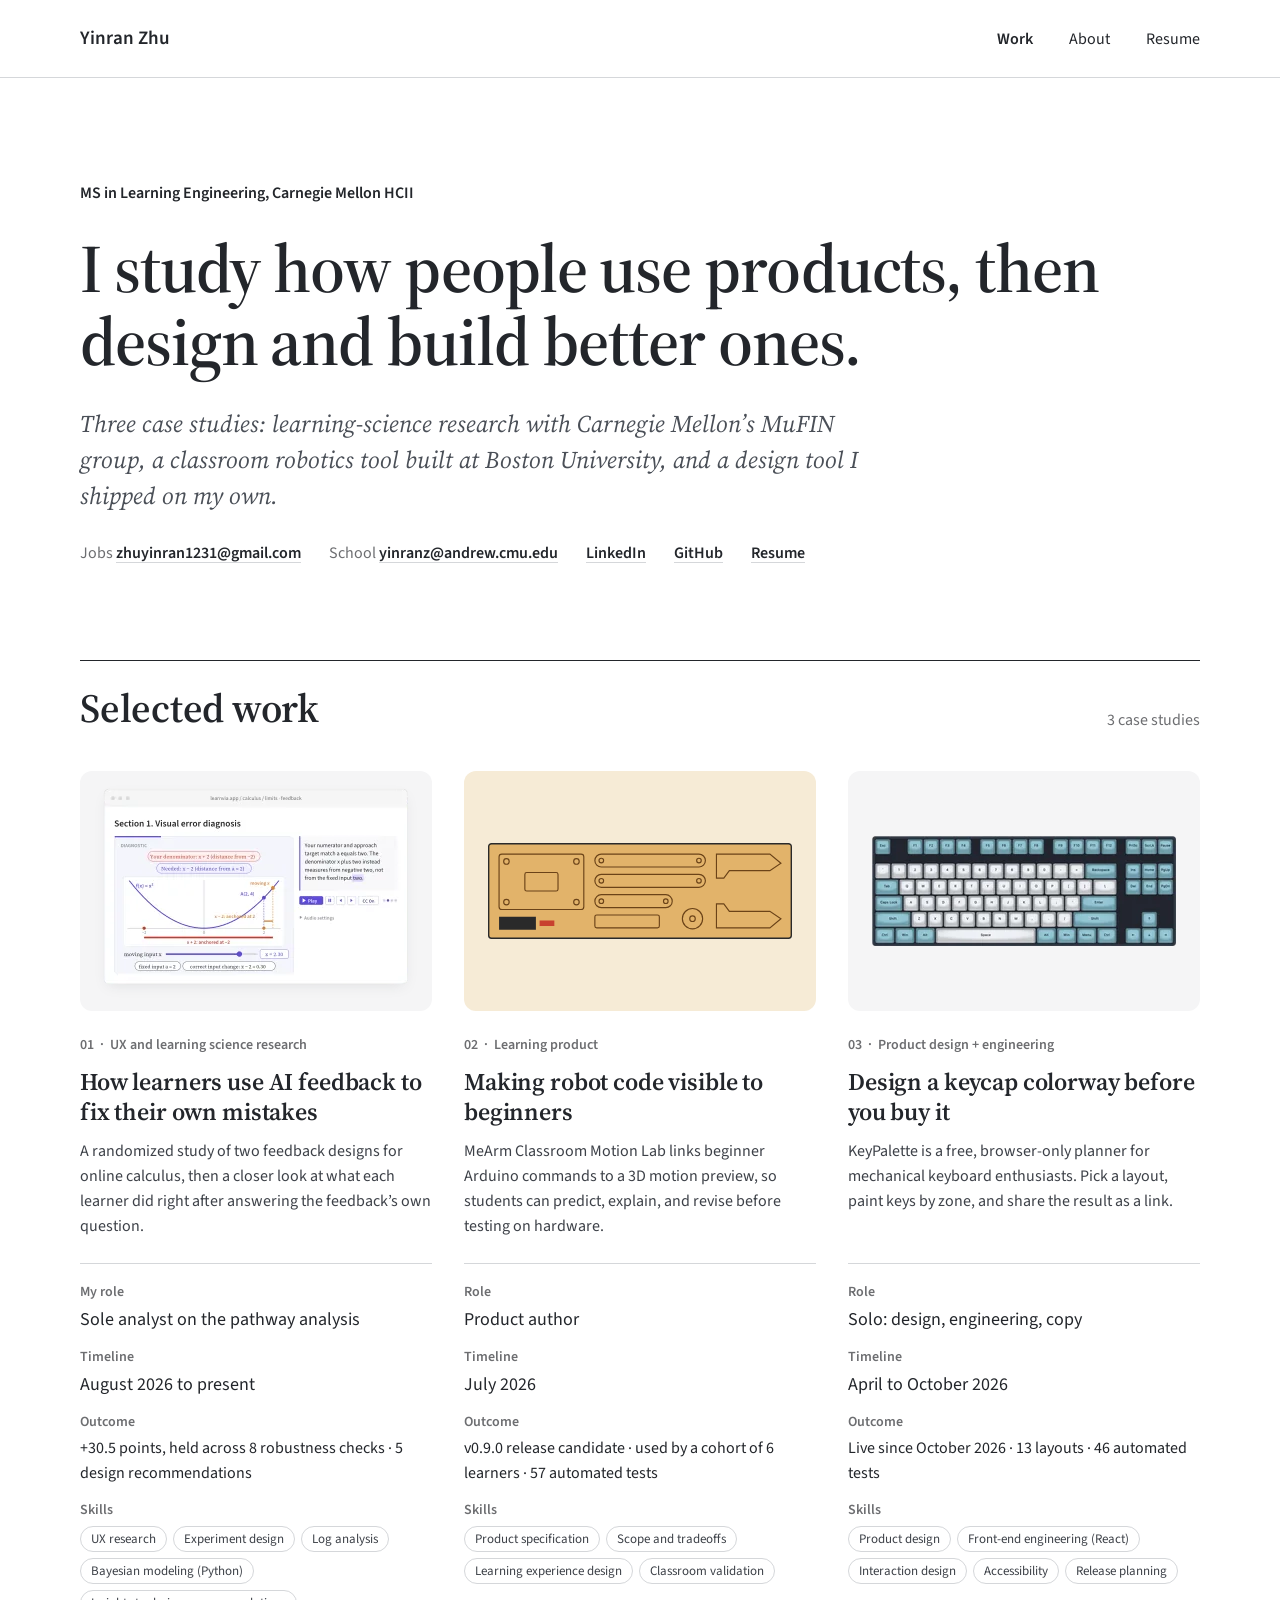
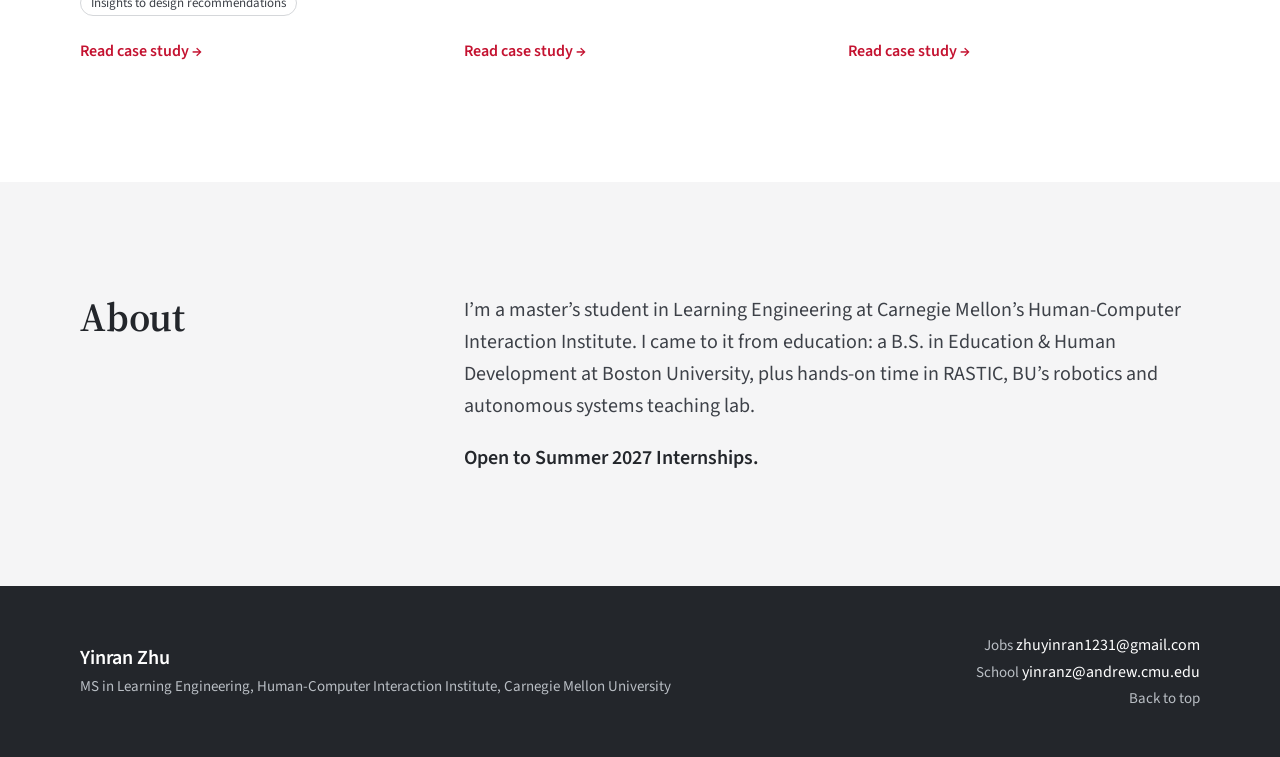
==== index.html @ 8d1f88de "Animation" ====
<!doctype html>
<html lang="en">
<head>
  <meta charset="utf-8">
  <meta name="viewport" content="width=device-width, initial-scale=1">
  <title>Yinran Zhu — Portfolio</title>
  <meta name="description" content="Three case studies: learning-science research with Carnegie Mellon’s MuFIN group, a classroom robotics tool built at Boston University, and a design tool I shipped on my own.">
  <link rel="canonical" href="https://friedfishzyr.github.io/">

  <!-- Link previews (Slack, LinkedIn, iMessage…) -->
  <meta property="og:type" content="website">
  <meta property="og:site_name" content="Yinran Zhu">
  <meta property="og:title" content="Yinran Zhu — Portfolio">
  <meta property="og:description" content="I study how people use products, then design and build better ones.">
  <meta property="og:url" content="https://friedfishzyr.github.io/">
  <meta property="og:image" content="https://friedfishzyr.github.io/assets/og/home.png">
  <meta property="og:image:width" content="1200">
  <meta property="og:image:height" content="630">
  <meta property="og:image:alt" content="Previews of three case studies: an AI feedback interface, a laser-cut robot arm sheet, and a keycap colorway on a keyboard.">
  <meta name="twitter:card" content="summary_large_image">

  <link rel="icon" href="/favicon.svg" type="image/svg+xml">
  <link rel="icon" href="/favicon-32.png" sizes="32x32" type="image/png">
  <link rel="apple-touch-icon" href="/apple-touch-icon.png">

  <link rel="preconnect" href="https://fonts.googleapis.com">
  <link rel="preconnect" href="https://fonts.gstatic.com" crossorigin>
  <link rel="stylesheet" href="https://fonts.googleapis.com/css2?family=Source+Sans+3:wght@400;600&family=Source+Serif+4:ital,opsz,wght@0,8..60,600;1,8..60,400&display=swap">
  <link rel="stylesheet" href="/css/base.css">
  <link rel="stylesheet" href="/css/home.css">
</head>
<body id="top">
  <a class="skip-link" href="#main">Skip to content</a>

  <header class="nav">
    <div class="wrap nav__bar">
      <a class="nav__name" href="/">Yinran Zhu</a>
      <nav aria-label="Main">
        <ul class="nav__links" role="list">
          <li><a href="#work" aria-current="page">Work</a></li>
          <li><a href="#about">About</a></li>
          <li><a href="https://drive.google.com/file/d/1gkcjEiH1-XC1gn6kAeQXWxprg3A8apSt/view?usp=sharing">Resume</a></li>
        </ul>
      </nav>
    </div>
  </header>

  <main id="main">
    <section class="intro wrap" aria-labelledby="intro-title">
      <p class="intro__kicker">MS in Learning Engineering, Carnegie Mellon HCII</p>
      <h1 id="intro-title" class="intro__title">I study how people use products, then design and build better ones.</h1>
      <p class="intro__lede">Three case studies: learning-science research with Carnegie Mellon’s MuFIN group, a classroom robotics tool built at Boston University, and a design tool I shipped on my own.</p>
      <ul class="contact" role="list" aria-label="Contact">
        <li><span class="contact__label">Jobs</span> <a href="mailto:zhuyinran1231@gmail.com">zhuyinran1231@gmail.com</a></li>
        <li><span class="contact__label">School</span> <a href="mailto:yinranz@andrew.cmu.edu">yinranz@andrew.cmu.edu</a></li>
        <li><a href="https://www.linkedin.com/in/yinranzhu">LinkedIn</a></li>
        <li><a href="https://github.com/FriedFishZYr">GitHub</a></li>
        <li><a href="https://drive.google.com/file/d/1gkcjEiH1-XC1gn6kAeQXWxprg3A8apSt/view?usp=sharing">Resume</a></li>
      </ul>
    </section>

    <section id="work" class="work wrap" aria-labelledby="work-title">
      <div class="work__head">
        <h2 id="work-title">Selected work</h2>
        <p class="work__count">3 case studies</p>
      </div>

      <ul class="cards" role="list">
        <!-- Card 01: MuFIN -->
        <li class="card">
          <div class="card__thumb">
            <img src="/assets/home/mufin-preview-324.webp"
                 srcset="/assets/home/mufin-preview-324.webp 1x, /assets/home/mufin-preview-648.webp 2x"
                 width="324" height="215"
                 alt="Feedback interface for a calculus limits problem: a graph shows the learner’s denominator anchored at −2 instead of 2, with audio narration controls.">
          </div>
          <div class="card__text">
            <p class="card__kicker pre">01  ·  UX and learning science research</p>
            <h3 class="card__title"><a href="/work/mufin/" class="card__link">How learners use AI feedback to fix their own mistakes</a></h3>
            <p class="card__desc">A randomized study of two feedback designs for online calculus, then a closer look at what each learner did right after answering the feedback’s own question.</p>
          </div>
          <dl class="card__meta">
            <div><dt>My role</dt><dd>Sole analyst on the pathway analysis</dd></div>
            <div><dt>Timeline</dt><dd>August 2026 to present</dd></div>
            <div><dt>Outcome</dt><dd class="card__outcome">+30.5 points, held across 8 robustness checks · 5 design recommendations</dd></div>
            <div><dt>Skills</dt><dd><ul class="tags" role="list"><li>UX research</li><li>Experiment design</li><li>Log analysis</li><li>Bayesian modeling (Python)</li><li>Insights to design recommendations</li></ul></dd></div>
          </dl>
          <p class="card__cta" aria-hidden="true">Read case study →</p>
        </li>

        <!-- Card 02: MeArm -->
        <li class="card">
          <div class="card__thumb card__thumb--kraft">
            <img src="/assets/home/mearm-cut-sheet.svg" width="304" height="96"
                 alt="Laser-cut sheet of robot arm parts: base plates, arm links and a servo horn.">
          </div>
          <div class="card__text">
            <p class="card__kicker pre">02  ·  Learning product</p>
            <h3 class="card__title"><a href="/work/mearm/" class="card__link">Making robot code visible to beginners</a></h3>
            <p class="card__desc">MeArm Classroom Motion Lab links beginner Arduino commands to a 3D motion preview, so students can predict, explain, and revise before testing on hardware.</p>
          </div>
          <dl class="card__meta">
            <div><dt>Role</dt><dd>Product author</dd></div>
            <div><dt>Timeline</dt><dd>July 2026</dd></div>
            <div><dt>Outcome</dt><dd class="card__outcome">v0.9.0 release candidate · used by a cohort of 6 learners · 57 automated tests</dd></div>
            <div><dt>Skills</dt><dd><ul class="tags" role="list"><li>Product specification</li><li>Scope and tradeoffs</li><li>Learning experience design</li><li>Classroom validation</li></ul></dd></div>
          </dl>
          <p class="card__cta" aria-hidden="true">Read case study →</p>
        </li>

        <!-- Card 03: KeyPalette -->
        <li class="card">
          <div class="card__thumb">
            <img class="card__board"
                 src="/assets/home/keypalette-board-304.webp"
                 srcset="/assets/home/keypalette-board-304.webp 1x, /assets/home/keypalette-board-608.webp 2x"
                 width="304" height="110"
                 alt="Tenkeyless keyboard painted in the Nord colorway: pale grey alphas with blue-grey modifiers.">
          </div>
          <div class="card__text">
            <p class="card__kicker pre">03  ·  Product design + engineering</p>
            <h3 class="card__title"><a href="/work/keypalette/" class="card__link">Design a keycap colorway before you buy it</a></h3>
            <p class="card__desc">KeyPalette is a free, browser-only planner for mechanical keyboard enthusiasts. Pick a layout, paint keys by zone, and share the result as a link.</p>
          </div>
          <dl class="card__meta">
            <div><dt>Role</dt><dd>Solo: design, engineering, copy</dd></div>
            <div><dt>Timeline</dt><dd>April to October 2026</dd></div>
            <div><dt>Outcome</dt><dd class="card__outcome">Live since October 2026 · 13 layouts · 46 automated tests</dd></div>
            <div><dt>Skills</dt><dd><ul class="tags" role="list"><li>Product design</li><li>Front-end engineering (React)</li><li>Interaction design</li><li>Accessibility</li><li>Release planning</li></ul></dd></div>
          </dl>
          <p class="card__cta" aria-hidden="true">Read case study →</p>
        </li>
      </ul>
    </section>

    <section id="about" class="about" aria-labelledby="about-title">
      <div class="wrap about__inner">
        <h2 id="about-title">About</h2>
        <div class="about__body">
          <p>I’m a master’s student in Learning Engineering at Carnegie Mellon’s Human-Computer Interaction Institute. I came to it from education: a B.S. in Education &amp; Human Development at Boston University, plus hands-on time in RASTIC, BU’s robotics and autonomous systems teaching lab.</p>
          <p class="about__open">Open to Summer 2027 Internships.</p>
        </div>
      </div>
    </section>
  </main>

  <footer class="footer">
    <div class="wrap footer__bar">
      <div class="footer__id">
        <p class="footer__name">Yinran Zhu</p>
        <p class="footer__sub">MS in Learning Engineering, Human-Computer Interaction Institute, Carnegie Mellon University</p>
      </div>
      <div class="footer__contact">
        <p class="footer__email"><span class="footer__label">Jobs</span> <a href="mailto:zhuyinran1231@gmail.com">zhuyinran1231@gmail.com</a></p>
        <p class="footer__email"><span class="footer__label">School</span> <a href="mailto:yinranz@andrew.cmu.edu">yinranz@andrew.cmu.edu</a></p>
        <a class="footer__top" href="#top">Back to top</a>
      </div>
    </div>
  </footer>
</body>
</html>
---- css/base.css ----
/* ==========================================================================
   base.css — shared by every page: reset, layout helpers, accessibility.
   Each page adds its own stylesheet (home.css, keypalette.css, …) for its
   fonts, colors and components, so case studies keep their own look.
   ========================================================================== */

/* ---------- Reset ---------- */
*,
*::before,
*::after {
  box-sizing: border-box;
}

html {
  -webkit-text-size-adjust: 100%;
  text-size-adjust: 100%;
}

body {
  margin: 0;
  min-height: 100vh;
  text-rendering: optimizeLegibility;
  -webkit-font-smoothing: antialiased;
  -moz-osx-font-smoothing: grayscale;
}

h1, h2, h3, h4, h5, h6,
p, figure, blockquote, dl, dd, ol, ul {
  margin: 0;
}

ol[role="list"],
ul[role="list"] {
  list-style: none;
  padding: 0;
}

img,
svg,
video {
  display: block;
  max-width: 100%;
  height: auto;
}

a {
  color: inherit;
  text-decoration: none;
}

button {
  font: inherit;
}

/* ---------- Layout helpers ---------- */

/* Centered content column. Each page sets --wrap-max (content width in the
   1440px Figma frame) and --gutter (minimum side margin on small screens). */
.wrap {
  --wrap-max: 1120px;
  --gutter: 24px;
  width: min(var(--wrap-max), 100% - 2 * var(--gutter));
  margin-inline: auto;
}

.visually-hidden {
  position: absolute !important;
  width: 1px;
  height: 1px;
  padding: 0;
  margin: -1px;
  overflow: hidden;
  clip: rect(0 0 0 0);
  white-space: nowrap;
  border: 0;
}

/* Keeps runs of spaces from the Figma copy, e.g. "Case study  ·  KeyPalette" */
.pre {
  white-space: pre-wrap;
}

/* ---------- Accessibility ---------- */

.skip-link {
  position: absolute;
  left: 16px;
  top: -100px;
  z-index: 100;
  padding: 10px 16px;
  background: #111;
  color: #fff;
  font: 600 15px/1.2 system-ui, sans-serif;
}

.skip-link:focus {
  top: 16px;
}

:focus-visible {
  outline: 3px solid var(--focus-ring, #1a5fd0);
  outline-offset: 3px;
}

/* ---------- Interaction ---------- */

/* Hover color changes ease in instead of snapping (zeroed below for
   reduced motion). */
a {
  transition:
    color 0.15s ease,
    background-color 0.15s ease,
    border-color 0.15s ease,
    text-decoration-color 0.15s ease;
}

@media (prefers-reduced-motion: no-preference) {
  html {
    scroll-behavior: smooth;
  }
}

@media (prefers-reduced-motion: reduce) {
  *,
  *::before,
  *::after {
    animation-duration: 0.01ms !important;
    animation-iteration-count: 1 !important;
    transition-duration: 0.01ms !important;
    scroll-behavior: auto !important;
  }
}
---- css/home.css ----
/* ==========================================================================
   home.css — Home page (Figma frame "Portfolio / Home — Desktop 1440").
   Values are taken from the 1440px Figma frame; the content column is
   1120px wide with 160px side margins.
   ========================================================================== */

:root {
  --ink: #23262b;
  --ink-2: #3d4148;
  --ink-3: #4a4f57;
  --muted: #6d6e71;
  --line: #d5d7da;
  --panel: #f5f5f6;
  --kraft: #f6ebd6;
  --accent: #c41230;
  --footer-muted: #b9bec4;
  --focus-ring: #c41230;
  --sans: "Source Sans 3", system-ui, -apple-system, "Segoe UI", sans-serif;
  --serif: "Source Serif 4", Georgia, "Times New Roman", serif;
}

body {
  background: #fff;
  color: var(--ink);
  font-family: var(--sans);
  font-size: 16px;
  line-height: 22px;
}

.wrap {
  --wrap-max: 1120px;
  --gutter: clamp(20px, 4vw, 48px);
}

/* ---------- Nav ---------- */
.nav {
  border-bottom: 1px solid var(--line);
  background: #fff;
}

.nav__bar {
  display: flex;
  align-items: center;
  justify-content: space-between;
  gap: 24px;
  padding-block: 26px;
}

.nav__name {
  font-weight: 600;
  font-size: 19px;
  line-height: 25px;
}

.nav__links {
  display: flex;
  gap: 36px;
  font-size: 16px;
  line-height: 22px;
}

.nav__links a[aria-current="page"] {
  font-weight: 600;
}

.nav__links a:hover,
.nav__name:hover {
  color: var(--accent);
}

/* ---------- Intro ---------- */
.intro {
  display: flex;
  flex-direction: column;
  gap: 28px;
  padding-block: 104px 96px;
}

.intro__kicker {
  font-weight: 600;
  font-size: 16px;
  line-height: 22px;
}

.intro__title {
  max-width: 1040px;
  font-family: var(--serif);
  font-weight: 600;
  font-size: 68px;
  line-height: 73px;
  letter-spacing: -0.016em;
}

.intro__lede {
  max-width: 820px;
  font-family: var(--serif);
  font-style: italic;
  font-weight: 400;
  font-size: 24px;
  line-height: 36px;
  color: var(--ink-3);
}

/* Contact row under the intro (added after the Figma design) */
.contact {
  display: flex;
  flex-wrap: wrap;
  align-items: center;
  gap: 8px 28px;
  margin: 0;
  font-weight: 600;
  font-size: 16px;
  line-height: 22px;
}

.contact a {
  text-decoration: underline;
  text-decoration-color: var(--line);
  text-decoration-thickness: 1px;
  text-underline-offset: 4px;
}

.contact__label {
  font-weight: 400;
  color: var(--muted);
}

.contact a:hover {
  color: var(--accent);
  text-decoration-color: currentColor;
}

/* ---------- Work ---------- */
.work {
  display: flex;
  flex-direction: column;
  gap: 40px;
  padding-bottom: 120px;
}

.work__head {
  display: flex;
  align-items: flex-end;
  justify-content: space-between;
  gap: 16px;
  padding-top: 24px;
  border-top: 1px solid var(--ink);
}

.work__head h2,
.about h2 {
  font-family: var(--serif);
  font-weight: 600;
  font-size: 40px;
  line-height: 46px;
  letter-spacing: -0.006em;
}

.work__count {
  color: var(--muted);
}

.cards {
  display: grid;
  grid-template-columns: repeat(3, minmax(0, 1fr));
  gap: 32px;
  margin: 0;
}

/* Each card spans 4 shared rows (thumbnail, text, details, link), so the
   rows line up across cards even when their text lengths differ. */
.card {
  position: relative;
  display: grid;
  grid-row: span 4;
  grid-template-rows: subgrid;
  row-gap: 24px;
  align-content: start;
}

.card__thumb {
  display: flex;
  align-items: center;
  justify-content: center;
  height: 240px;
  overflow: hidden;
  border-radius: 12px;
  background: var(--panel);
}

.card__thumb--kraft {
  background: var(--kraft);
}

.card__thumb img {
  width: auto;
  max-width: calc(100% - 24px);
  max-height: calc(100% - 24px);
}

/* MuFIN preview image includes 10px of shadow on each side */
.card__thumb img[src*="mufin-preview"] {
  max-width: calc(100% + 4px);
}

.card__board {
  border-radius: 3.28px;
}

.card__text {
  display: flex;
  flex-direction: column;
  gap: 12px;
}

.card__kicker {
  font-weight: 600;
  font-size: 14px;
  line-height: 20px;
  color: var(--muted);
}

.card__title {
  font-family: var(--serif);
  font-weight: 600;
  font-size: 24px;
  line-height: 30px;
  letter-spacing: -0.006em;
}

/* The title link covers the whole card, so the card is one click target */
.card__link::after {
  content: "";
  position: absolute;
  inset: 0;
  border-radius: 12px;
}

.card__link:focus-visible {
  outline: none;
}

.card__link:focus-visible::after {
  outline: 3px solid var(--focus-ring);
  outline-offset: 8px;
}

.card__desc {
  font-size: 16px;
  line-height: 25px;
  color: var(--ink-2);
}

.card__meta {
  display: flex;
  flex-direction: column;
  gap: 14px;
  padding-top: 18px;
  border-top: 1px solid var(--line);
}

.card__meta div {
  display: flex;
  flex-direction: column;
  gap: 4px;
}

.card__meta dt {
  font-weight: 600;
  font-size: 14px;
  line-height: 20px;
  color: var(--muted);
}

.card__meta dd {
  margin: 0;
  font-size: 18px;
  line-height: 27px;
}

/* Outcome row (added after the Figma design) */
.card__meta .card__outcome {
  font-size: 16px;
  line-height: 25px;
}

/* Skills tags (added after the Figma design): quiet outlined pills */
.tags {
  display: flex;
  flex-wrap: wrap;
  gap: 6px;
  margin: 2px 0 0;
}

.tags li {
  padding: 3px 10px;
  border: 1px solid var(--line);
  border-radius: 999px;
  background: #fff;
  font-size: 13px;
  line-height: 18px;
  color: var(--ink-2);
}

.card__cta {
  font-weight: 600;
  font-size: 16px;
  line-height: 22px;
  color: var(--accent);
}

/* Mouse hover and keyboard focus give the same feedback */
.card__cta {
  transition: transform 0.15s ease;
}

.card__thumb img {
  transition: transform 0.3s ease;
}

.card:focus-within .card__cta {
  transform: translateX(4px);
}

.card:focus-within .card__title {
  text-decoration: underline;
  text-decoration-thickness: 1px;
  text-underline-offset: 4px;
}

.card:focus-within .card__thumb img {
  transform: scale(1.025);
}

@media (hover: hover) {
  .card:hover .card__cta {
    transform: translateX(4px);
  }
  .card:hover .card__title {
    text-decoration: underline;
    text-decoration-thickness: 1px;
    text-underline-offset: 4px;
  }
  .card:hover .card__thumb img {
    transform: scale(1.025);
  }
}

/* ---------- About ---------- */
.about {
  padding-block: 112px;
  background: var(--panel);
}

.about__inner {
  display: flex;
  gap: 32px;
}

.about h2 {
  flex: 0 0 352px;
}

.about__body {
  display: flex;
  flex: 1;
  flex-direction: column;
  gap: 20px;
  font-size: 20px;
  line-height: 32px;
  color: var(--ink-2);
}

.about__open {
  font-weight: 600;
  color: var(--ink);
}

/* ---------- Footer ---------- */
.footer {
  padding-block: 48px;
  background: var(--ink);
  color: #fff;
}

.footer__bar {
  display: flex;
  align-items: center;
  justify-content: space-between;
  gap: 24px;
}

.footer__id {
  display: flex;
  flex-direction: column;
  gap: 4px;
}

.footer__name {
  font-weight: 600;
  font-size: 20px;
  line-height: 26px;
}

.footer__sub {
  font-size: 15px;
  line-height: 23px;
  color: var(--footer-muted);
}

.footer__contact {
  display: flex;
  flex-direction: column;
  align-items: flex-end;
  gap: 4px;
  flex-shrink: 0;
}

.footer__email {
  font-size: 16px;
  line-height: 22px;
}

.footer__label {
  font-size: 15px;
  color: var(--footer-muted);
}

.footer__top {
  font-size: 15px;
  line-height: 21px;
  color: var(--footer-muted);
}

.footer a:hover {
  text-decoration: underline;
  text-underline-offset: 3px;
}

.footer :focus-visible {
  outline-color: #fff;
}

/* ---------- 404 ---------- */
.notfound {
  display: flex;
  flex-direction: column;
  gap: 28px;
  padding-block: 104px 120px;
}

.notfound a {
  font-weight: 600;
  color: var(--accent);
}

/* ==========================================================================
   Responsive
   ========================================================================== */

@media (max-width: 1024px) {
  .intro {
    padding-block: 80px 72px;
  }
  .intro__title {
    font-size: 56px;
    line-height: 61px;
  }
  .cards {
    gap: 24px;
  }
  .card__thumb {
    height: 200px;
  }
  .about h2 {
    flex-basis: 240px;
  }
}

@media (max-width: 768px) {
  .intro {
    gap: 22px;
    padding-block: 56px 56px;
  }
  .intro__title {
    font-size: 44px;
    line-height: 49px;
  }
  .intro__lede {
    font-size: 21px;
    line-height: 32px;
  }
  .work {
    padding-bottom: 80px;
  }
  .work__head h2,
  .about h2 {
    font-size: 34px;
    line-height: 40px;
  }
  .cards {
    grid-template-columns: minmax(0, 1fr);
    gap: 56px;
  }
  .card__thumb {
    height: 240px;
  }
  .about {
    padding-block: 72px;
  }
  .about__inner {
    flex-direction: column;
    gap: 20px;
  }
  .about h2 {
    flex-basis: auto;
  }
  .about__body {
    font-size: 18px;
    line-height: 29px;
  }
  .footer__bar {
    flex-direction: column;
    align-items: flex-start;
    gap: 20px;
  }
  .footer__contact {
    align-items: flex-start;
  }
}

@media (max-width: 480px) {
  .nav__bar {
    padding-block: 20px;
  }
  .nav__links {
    gap: 20px;
  }
  .intro {
    padding-block: 44px 48px;
  }
  .intro__title {
    font-size: 36px;
    line-height: 41px;
    letter-spacing: -0.012em;
  }
  .intro__lede {
    font-size: 19px;
    line-height: 29px;
  }
  .work {
    gap: 32px;
  }
  .work__head h2,
  .about h2 {
    font-size: 30px;
    line-height: 36px;
  }
  .card__thumb {
    height: 210px;
  }
}
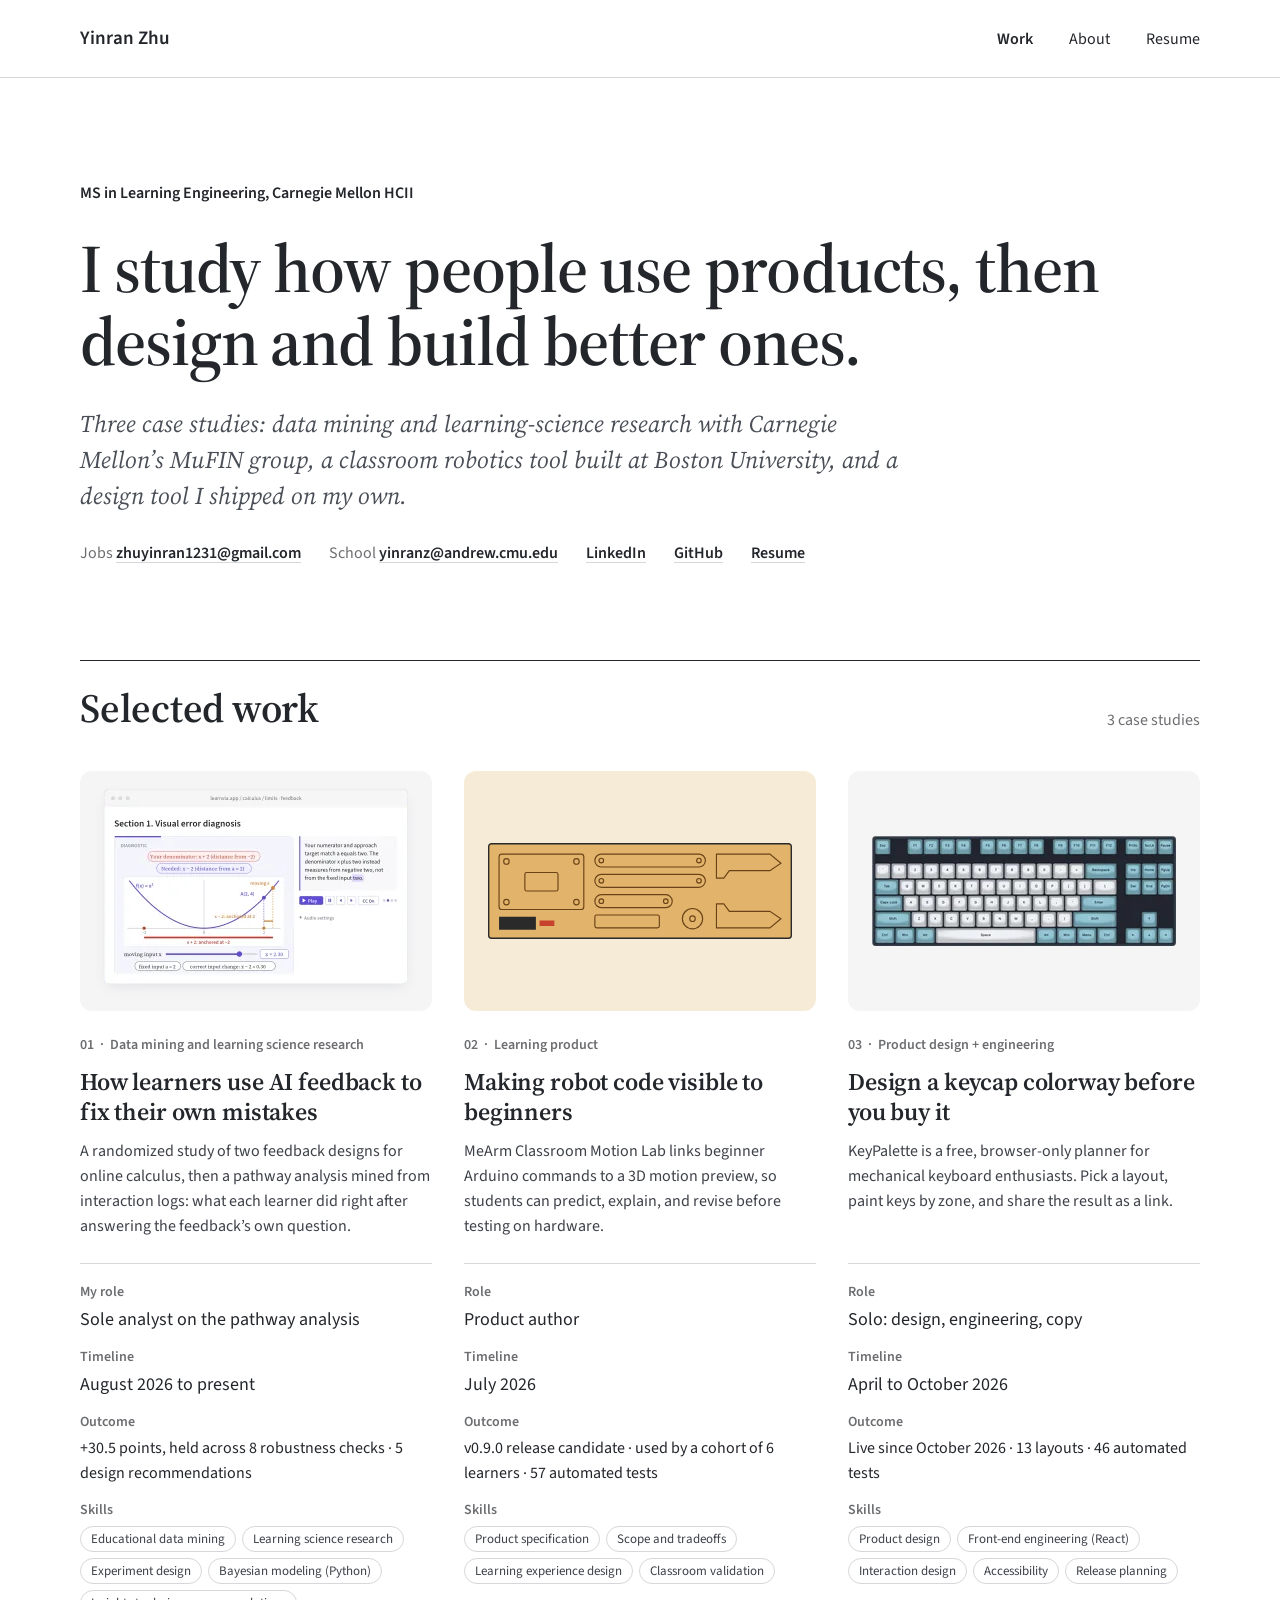
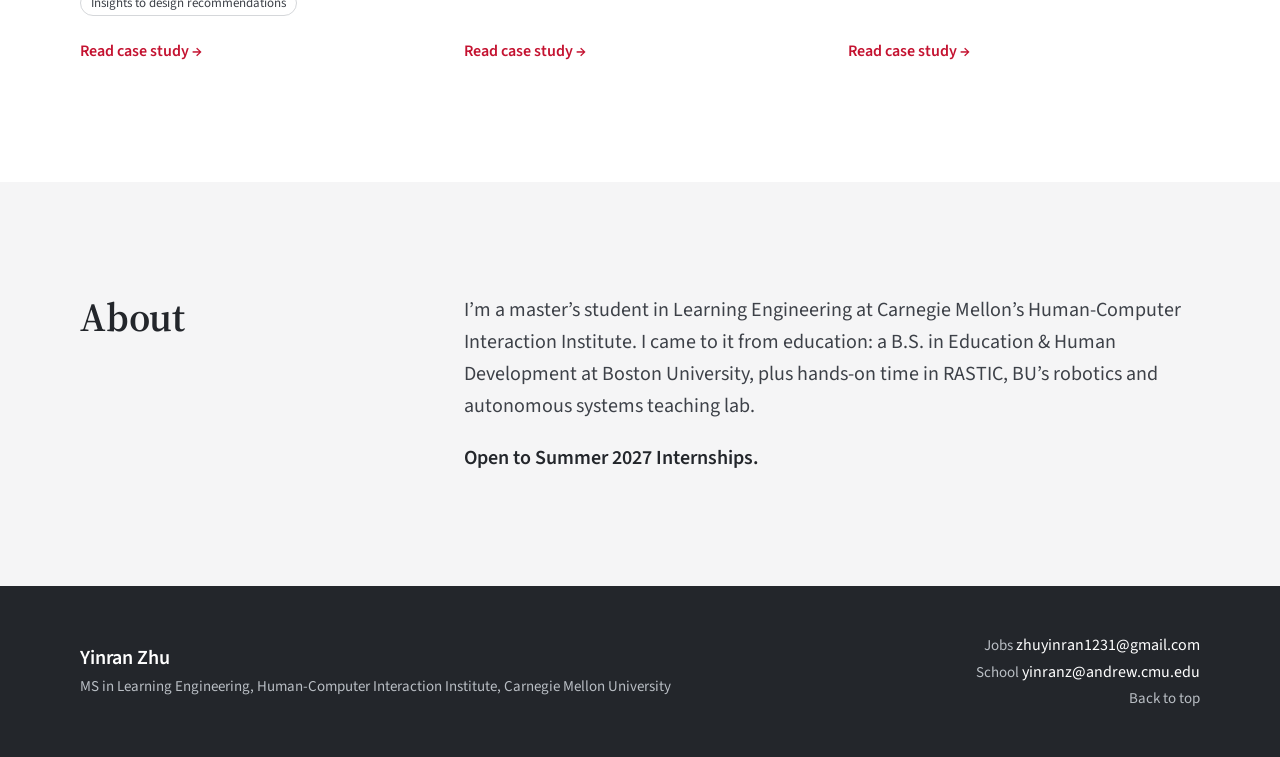
==== commit 4b77a40c: "skills" ====
--- a/index.html
+++ b/index.html
@@ -4,7 +4,7 @@
   <meta charset="utf-8">
   <meta name="viewport" content="width=device-width, initial-scale=1">
   <title>Yinran Zhu — Portfolio</title>
-  <meta name="description" content="Three case studies: learning-science research with Carnegie Mellon’s MuFIN group, a classroom robotics tool built at Boston University, and a design tool I shipped on my own.">
+  <meta name="description" content="Three case studies: data mining and learning-science research with Carnegie Mellon’s MuFIN group, a classroom robotics tool built at Boston University, and a design tool I shipped on my own.">
   <link rel="canonical" href="https://friedfishzyr.github.io/">
 
   <!-- Link previews (Slack, LinkedIn, iMessage…) -->
@@ -49,7 +49,7 @@
     <section class="intro wrap" aria-labelledby="intro-title">
       <p class="intro__kicker">MS in Learning Engineering, Carnegie Mellon HCII</p>
       <h1 id="intro-title" class="intro__title">I study how people use products, then design and build better ones.</h1>
-      <p class="intro__lede">Three case studies: learning-science research with Carnegie Mellon’s MuFIN group, a classroom robotics tool built at Boston University, and a design tool I shipped on my own.</p>
+      <p class="intro__lede">Three case studies: data mining and learning-science research with Carnegie Mellon’s MuFIN group, a classroom robotics tool built at Boston University, and a design tool I shipped on my own.</p>
       <ul class="contact" role="list" aria-label="Contact">
         <li><span class="contact__label">Jobs</span> <a href="mailto:zhuyinran1231@gmail.com">zhuyinran1231@gmail.com</a></li>
         <li><span class="contact__label">School</span> <a href="mailto:yinranz@andrew.cmu.edu">yinranz@andrew.cmu.edu</a></li>
@@ -75,15 +75,15 @@
                  alt="Feedback interface for a calculus limits problem: a graph shows the learner’s denominator anchored at −2 instead of 2, with audio narration controls.">
           </div>
           <div class="card__text">
-            <p class="card__kicker pre">01  ·  UX and learning science research</p>
+            <p class="card__kicker pre">01  ·  Data mining and learning science research</p>
             <h3 class="card__title"><a href="/work/mufin/" class="card__link">How learners use AI feedback to fix their own mistakes</a></h3>
-            <p class="card__desc">A randomized study of two feedback designs for online calculus, then a closer look at what each learner did right after answering the feedback’s own question.</p>
+            <p class="card__desc">A randomized study of two feedback designs for online calculus, then a pathway analysis mined from interaction logs: what each learner did right after answering the feedback’s own question.</p>
           </div>
           <dl class="card__meta">
             <div><dt>My role</dt><dd>Sole analyst on the pathway analysis</dd></div>
             <div><dt>Timeline</dt><dd>August 2026 to present</dd></div>
             <div><dt>Outcome</dt><dd class="card__outcome">+30.5 points, held across 8 robustness checks · 5 design recommendations</dd></div>
-            <div><dt>Skills</dt><dd><ul class="tags" role="list"><li>UX research</li><li>Experiment design</li><li>Log analysis</li><li>Bayesian modeling (Python)</li><li>Insights to design recommendations</li></ul></dd></div>
+            <div><dt>Skills</dt><dd><ul class="tags" role="list"><li>Educational data mining</li><li>Learning science research</li><li>Experiment design</li><li>Bayesian modeling (Python)</li><li>Insights to design recommendations</li></ul></dd></div>
           </dl>
           <p class="card__cta" aria-hidden="true">Read case study →</p>
         </li>
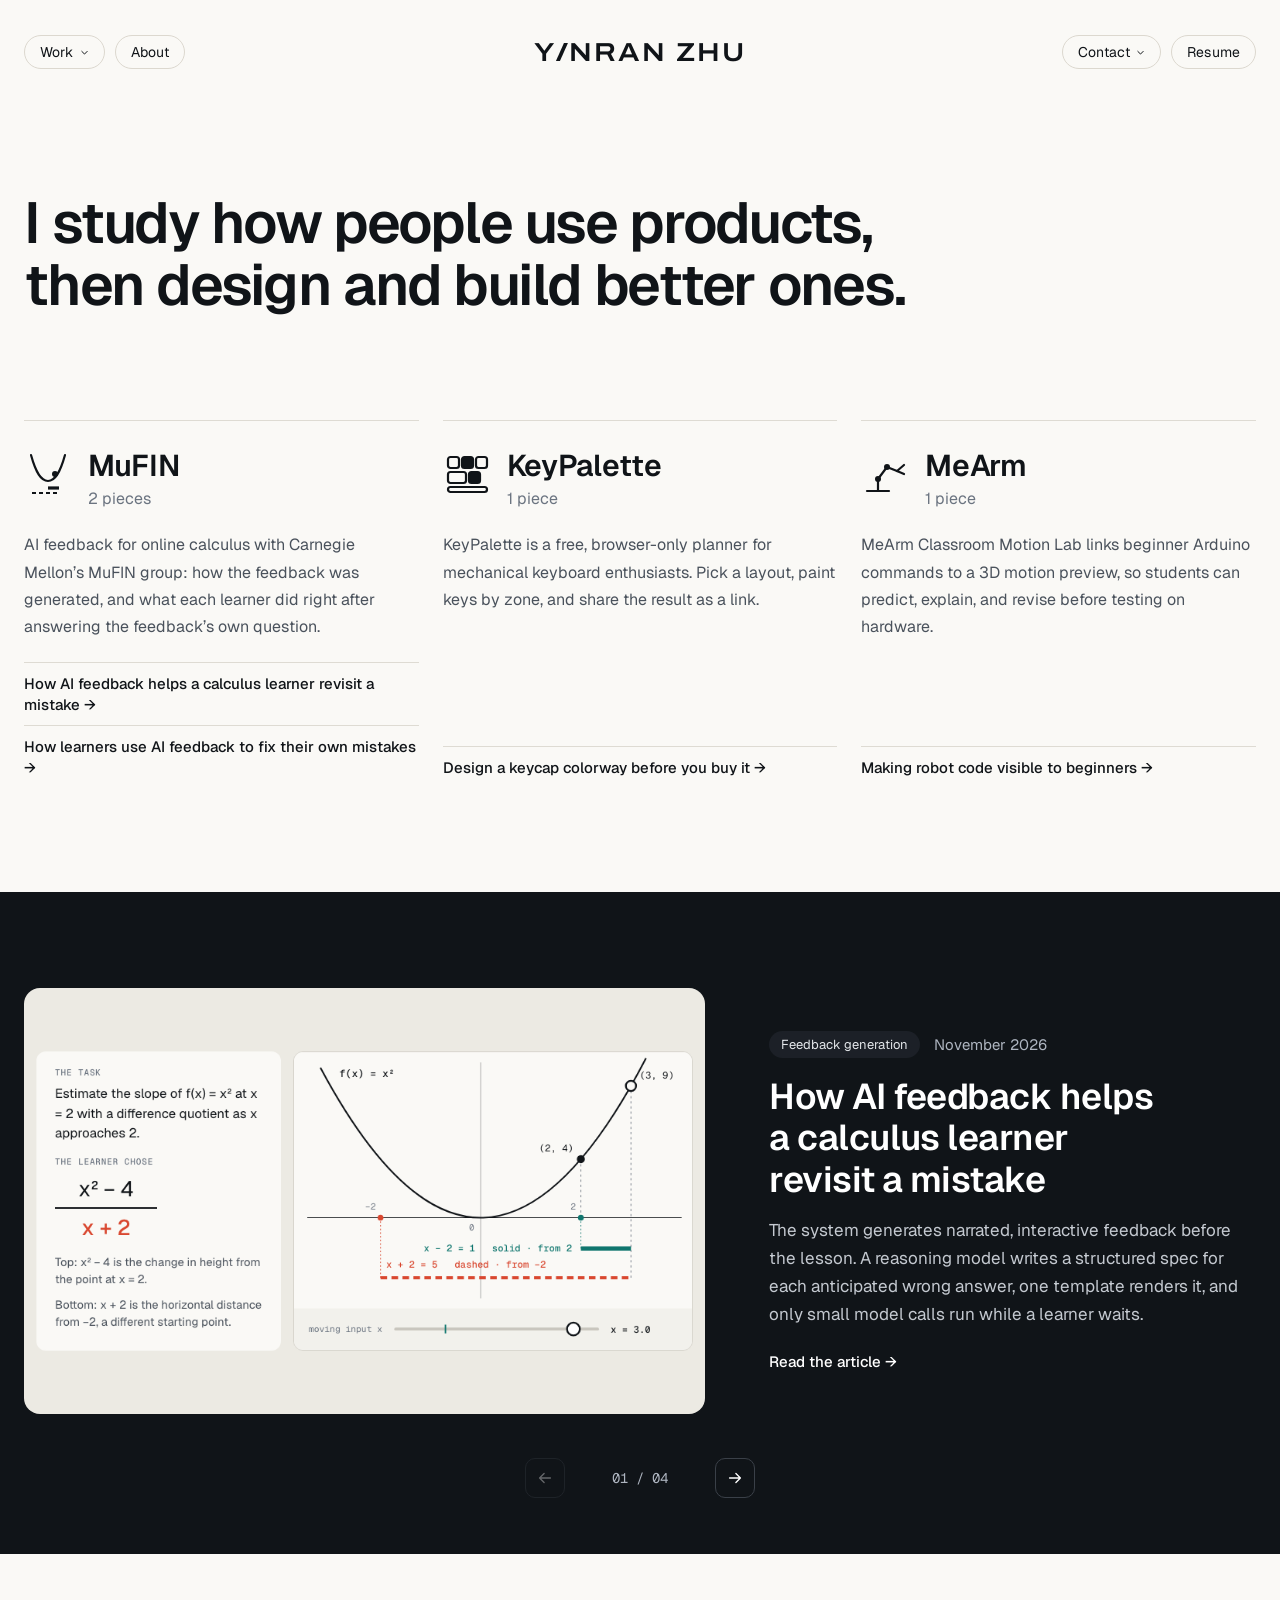
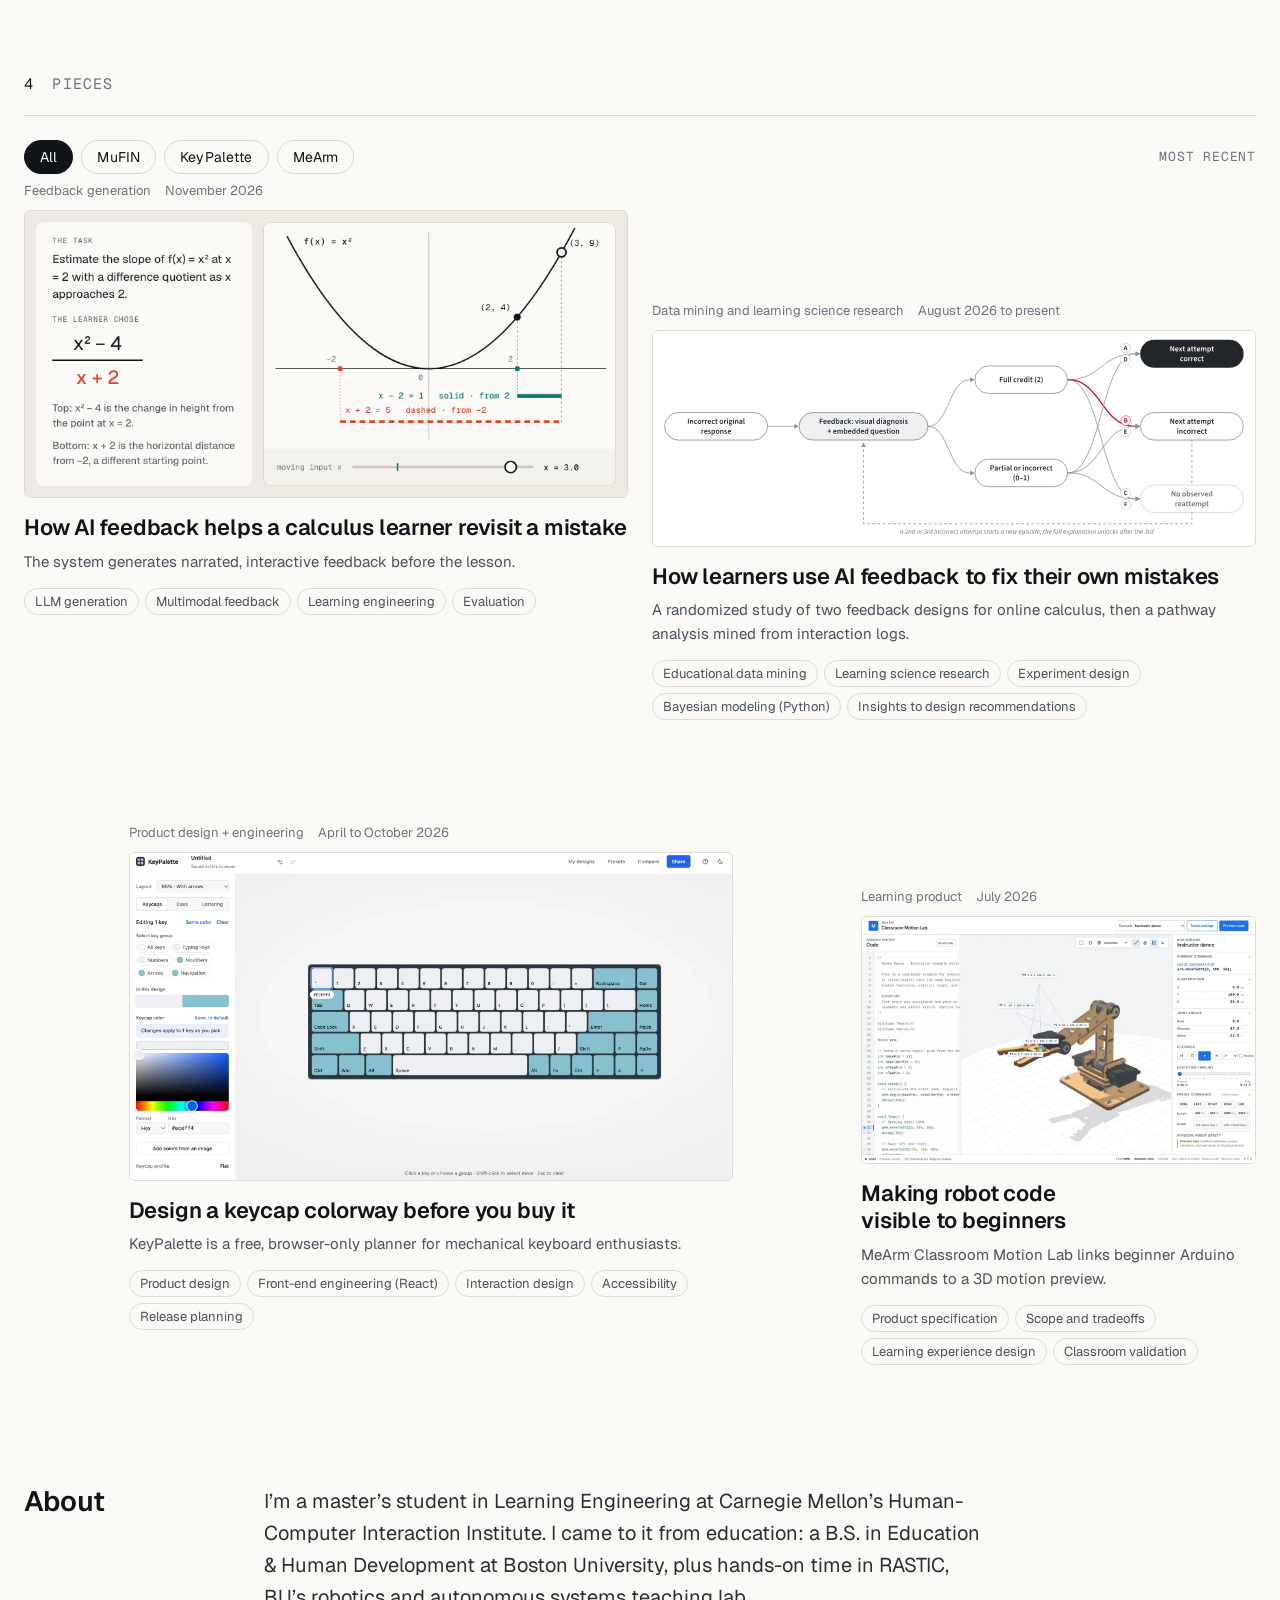
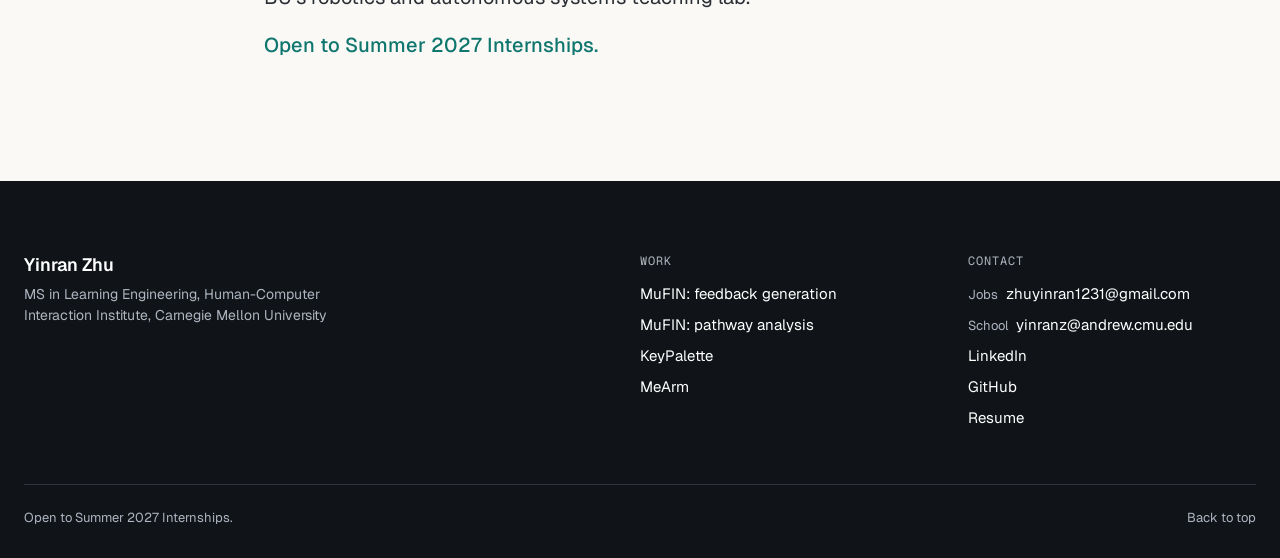
==== commit 34f77313: "Redesign home page in a research-index layout Y/NRAN ZHU wordmark that collapses to a Y/Z mark on sc" ====
--- a/index.html
+++ b/index.html
@@ -4,7 +4,7 @@
   <meta charset="utf-8">
   <meta name="viewport" content="width=device-width, initial-scale=1">
   <title>Yinran Zhu — Portfolio</title>
-  <meta name="description" content="Three case studies: data mining and learning-science research with Carnegie Mellon’s MuFIN group, a classroom robotics tool built at Boston University, and a design tool I shipped on my own.">
+  <meta name="description" content="I study how people use products, then design and build better ones. Learning-science research and AI feedback with Carnegie Mellon’s MuFIN group, a classroom robotics tool, and a design tool I shipped on my own.">
   <link rel="canonical" href="https://friedfishzyr.github.io/">
 
   <!-- Link previews (Slack, LinkedIn, iMessage…) -->
@@ -16,7 +16,7 @@
   <meta property="og:image" content="https://friedfishzyr.github.io/assets/og/home.png">
   <meta property="og:image:width" content="1200">
   <meta property="og:image:height" content="630">
-  <meta property="og:image:alt" content="Previews of three case studies: an AI feedback interface, a laser-cut robot arm sheet, and a keycap colorway on a keyboard.">
+  <meta property="og:image:alt" content="Yinran Zhu: I study how people use products, then design and build better ones. Projects: MuFIN (2 pieces), KeyPalette (1 piece) and MeArm (1 piece).">
   <meta name="twitter:card" content="summary_large_image">
 
   <link rel="icon" href="/favicon.svg" type="image/svg+xml">
@@ -25,136 +25,322 @@
 
   <link rel="preconnect" href="https://fonts.googleapis.com">
   <link rel="preconnect" href="https://fonts.gstatic.com" crossorigin>
-  <link rel="stylesheet" href="https://fonts.googleapis.com/css2?family=Source+Sans+3:wght@400;600&family=Source+Serif+4:ital,opsz,wght@0,8..60,600;1,8..60,400&display=swap">
+  <link rel="stylesheet" href="https://fonts.googleapis.com/css2?family=Geist:wght@400;500;600&family=Geist+Mono:wght@400;500&family=Archivo:wdth,wght@115,600&display=swap">
   <link rel="stylesheet" href="/css/base.css">
   <link rel="stylesheet" href="/css/home.css">
+  <script>document.documentElement.classList.add("js");</script>
+  <script src="/js/home.js" defer></script>
 </head>
 <body id="top">
   <a class="skip-link" href="#main">Skip to content</a>
 
-  <header class="nav">
-    <div class="wrap nav__bar">
-      <a class="nav__name" href="/">Yinran Zhu</a>
-      <nav aria-label="Main">
-        <ul class="nav__links" role="list">
-          <li><a href="#work" aria-current="page">Work</a></li>
-          <li><a href="#about">About</a></li>
+  <!-- ===== Header =====
+       Full name at the top of the page; once you scroll, the bar turns dark
+       and the name collapses to the YZ monogram (js/home.js). -->
+  <span class="hdr-sentinel" aria-hidden="true" data-hdr-sentinel></span>
+  <header class="hdr" data-hdr>
+    <div class="hdr__bar">
+      <a class="brand" href="/" aria-label="Yinran Zhu, home">
+        <span class="brand__word" aria-hidden="true"><span class="brand__k">Y</span><span class="brand__k brand__slash"></span><span class="brand__c">NRAN</span><span class="brand__c brand__gap"> </span><span class="brand__k">Z</span><span class="brand__c">HU</span></span>
+      </a>
+
+      <div class="hdr__links" id="hdr-links" data-hdr-links>
+        <nav class="hdr__nav hdr__nav--main" aria-label="Main">
+          <ul role="list">
+            <li class="dd">
+              <a class="pill" href="#work" data-dd="dd-work">Work<svg class="pill__chev" viewBox="0 0 10 10" aria-hidden="true" focusable="false"><path d="M2 3.75L5 6.75l3-3"/></svg></a>
+              <div class="dd__panel" id="dd-work" hidden>
+                <ul role="list">
+                  <li><a href="/work/mufin-generation/"><span class="dd__k">MuFIN</span>How AI feedback helps a calculus learner revisit a mistake</a></li>
+                  <li><a href="/work/mufin/"><span class="dd__k">MuFIN</span>How learners use AI feedback to fix their own mistakes</a></li>
+                  <li><a href="/work/keypalette/"><span class="dd__k">KeyPalette</span>Design a keycap colorway before you buy it</a></li>
+                  <li><a href="/work/mearm/"><span class="dd__k">MeArm</span>Making robot code visible to beginners</a></li>
+                  <li class="dd__all"><a href="#work">All work</a></li>
+                </ul>
+              </div>
+            </li>
+            <li><a class="pill" href="#about">About</a></li>
+          </ul>
+        </nav>
+        <nav class="hdr__nav hdr__nav--aside" aria-label="Contact and résumé">
+          <ul role="list">
+            <li class="dd">
+              <a class="pill" href="#contact" data-dd="dd-contact">Contact<svg class="pill__chev" viewBox="0 0 10 10" aria-hidden="true" focusable="false"><path d="M2 3.75L5 6.75l3-3"/></svg></a>
+              <div class="dd__panel dd__panel--end" id="dd-contact" hidden>
+                <ul role="list">
+                  <li><a href="mailto:zhuyinran1231@gmail.com"><span class="dd__k">Jobs</span>zhuyinran1231@gmail.com</a></li>
+                  <li><a href="mailto:yinranz@andrew.cmu.edu"><span class="dd__k">School</span>yinranz@andrew.cmu.edu</a></li>
+                  <li><a href="https://www.linkedin.com/in/yinranzhu">LinkedIn</a></li>
+                  <li><a href="https://github.com/FriedFishZYr">GitHub</a></li>
+                </ul>
+              </div>
+            </li>
+            <li><a class="pill" href="https://drive.google.com/file/d/1gkcjEiH1-XC1gn6kAeQXWxprg3A8apSt/view?usp=sharing">Resume</a></li>
+          </ul>
+        </nav>
+      </div>
+
+      <button class="hdr__toggle" type="button" aria-expanded="false" aria-controls="hdr-links" data-hdr-toggle hidden>
+        <span class="visually-hidden">Menu</span>
+        <svg viewBox="0 0 20 20" aria-hidden="true" focusable="false"><path d="M4 6h12M4 10h12M4 14h8"/></svg>
+      </button>
+    </div>
+  </header>
+
+  <main id="main">
+
+    <!-- ===== Statement ===== -->
+    <section class="statement wrap" aria-labelledby="statement-title">
+      <h1 class="statement__title" id="statement-title">I study how people use products, then design and build better ones.</h1>
+    </section>
+
+    <!-- ===== Projects row ===== -->
+    <section class="projects" aria-labelledby="projects-title" data-carousel>
+      <h2 class="visually-hidden" id="projects-title">Projects</h2>
+      <div class="projects__viewport wrap">
+        <ul class="projects__track" role="list" data-track>
+          <li class="proj" data-slide>
+            <div class="proj__head">
+              <svg class="proj__icon" viewBox="0 0 48 48" aria-hidden="true" focusable="false">
+                <path d="M7 6c5 18 10 26 17 26S36 24 41 6" fill="none" stroke="currentColor" stroke-width="2.2" stroke-linecap="round"/>
+                <circle cx="31" cy="25" r="3" fill="currentColor"/>
+                <path d="M24 39h11" stroke="currentColor" stroke-width="3.2"/>
+                <path d="M8 44h27" stroke="currentColor" stroke-width="2.2" stroke-dasharray="4 3"/>
+              </svg>
+              <div>
+                <h3 class="proj__name">MuFIN</h3>
+                <p class="proj__count">2 pieces</p>
+              </div>
+            </div>
+            <p class="proj__desc">AI feedback for online calculus with Carnegie Mellon’s MuFIN group: how the feedback was generated, and what each learner did right after answering the feedback’s own question.</p>
+            <ul class="proj__links" role="list">
+              <li><a href="/work/mufin-generation/">How AI feedback helps a calculus learner revisit a mistake <span aria-hidden="true">→</span></a></li>
+              <li><a href="/work/mufin/">How learners use AI feedback to fix their own mistakes <span aria-hidden="true">→</span></a></li>
+            </ul>
+          </li>
+          <li class="proj" data-slide>
+            <div class="proj__head">
+              <svg class="proj__icon" viewBox="0 0 48 48" aria-hidden="true" focusable="false">
+                <rect x="5" y="8" width="11" height="11" rx="2.5" fill="none" stroke="currentColor" stroke-width="2.2"/>
+                <rect x="19" y="8" width="11" height="11" rx="2.5" fill="currentColor" stroke="currentColor" stroke-width="2.2"/>
+                <rect x="33" y="8" width="11" height="11" rx="2.5" fill="none" stroke="currentColor" stroke-width="2.2"/>
+                <rect x="5" y="23" width="18" height="11" rx="2.5" fill="none" stroke="currentColor" stroke-width="2.2"/>
+                <rect x="26" y="23" width="11" height="11" rx="2.5" fill="currentColor" stroke="currentColor" stroke-width="2.2"/>
+                <rect x="5" y="38" width="39" height="5" rx="2.5" fill="none" stroke="currentColor" stroke-width="2.2"/>
+              </svg>
+              <div>
+                <h3 class="proj__name">KeyPalette</h3>
+                <p class="proj__count">1 piece</p>
+              </div>
+            </div>
+            <p class="proj__desc">KeyPalette is a free, browser-only planner for mechanical keyboard enthusiasts. Pick a layout, paint keys by zone, and share the result as a link.</p>
+            <ul class="proj__links" role="list">
+              <li><a href="/work/keypalette/">Design a keycap colorway before you buy it <span aria-hidden="true">→</span></a></li>
+            </ul>
+          </li>
+          <li class="proj" data-slide>
+            <div class="proj__head">
+              <svg class="proj__icon" viewBox="0 0 48 48" aria-hidden="true" focusable="false">
+                <path d="M6 42h22" stroke="currentColor" stroke-width="2.2" stroke-linecap="round"/>
+                <path d="M17 42V30l9-12 10 4" fill="none" stroke="currentColor" stroke-width="2.2" stroke-linejoin="round" stroke-linecap="round"/>
+                <circle cx="17" cy="30" r="3" fill="currentColor"/>
+                <circle cx="26" cy="18" r="3" fill="currentColor"/>
+                <path d="M36 22l7-6M36 22l7 3" stroke="currentColor" stroke-width="2.2" stroke-linecap="round"/>
+              </svg>
+              <div>
+                <h3 class="proj__name">MeArm</h3>
+                <p class="proj__count">1 piece</p>
+              </div>
+            </div>
+            <p class="proj__desc">MeArm Classroom Motion Lab links beginner Arduino commands to a 3D motion preview, so students can predict, explain, and revise before testing on hardware.</p>
+            <ul class="proj__links" role="list">
+              <li><a href="/work/mearm/">Making robot code visible to beginners <span aria-hidden="true">→</span></a></li>
+            </ul>
+          </li>
+        </ul>
+      </div>
+      <div class="pager pager--light wrap" data-pager hidden>
+        <button class="pager__btn" type="button" data-prev aria-label="Previous project"><svg viewBox="0 0 20 20" aria-hidden="true" focusable="false"><path d="M16 10H4M9 5l-5 5 5 5"/></svg></button>
+        <p class="pager__count" aria-live="polite"><span data-count>01</span> / <span data-total>03</span></p>
+        <button class="pager__btn" type="button" data-next aria-label="Next project"><svg viewBox="0 0 20 20" aria-hidden="true" focusable="false"><path d="M4 10h12M11 5l5 5-5 5"/></svg></button>
+      </div>
+    </section>
+
+    <!-- ===== Featured band ===== -->
+    <section class="featured" aria-labelledby="featured-title" data-carousel>
+      <h2 class="visually-hidden" id="featured-title">Featured</h2>
+      <div class="featured__viewport wrap">
+        <ul class="featured__track" role="list" data-track>
+          <li class="feat" data-slide>
+            <div class="feat__media feat__media--mat">
+              <img src="/assets/home/mufin-generation-figure-880.png"
+                   srcset="/assets/home/mufin-generation-figure-880.png 1x, /assets/home/mufin-generation-figure-1760.png 2x"
+                   width="880" height="418" loading="lazy" decoding="async"
+                   alt="The featured error: a learner chose (x² − 4) / (x + 2). A graph of f(x) = x² shows a solid teal bar measuring distance from 2 and a dashed red bar measuring distance from −2.">
+            </div>
+            <div class="feat__text">
+              <p class="feat__meta"><span class="feat__tag">Feedback generation</span><span>November 2026</span></p>
+              <h3 class="feat__title"><a href="/work/mufin-generation/">How AI feedback helps a calculus learner revisit a mistake</a></h3>
+              <p class="feat__desc">The system generates narrated, interactive feedback before the lesson. A reasoning model writes a structured spec for each anticipated wrong answer, one template renders it, and only small model calls run while a learner waits.</p>
+              <p class="feat__cta" aria-hidden="true">Read the article →</p>
+            </div>
+          </li>
+          <li class="feat" data-slide>
+            <div class="feat__media">
+              <img src="/assets/home/episode-pathways-card.svg" width="1164" height="415" loading="lazy" decoding="async"
+                   alt="Episode pathways: an incorrect original response leads to feedback (visual diagnosis and embedded question), then to a last embedded score of full credit or partial/incorrect, then to the next attempt on the same problem: correct, incorrect, or no observed reattempt. Six paths are labeled A to F; path B, full credit then incorrect, is highlighted.">
+            </div>
+            <div class="feat__text">
+              <p class="feat__meta"><span class="feat__tag">Data mining and learning science research</span><span>August 2026 to present</span></p>
+              <h3 class="feat__title"><a href="/work/mufin/">How learners use AI feedback to fix their own mistakes</a></h3>
+              <p class="feat__desc">A randomized study of two feedback designs for online calculus, then a pathway analysis mined from interaction logs: what each learner did right after answering the feedback’s own question.</p>
+              <p class="feat__cta" aria-hidden="true">Read case study →</p>
+            </div>
+          </li>
+          <li class="feat" data-slide>
+            <div class="feat__media">
+              <img src="/assets/home/keypalette-editor-65.webp"
+                   width="1990" height="1079" loading="lazy" decoding="async"
+                   alt="KeyPalette editor with the 65% layout with arrows: pale grey typing keys, light blue modifiers, arrow and navigation keys, and the keycap color panel on the left.">
+            </div>
+            <div class="feat__text">
+              <p class="feat__meta"><span class="feat__tag">Product design + engineering</span><span>April to October 2026</span></p>
+              <h3 class="feat__title"><a href="/work/keypalette/">Design a keycap colorway before you buy it</a></h3>
+              <p class="feat__desc">KeyPalette is a free, browser-only planner for mechanical keyboard enthusiasts. Pick a layout, paint keys by zone, and share the result as a link.</p>
+              <p class="feat__cta" aria-hidden="true">Read case study →</p>
+            </div>
+          </li>
+          <li class="feat" data-slide>
+            <div class="feat__media">
+              <img src="/assets/mearm/mearm-01-workspace-1200.webp"
+                   srcset="/assets/mearm/mearm-01-workspace-1200.webp 1200w, /assets/mearm/mearm-01-workspace-2400.webp 2400w"
+                   sizes="(max-width: 820px) 100vw, 680px"
+                   width="1200" height="750" loading="lazy" decoding="async"
+                   alt="MeArm Classroom Motion Lab workspace: an Arduino sketch on the left, a 3D preview of the robot arm in the middle, and an inspector with coordinates on the right.">
+            </div>
+            <div class="feat__text">
+              <p class="feat__meta"><span class="feat__tag">Learning product</span><span>July 2026</span></p>
+              <h3 class="feat__title"><a href="/work/mearm/">Making robot code visible to beginners</a></h3>
+              <p class="feat__desc">MeArm Classroom Motion Lab links beginner Arduino commands to a 3D motion preview, so students can predict, explain, and revise before testing on hardware.</p>
+              <p class="feat__cta" aria-hidden="true">Read case study →</p>
+            </div>
+          </li>
+        </ul>
+      </div>
+      <div class="pager pager--dark wrap" data-pager hidden>
+        <button class="pager__btn" type="button" data-prev aria-label="Previous featured piece"><svg viewBox="0 0 20 20" aria-hidden="true" focusable="false"><path d="M16 10H4M9 5l-5 5 5 5"/></svg></button>
+        <p class="pager__count" aria-live="polite"><span data-count>01</span> / <span data-total>04</span></p>
+        <button class="pager__btn" type="button" data-next aria-label="Next featured piece"><svg viewBox="0 0 20 20" aria-hidden="true" focusable="false"><path d="M4 10h12M11 5l5 5-5 5"/></svg></button>
+      </div>
+    </section>
+
+    <!-- ===== All work ===== -->
+    <section class="work wrap" id="work" aria-labelledby="work-title">
+      <h2 class="visually-hidden" id="work-title">All work</h2>
+      <p class="work__count"><span data-work-count>4</span> <span class="work__count-label" data-work-label>pieces</span></p>
+      <div class="work__bar" data-filters hidden>
+        <div class="filters" role="group" aria-label="Filter by project">
+          <button class="pill pill--filter" type="button" aria-pressed="true" data-filter="all">All</button>
+          <button class="pill pill--filter" type="button" aria-pressed="false" data-filter="mufin">MuFIN</button>
+          <button class="pill pill--filter" type="button" aria-pressed="false" data-filter="keypalette">KeyPalette</button>
+          <button class="pill pill--filter" type="button" aria-pressed="false" data-filter="mearm">MeArm</button>
+        </div>
+        <p class="work__sort">Most recent</p>
+      </div>
+
+      <!-- Canvas: each piece is led by an image, then title, one short
+           sentence and skill chips. Sizes and offsets vary (home.css). -->
+      <ul class="canvas" role="list" data-canvas>
+        <li class="piece piece--1" data-project="mufin">
+          <p class="piece__meta"><span>Feedback generation</span><span>November 2026</span></p>
+          <div class="piece__img">
+            <img src="/assets/home/mufin-generation-figure-880.png"
+                 srcset="/assets/home/mufin-generation-figure-880.png 880w, /assets/home/mufin-generation-figure-1760.png 1760w"
+                 sizes="(max-width: 640px) 100vw, (max-width: 900px) 50vw, 740px"
+                 width="880" height="418" loading="lazy" decoding="async"
+                 alt="The featured error: a learner chose (x² − 4) / (x + 2). A graph of f(x) = x² shows a solid teal bar measuring distance from 2 and a dashed red bar measuring distance from −2.">
+          </div>
+          <h3 class="piece__title"><a href="/work/mufin-generation/">How AI feedback helps a calculus learner revisit a mistake</a></h3>
+          <p class="piece__desc">The system generates narrated, interactive feedback before the lesson.</p>
+          <ul class="tags" role="list" aria-label="Topics"><li>LLM generation</li><li>Multimodal feedback</li><li>Learning engineering</li><li>Evaluation</li></ul>
+        </li>
+        <li class="piece piece--2" data-project="mufin">
+          <p class="piece__meta"><span>Data mining and learning science research</span><span>August 2026 to present</span></p>
+          <div class="piece__img">
+            <img src="/assets/home/episode-pathways-card.svg" width="1164" height="415" loading="lazy" decoding="async"
+                 alt="Episode pathways: an incorrect original response leads to feedback (visual diagnosis and embedded question), then to a last embedded score of full credit or partial/incorrect, then to the next attempt on the same problem: correct, incorrect, or no observed reattempt. Six paths are labeled A to F; path B, full credit then incorrect, is highlighted.">
+          </div>
+          <h3 class="piece__title"><a href="/work/mufin/">How learners use AI feedback to fix their own mistakes</a></h3>
+          <p class="piece__desc">A randomized study of two feedback designs for online calculus, then a pathway analysis mined from interaction logs.</p>
+          <ul class="tags" role="list" aria-label="Skills"><li>Educational data mining</li><li>Learning science research</li><li>Experiment design</li><li>Bayesian modeling (Python)</li><li>Insights to design recommendations</li></ul>
+        </li>
+        <li class="piece piece--3" data-project="keypalette">
+          <p class="piece__meta"><span>Product design + engineering</span><span>April to October 2026</span></p>
+          <div class="piece__img">
+            <img src="/assets/home/keypalette-editor-65.webp"
+                 width="1990" height="1079" loading="lazy" decoding="async"
+                 alt="KeyPalette editor with the 65% layout with arrows: pale grey typing keys, light blue modifiers, arrow and navigation keys, and the keycap color panel on the left.">
+          </div>
+          <h3 class="piece__title"><a href="/work/keypalette/">Design a keycap colorway before you buy it</a></h3>
+          <p class="piece__desc">KeyPalette is a free, browser-only planner for mechanical keyboard enthusiasts.</p>
+          <ul class="tags" role="list" aria-label="Skills"><li>Product design</li><li>Front-end engineering (React)</li><li>Interaction design</li><li>Accessibility</li><li>Release planning</li></ul>
+        </li>
+        <li class="piece piece--4" data-project="mearm">
+          <p class="piece__meta"><span>Learning product</span><span>July 2026</span></p>
+          <div class="piece__img">
+            <img src="/assets/mearm/mearm-01-workspace-1200.webp"
+                 srcset="/assets/mearm/mearm-01-workspace-1200.webp 1200w, /assets/mearm/mearm-01-workspace-2400.webp 2400w"
+                 sizes="(max-width: 640px) 100vw, (max-width: 900px) 50vw, 520px"
+                 width="1200" height="750" loading="lazy" decoding="async"
+                 alt="MeArm Classroom Motion Lab workspace: an Arduino sketch on the left, a 3D preview of the robot arm in the middle, and an inspector with coordinates on the right.">
+          </div>
+          <h3 class="piece__title"><a href="/work/mearm/">Making robot code visible to beginners</a></h3>
+          <p class="piece__desc">MeArm Classroom Motion Lab links beginner Arduino commands to a 3D motion preview.</p>
+          <ul class="tags" role="list" aria-label="Skills"><li>Product specification</li><li>Scope and tradeoffs</li><li>Learning experience design</li><li>Classroom validation</li></ul>
+        </li>
+      </ul>
+    </section>
+
+    <!-- ===== About ===== -->
+    <section class="about wrap" id="about" aria-labelledby="about-title">
+      <h2 class="about__title" id="about-title">About</h2>
+      <div class="about__body">
+        <p>I’m a master’s student in Learning Engineering at Carnegie Mellon’s Human-Computer Interaction Institute. I came to it from education: a B.S. in Education &amp; Human Development at Boston University, plus hands-on time in RASTIC, BU’s robotics and autonomous systems teaching lab.</p>
+        <p class="about__open">Open to Summer 2027 Internships.</p>
+      </div>
+    </section>
+  </main>
+
+  <!-- ===== Footer ===== -->
+  <footer class="ftr" id="contact">
+    <div class="wrap ftr__grid">
+      <div class="ftr__id">
+        <p class="ftr__name">Yinran Zhu</p>
+        <p class="ftr__sub">MS in Learning Engineering, Human-Computer Interaction Institute, Carnegie Mellon University</p>
+      </div>
+      <div class="ftr__col">
+        <p class="ftr__head">Work</p>
+        <ul role="list">
+          <li><a href="/work/mufin-generation/">MuFIN: feedback generation</a></li>
+          <li><a href="/work/mufin/">MuFIN: pathway analysis</a></li>
+          <li><a href="/work/keypalette/">KeyPalette</a></li>
+          <li><a href="/work/mearm/">MeArm</a></li>
+        </ul>
+      </div>
+      <div class="ftr__col">
+        <p class="ftr__head">Contact</p>
+        <ul role="list">
+          <li><span class="ftr__label">Jobs</span> <a href="mailto:zhuyinran1231@gmail.com">zhuyinran1231@gmail.com</a></li>
+          <li><span class="ftr__label">School</span> <a href="mailto:yinranz@andrew.cmu.edu">yinranz@andrew.cmu.edu</a></li>
+          <li><a href="https://www.linkedin.com/in/yinranzhu">LinkedIn</a></li>
+          <li><a href="https://github.com/FriedFishZYr">GitHub</a></li>
           <li><a href="https://drive.google.com/file/d/1gkcjEiH1-XC1gn6kAeQXWxprg3A8apSt/view?usp=sharing">Resume</a></li>
         </ul>
-      </nav>
+      </div>
     </div>
-  </header>
-
-  <main id="main">
-    <section class="intro wrap" aria-labelledby="intro-title">
-      <p class="intro__kicker">MS in Learning Engineering, Carnegie Mellon HCII</p>
-      <h1 id="intro-title" class="intro__title">I study how people use products, then design and build better ones.</h1>
-      <p class="intro__lede">Three case studies: data mining and learning-science research with Carnegie Mellon’s MuFIN group, a classroom robotics tool built at Boston University, and a design tool I shipped on my own.</p>
-      <ul class="contact" role="list" aria-label="Contact">
-        <li><span class="contact__label">Jobs</span> <a href="mailto:zhuyinran1231@gmail.com">zhuyinran1231@gmail.com</a></li>
-        <li><span class="contact__label">School</span> <a href="mailto:yinranz@andrew.cmu.edu">yinranz@andrew.cmu.edu</a></li>
-        <li><a href="https://www.linkedin.com/in/yinranzhu">LinkedIn</a></li>
-        <li><a href="https://github.com/FriedFishZYr">GitHub</a></li>
-        <li><a href="https://drive.google.com/file/d/1gkcjEiH1-XC1gn6kAeQXWxprg3A8apSt/view?usp=sharing">Resume</a></li>
-      </ul>
-    </section>
-
-    <section id="work" class="work wrap" aria-labelledby="work-title">
-      <div class="work__head">
-        <h2 id="work-title">Selected work</h2>
-        <p class="work__count">3 case studies</p>
-      </div>
-
-      <ul class="cards" role="list">
-        <!-- Card 01: MuFIN -->
-        <li class="card">
-          <div class="card__thumb">
-            <img src="/assets/home/mufin-preview-324.webp"
-                 srcset="/assets/home/mufin-preview-324.webp 1x, /assets/home/mufin-preview-648.webp 2x"
-                 width="324" height="215"
-                 alt="Feedback interface for a calculus limits problem: a graph shows the learner’s denominator anchored at −2 instead of 2, with audio narration controls.">
-          </div>
-          <div class="card__text">
-            <p class="card__kicker pre">01  ·  Data mining and learning science research</p>
-            <h3 class="card__title"><a href="/work/mufin/" class="card__link">How learners use AI feedback to fix their own mistakes</a></h3>
-            <p class="card__desc">A randomized study of two feedback designs for online calculus, then a pathway analysis mined from interaction logs: what each learner did right after answering the feedback’s own question.</p>
-          </div>
-          <dl class="card__meta">
-            <div><dt>My role</dt><dd>Sole analyst on the pathway analysis</dd></div>
-            <div><dt>Timeline</dt><dd>August 2026 to present</dd></div>
-            <div><dt>Outcome</dt><dd class="card__outcome">+30.5 points, held across 8 robustness checks · 5 design recommendations</dd></div>
-            <div><dt>Skills</dt><dd><ul class="tags" role="list"><li>Educational data mining</li><li>Learning science research</li><li>Experiment design</li><li>Bayesian modeling (Python)</li><li>Insights to design recommendations</li></ul></dd></div>
-          </dl>
-          <p class="card__cta" aria-hidden="true">Read case study →</p>
-        </li>
-
-        <!-- Card 02: MeArm -->
-        <li class="card">
-          <div class="card__thumb card__thumb--kraft">
-            <img src="/assets/home/mearm-cut-sheet.svg" width="304" height="96"
-                 alt="Laser-cut sheet of robot arm parts: base plates, arm links and a servo horn.">
-          </div>
-          <div class="card__text">
-            <p class="card__kicker pre">02  ·  Learning product</p>
-            <h3 class="card__title"><a href="/work/mearm/" class="card__link">Making robot code visible to beginners</a></h3>
-            <p class="card__desc">MeArm Classroom Motion Lab links beginner Arduino commands to a 3D motion preview, so students can predict, explain, and revise before testing on hardware.</p>
-          </div>
-          <dl class="card__meta">
-            <div><dt>Role</dt><dd>Product author</dd></div>
-            <div><dt>Timeline</dt><dd>July 2026</dd></div>
-            <div><dt>Outcome</dt><dd class="card__outcome">v0.9.0 release candidate · used by a cohort of 6 learners · 57 automated tests</dd></div>
-            <div><dt>Skills</dt><dd><ul class="tags" role="list"><li>Product specification</li><li>Scope and tradeoffs</li><li>Learning experience design</li><li>Classroom validation</li></ul></dd></div>
-          </dl>
-          <p class="card__cta" aria-hidden="true">Read case study →</p>
-        </li>
-
-        <!-- Card 03: KeyPalette -->
-        <li class="card">
-          <div class="card__thumb">
-            <img class="card__board"
-                 src="/assets/home/keypalette-board-304.webp"
-                 srcset="/assets/home/keypalette-board-304.webp 1x, /assets/home/keypalette-board-608.webp 2x"
-                 width="304" height="110"
-                 alt="Tenkeyless keyboard painted in the Nord colorway: pale grey alphas with blue-grey modifiers.">
-          </div>
-          <div class="card__text">
-            <p class="card__kicker pre">03  ·  Product design + engineering</p>
-            <h3 class="card__title"><a href="/work/keypalette/" class="card__link">Design a keycap colorway before you buy it</a></h3>
-            <p class="card__desc">KeyPalette is a free, browser-only planner for mechanical keyboard enthusiasts. Pick a layout, paint keys by zone, and share the result as a link.</p>
-          </div>
-          <dl class="card__meta">
-            <div><dt>Role</dt><dd>Solo: design, engineering, copy</dd></div>
-            <div><dt>Timeline</dt><dd>April to October 2026</dd></div>
-            <div><dt>Outcome</dt><dd class="card__outcome">Live since October 2026 · 13 layouts · 46 automated tests</dd></div>
-            <div><dt>Skills</dt><dd><ul class="tags" role="list"><li>Product design</li><li>Front-end engineering (React)</li><li>Interaction design</li><li>Accessibility</li><li>Release planning</li></ul></dd></div>
-          </dl>
-          <p class="card__cta" aria-hidden="true">Read case study →</p>
-        </li>
-      </ul>
-    </section>
-
-    <section id="about" class="about" aria-labelledby="about-title">
-      <div class="wrap about__inner">
-        <h2 id="about-title">About</h2>
-        <div class="about__body">
-          <p>I’m a master’s student in Learning Engineering at Carnegie Mellon’s Human-Computer Interaction Institute. I came to it from education: a B.S. in Education &amp; Human Development at Boston University, plus hands-on time in RASTIC, BU’s robotics and autonomous systems teaching lab.</p>
-          <p class="about__open">Open to Summer 2027 Internships.</p>
-        </div>
-      </div>
-    </section>
-  </main>
-
-  <footer class="footer">
-    <div class="wrap footer__bar">
-      <div class="footer__id">
-        <p class="footer__name">Yinran Zhu</p>
-        <p class="footer__sub">MS in Learning Engineering, Human-Computer Interaction Institute, Carnegie Mellon University</p>
-      </div>
-      <div class="footer__contact">
-        <p class="footer__email"><span class="footer__label">Jobs</span> <a href="mailto:zhuyinran1231@gmail.com">zhuyinran1231@gmail.com</a></p>
-        <p class="footer__email"><span class="footer__label">School</span> <a href="mailto:yinranz@andrew.cmu.edu">yinranz@andrew.cmu.edu</a></p>
-        <a class="footer__top" href="#top">Back to top</a>
-      </div>
+    <div class="wrap ftr__base">
+      <p>Open to Summer 2027 Internships.</p>
+      <a class="ftr__top" href="#top">Back to top</a>
     </div>
   </footer>
 </body>
--- a/css/home.css
+++ b/css/home.css
@@ -1,562 +1,1209 @@
 /* ==========================================================================
-   home.css — Home page (Figma frame "Portfolio / Home — Desktop 1440").
-   Values are taken from the 1440px Figma frame; the content column is
-   1120px wide with 160px side margins.
+   home.css — Home (index.html) and 404.
+   Layout follows the structure of a research index page: pill navigation
+   around a centred name, a large statement, a row of project columns, a
+   dark featured band, then the full list of work. Geist + Geist Mono, warm
+   off-white surfaces, same tokens as the MuFIN Generation article.
    ========================================================================== */
 
 :root {
-  --ink: #23262b;
-  --ink-2: #3d4148;
-  --ink-3: #4a4f57;
-  --muted: #6d6e71;
-  --line: #d5d7da;
-  --panel: #f5f5f6;
-  --kraft: #f6ebd6;
-  --accent: #c41230;
-  --footer-muted: #b9bec4;
-  --focus-ring: #c41230;
-  --sans: "Source Sans 3", system-ui, -apple-system, "Segoe UI", sans-serif;
-  --serif: "Source Serif 4", Georgia, "Times New Roman", serif;
+  --bg: #faf9f6;
+  --ink: #101418;
+  --body: #2a2f36;
+  --secondary: #4a525c;
+  --muted: #6b7480;
+  --rule: #dedbd3;
+  --pill-border: #dcd8cf;
+  --pill-hover: #efede7;
+  --teal: #0f766e;
+  --dark: #101418;
+  --dark-2: #1c2027;
+  --dark-rule: #2f343b;
+  --dark-muted: #aeb5c0;
+  --focus-ring: #0f766e;
+
+  --sans: "Geist", system-ui, -apple-system, "Segoe UI", sans-serif;
+  /* Wordmark: wide geometric capitals (Archivo, expanded width). */
+  --brand: "Archivo", "Geist", system-ui, sans-serif;
+  --mono: "Geist Mono", ui-monospace, "SFMono-Regular", Menlo, monospace;
 }
 
 body {
-  background: #fff;
+  background: var(--bg);
   color: var(--ink);
   font-family: var(--sans);
-  font-size: 16px;
-  line-height: 22px;
 }
 
 .wrap {
-  --wrap-max: 1120px;
-  --gutter: clamp(20px, 4vw, 48px);
-}
-
-/* ---------- Nav ---------- */
-.nav {
-  border-bottom: 1px solid var(--line);
-  background: #fff;
-}
-
-.nav__bar {
+  --wrap-max: 1280px;
+  --gutter: 24px;
+}
+
+/* ---------- Header ---------- */
+
+.hdr-sentinel {
+  position: absolute;
+  top: 0;
+  left: 0;
+  width: 1px;
+  height: 32px;
+  pointer-events: none;
+}
+
+.hdr {
+  position: sticky;
+  top: 0;
+  z-index: 50;
+  background: var(--bg);
+  color: var(--ink);
+  transition: background-color 0.3s ease, color 0.3s ease;
+}
+
+.hdr__bar {
+  position: relative;
+  display: grid;
+  grid-template-columns: 1fr auto 1fr;
+  align-items: center;
+  width: min(1280px, 100% - 48px);
+  height: 104px;
+  margin-inline: auto;
+  transition: height 0.3s ease;
+}
+
+.hdr.is-scrolled {
+  background: var(--dark);
+  color: #fff;
+  --focus-ring: #7fd1c7;
+}
+
+.hdr.is-scrolled .hdr__bar {
+  height: 76px;
+}
+
+/* Brand: the full name, which collapses to "YZ" once scrolled. */
+.brand {
+  grid-column: 2;
+  grid-row: 1;
+  justify-self: center;
+  color: inherit;
+  font-family: var(--brand);
+  font-stretch: 115%;
+  font-weight: 600;
+  font-size: 26px;
+  line-height: 1;
+  letter-spacing: 0.07em;
+  white-space: nowrap;
+  font-kerning: normal;
+  transition: font-size 0.3s ease;
+}
+
+.brand__word {
+  display: inline-flex;
+  align-items: baseline;
+}
+
+.brand__c {
+  display: inline-block;
+  overflow: hidden;
+  max-width: var(--w, 6em);
+  white-space: pre;
+  transition: max-width 0.45s cubic-bezier(0.4, 0, 0.2, 1), opacity 0.3s ease;
+}
+
+.hdr.is-scrolled .brand__c {
+  max-width: 0;
+  opacity: 0;
+}
+
+.hdr.is-scrolled .brand {
+  font-size: 28px;
+  letter-spacing: 0.01em;
+}
+
+/* The slash is drawn, not typed, so it matches the letters' stroke weight
+   and sits exactly between baseline and cap height (0.687em in Archivo).
+   In the full name it stands in for the I at a steep 24°. When the name
+   collapses it tips to 42°, parallel to the Y's right arm and the Z's
+   diagonal, and tucks in so "Y/Z" reads as one shape. */
+.brand__slash {
+  --a: 24deg;
+  --t: 0.445; /* tan(--a) */
+  --bw: 0.15em;
+  position: relative;
+  display: inline-block;
+  width: calc(var(--bw) + 0.687em * var(--t));
+  height: 0.687em;
+  /* The Y's letter-spacing already sits before the slash; add the same after. */
+  margin: 0 0.07em 0 0;
+  transition: width 0.45s cubic-bezier(0.4, 0, 0.2, 1), margin 0.45s cubic-bezier(0.4, 0, 0.2, 1);
+}
+
+.brand__slash::before {
+  content: "";
+  position: absolute;
+  left: 0;
+  bottom: 0;
+  width: var(--bw);
+  height: 100%;
+  background: currentColor;
+  transform-origin: left bottom;
+  transform: skewX(calc(var(--a) * -1));
+  transition: transform 0.45s cubic-bezier(0.4, 0, 0.2, 1), width 0.45s cubic-bezier(0.4, 0, 0.2, 1);
+}
+
+.hdr.is-scrolled .brand__slash {
+  --a: 42deg;
+  --t: 0.9;
+  --bw: 0.18em;
+  margin: 0 -0.04em 0 -0.14em;
+}
+
+/* Links: Work / About on the left, Contact / Resume on the right. */
+.hdr__links {
+  display: contents;
+}
+
+.hdr__nav ul {
   display: flex;
   align-items: center;
-  justify-content: space-between;
+  gap: 10px;
+}
+
+.hdr__nav--main {
+  grid-column: 1;
+  grid-row: 1;
+  justify-self: start;
+}
+
+.hdr__nav--aside {
+  grid-column: 3;
+  grid-row: 1;
+  justify-self: end;
+}
+
+.pill {
+  display: inline-flex;
+  align-items: center;
+  gap: 6px;
+  height: 34px;
+  padding: 0 15px;
+  border: 1px solid var(--pill-border);
+  border-radius: 999px;
+  background: transparent;
+  color: inherit;
+  font-family: var(--sans);
+  font-weight: 400;
+  font-size: 14px;
+  letter-spacing: 0.01em;
+  line-height: 1;
+  white-space: nowrap;
+  cursor: pointer;
+  transition: background-color 0.15s ease, border-color 0.15s ease, color 0.15s ease;
+}
+
+.pill:hover,
+.pill[aria-expanded="true"] {
+  background: var(--pill-hover);
+}
+
+.pill__chev {
+  width: 9px;
+  height: 9px;
+  fill: none;
+  stroke: currentColor;
+  stroke-width: 1.1;
+  stroke-linecap: round;
+  stroke-linejoin: round;
+  transition: transform 0.2s ease;
+}
+
+.pill[aria-expanded="true"] .pill__chev {
+  transform: rotate(180deg);
+}
+
+.hdr.is-scrolled .pill {
+  border-color: #3a4048;
+  background: transparent;
+  color: #e3e6ea;
+}
+
+.hdr.is-scrolled .pill:hover,
+.hdr.is-scrolled .pill[aria-expanded="true"] {
+  border-color: #59606a;
+  background: rgba(255, 255, 255, 0.04);
+  color: #fff;
+}
+
+/* Dropdowns */
+.dd {
+  position: relative;
+}
+
+.dd__panel {
+  position: absolute;
+  top: calc(100% + 8px);
+  left: 0;
+  z-index: 10;
+  width: 360px;
+  padding: 8px;
+  border: 1px solid var(--rule);
+  border-radius: 14px;
+  background: #fff;
+  box-shadow: 0 16px 40px rgba(16, 20, 24, 0.12);
+  color: var(--ink);
+  --focus-ring: #0f766e;
+}
+
+.hdr__nav .dd__panel ul {
+  display: block;
+}
+
+.dd__panel--end {
+  left: auto;
+  right: 0;
+  width: 300px;
+}
+
+.dd__panel a {
+  display: block;
+  padding: 10px 12px;
+  border-radius: 8px;
+  font-size: 14.5px;
+  line-height: 1.35;
+}
+
+.dd__panel a:hover {
+  background: var(--bg);
+}
+
+.dd__k {
+  display: block;
+  margin-bottom: 3px;
+  font-family: var(--mono);
+  font-size: 11px;
+  letter-spacing: 0.08em;
+  text-transform: uppercase;
+  color: var(--muted);
+}
+
+.dd__all {
+  margin-top: 4px;
+  padding-top: 4px;
+  border-top: 1px solid var(--rule);
+}
+
+.dd__all a {
+  font-weight: 500;
+  color: var(--teal);
+}
+
+/* Mobile menu button (shown by JS on narrow screens) */
+.hdr__toggle {
+  display: none;
+  align-items: center;
+  justify-content: center;
+  width: 36px;
+  height: 36px;
+  border: 1px solid var(--pill-border);
+  border-radius: 10px;
+  background: transparent;
+  color: inherit;
+  cursor: pointer;
+}
+
+.hdr__toggle svg {
+  width: 18px;
+  height: 18px;
+  fill: none;
+  stroke: currentColor;
+  stroke-width: 1.2;
+  stroke-linecap: round;
+}
+
+.hdr.is-scrolled .hdr__toggle {
+  border-color: #3a4048;
+}
+
+/* ---------- Statement ---------- */
+
+.statement {
+  padding-top: 88px;
+  padding-bottom: 104px;
+}
+
+.statement__title {
+  max-width: 1180px;
+  font-weight: 600;
+  font-size: clamp(36px, 4.5vw, 64px);
+  line-height: 1.08;
+  letter-spacing: -0.03em;
+  text-wrap: balance;
+}
+
+/* ---------- Project columns ---------- */
+
+.projects {
+  padding-bottom: 104px;
+}
+
+.projects__track {
+  display: grid;
+  grid-template-columns: repeat(3, minmax(0, 1fr));
   gap: 24px;
-  padding-block: 26px;
-}
-
-.nav__name {
-  font-weight: 600;
-  font-size: 19px;
-  line-height: 25px;
-}
-
-.nav__links {
-  display: flex;
-  gap: 36px;
-  font-size: 16px;
-  line-height: 22px;
-}
-
-.nav__links a[aria-current="page"] {
-  font-weight: 600;
-}
-
-.nav__links a:hover,
-.nav__name:hover {
-  color: var(--accent);
-}
-
-/* ---------- Intro ---------- */
-.intro {
+}
+
+.proj {
+  --c-ink: var(--ink);
+  --c-muted: var(--muted);
+  --c-desc: var(--secondary);
   display: flex;
   flex-direction: column;
-  gap: 28px;
-  padding-block: 104px 96px;
-}
-
-.intro__kicker {
+  gap: 22px;
+  padding-top: 28px;
+  border-top: 1px solid var(--rule);
+  color: var(--c-ink);
+  transition: color 0.2s ease;
+}
+
+/* Hovering one column greys out the others. */
+@media (hover: hover) {
+  .projects__track:hover .proj:not(:hover),
+  .projects__track:focus-within .proj:not(:focus-within) {
+    --c-ink: #9aa0a8;
+    --c-muted: #a9aeb5;
+    --c-desc: #a3a8af;
+  }
+}
+
+.proj__head {
+  display: flex;
+  align-items: flex-start;
+  gap: 16px;
+}
+
+.proj__icon {
+  flex: none;
+  width: 48px;
+  height: 48px;
+  color: var(--c-ink);
+  transition: color 0.2s ease;
+}
+
+.proj__name {
   font-weight: 600;
+  font-size: 30px;
+  line-height: 1.1;
+  letter-spacing: -0.01em;
+  color: var(--c-ink);
+  transition: color 0.2s ease;
+}
+
+.proj__count {
+  margin-top: 6px;
   font-size: 16px;
-  line-height: 22px;
-}
-
-.intro__title {
-  max-width: 1040px;
-  font-family: var(--serif);
-  font-weight: 600;
-  font-size: 68px;
-  line-height: 73px;
-  letter-spacing: -0.016em;
-}
-
-.intro__lede {
-  max-width: 820px;
-  font-family: var(--serif);
-  font-style: italic;
-  font-weight: 400;
-  font-size: 24px;
-  line-height: 36px;
-  color: var(--ink-3);
-}
-
-/* Contact row under the intro (added after the Figma design) */
-.contact {
+  color: var(--c-muted);
+  transition: color 0.2s ease;
+}
+
+.proj__desc {
+  font-size: 16px;
+  line-height: 1.7;
+  color: var(--c-desc);
+  transition: color 0.2s ease;
+}
+
+.proj__links {
+  display: grid;
+  margin-top: auto;
+}
+
+.proj__links a {
+  display: block;
+  padding: 10px 0;
+  border-top: 1px solid var(--rule);
+  font-weight: 500;
+  font-size: 15px;
+  line-height: 1.4;
+  color: var(--c-ink);
+  transition: color 0.2s ease;
+}
+
+.proj__links a:hover {
+  color: var(--teal);
+}
+
+/* ---------- Pager (carousels) ---------- */
+
+.pager {
+  display: flex;
+  align-items: center;
+  justify-content: center;
+  gap: 40px;
+  margin-top: 44px;
+}
+
+.pager[hidden] {
+  display: none;
+}
+
+.pager__btn {
+  display: inline-flex;
+  align-items: center;
+  justify-content: center;
+  width: 40px;
+  height: 40px;
+  border: 1px solid var(--pill-border);
+  border-radius: 10px;
+  background: transparent;
+  color: var(--ink);
+  cursor: pointer;
+}
+
+.pager__btn svg {
+  width: 18px;
+  height: 18px;
+  fill: none;
+  stroke: currentColor;
+  stroke-width: 1.5;
+  stroke-linecap: round;
+  stroke-linejoin: round;
+}
+
+.pager__btn:hover {
+  background: var(--pill-hover);
+}
+
+.pager__btn:disabled {
+  opacity: 0.35;
+  cursor: default;
+}
+
+.pager__btn:disabled:hover {
+  background: transparent;
+}
+
+.pager__count {
+  min-width: 70px;
+  font-family: var(--mono);
+  font-size: 14px;
+  text-align: center;
+  color: var(--muted);
+}
+
+.pager--dark .pager__btn {
+  border-color: #3a4048;
+  color: #fff;
+}
+
+.pager--dark .pager__btn:hover {
+  background: var(--dark-2);
+}
+
+.pager--dark .pager__count {
+  color: var(--dark-muted);
+}
+
+/* ---------- Featured band ---------- */
+
+.featured {
+  padding: 96px 0 56px;
+  background: var(--dark);
+  color: #fff;
+  --focus-ring: #7fd1c7;
+}
+
+.featured__track {
+  display: grid;
+  row-gap: 72px;
+}
+
+.feat {
+  position: relative;
+  display: grid;
+  grid-template-columns: minmax(0, 7fr) minmax(0, 5fr);
+  align-items: center;
+  gap: 64px;
+}
+
+.feat__media {
+  display: flex;
+  align-items: center;
+  justify-content: center;
+  aspect-ratio: 16 / 10;
+  padding: 28px;
+  overflow: hidden;
+  border-radius: 16px;
+  background: var(--bg);
+}
+
+.feat__media img {
+  width: 100%;
+  height: 100%;
+  object-fit: contain;
+}
+
+.feat__media--mat {
+  padding: 0;
+  background: #eceae3;
+}
+
+.feat__meta {
   display: flex;
   flex-wrap: wrap;
   align-items: center;
-  gap: 8px 28px;
-  margin: 0;
+  gap: 8px 14px;
+  font-size: 15px;
+  color: var(--dark-muted);
+}
+
+.feat__tag {
+  padding: 5px 12px;
+  border-radius: 999px;
+  background: var(--dark-2);
+  font-size: 13px;
+  color: #e3e6ea;
+}
+
+.feat__title {
+  margin: 18px 0 16px;
   font-weight: 600;
-  font-size: 16px;
-  line-height: 22px;
-}
-
-.contact a {
-  text-decoration: underline;
-  text-decoration-color: var(--line);
-  text-decoration-thickness: 1px;
-  text-underline-offset: 4px;
-}
-
-.contact__label {
-  font-weight: 400;
-  color: var(--muted);
-}
-
-.contact a:hover {
-  color: var(--accent);
-  text-decoration-color: currentColor;
-}
-
-/* ---------- Work ---------- */
-.work {
-  display: flex;
-  flex-direction: column;
-  gap: 40px;
-  padding-bottom: 120px;
-}
-
-.work__head {
-  display: flex;
-  align-items: flex-end;
-  justify-content: space-between;
-  gap: 16px;
-  padding-top: 24px;
-  border-top: 1px solid var(--ink);
-}
-
-.work__head h2,
-.about h2 {
-  font-family: var(--serif);
-  font-weight: 600;
-  font-size: 40px;
-  line-height: 46px;
-  letter-spacing: -0.006em;
-}
-
-.work__count {
-  color: var(--muted);
-}
-
-.cards {
-  display: grid;
-  grid-template-columns: repeat(3, minmax(0, 1fr));
-  gap: 32px;
-  margin: 0;
-}
-
-/* Each card spans 4 shared rows (thumbnail, text, details, link), so the
-   rows line up across cards even when their text lengths differ. */
-.card {
-  position: relative;
-  display: grid;
-  grid-row: span 4;
-  grid-template-rows: subgrid;
-  row-gap: 24px;
-  align-content: start;
-}
-
-.card__thumb {
-  display: flex;
-  align-items: center;
-  justify-content: center;
-  height: 240px;
-  overflow: hidden;
-  border-radius: 12px;
-  background: var(--panel);
-}
-
-.card__thumb--kraft {
-  background: var(--kraft);
-}
-
-.card__thumb img {
-  width: auto;
-  max-width: calc(100% - 24px);
-  max-height: calc(100% - 24px);
-}
-
-/* MuFIN preview image includes 10px of shadow on each side */
-.card__thumb img[src*="mufin-preview"] {
-  max-width: calc(100% + 4px);
-}
-
-.card__board {
-  border-radius: 3.28px;
-}
-
-.card__text {
-  display: flex;
-  flex-direction: column;
-  gap: 12px;
-}
-
-.card__kicker {
-  font-weight: 600;
-  font-size: 14px;
-  line-height: 20px;
-  color: var(--muted);
-}
-
-.card__title {
-  font-family: var(--serif);
-  font-weight: 600;
-  font-size: 24px;
-  line-height: 30px;
-  letter-spacing: -0.006em;
-}
-
-/* The title link covers the whole card, so the card is one click target */
-.card__link::after {
+  font-size: clamp(26px, 2.8vw, 40px);
+  line-height: 1.15;
+  letter-spacing: -0.015em;
+  text-wrap: balance;
+}
+
+/* The whole slide is one link target. */
+.feat__title a::after {
   content: "";
   position: absolute;
   inset: 0;
-  border-radius: 12px;
-}
-
-.card__link:focus-visible {
+  border-radius: 16px;
+}
+
+.feat__title a:focus-visible {
   outline: none;
 }
 
-.card__link:focus-visible::after {
+.feat__title a:focus-visible::after {
+  outline: 3px solid var(--focus-ring);
+  outline-offset: 6px;
+}
+
+.feat:hover .feat__title a {
+  text-decoration: underline;
+  text-decoration-thickness: 2px;
+  text-underline-offset: 4px;
+}
+
+.feat__desc {
+  font-size: 17px;
+  line-height: 1.65;
+  color: #c4c9d0;
+}
+
+.feat__cta {
+  margin-top: 24px;
+  font-weight: 500;
+  font-size: 15px;
+}
+
+/* ---------- All work ---------- */
+
+.work {
+  padding-top: 120px;
+  padding-bottom: 64px;
+  scroll-margin-top: 80px;
+}
+
+.work__count {
+  padding-bottom: 22px;
+  border-bottom: 1px solid var(--rule);
+  font-family: var(--mono);
+  font-size: 15px;
+  letter-spacing: 0.08em;
+  text-transform: uppercase;
+}
+
+.work__count-label {
+  margin-left: 8px;
+  color: var(--muted);
+}
+
+.work__bar {
+  display: flex;
+  flex-wrap: wrap;
+  align-items: center;
+  justify-content: space-between;
+  gap: 12px 24px;
+  padding: 24px 0 8px;
+}
+
+.work__bar[hidden] {
+  display: none;
+}
+
+.filters {
+  display: flex;
+  flex-wrap: wrap;
+  gap: 8px;
+}
+
+.pill--filter[aria-pressed="true"] {
+  border-color: var(--ink);
+  background: var(--ink);
+  color: #fff;
+}
+
+.work__sort {
+  font-family: var(--mono);
+  font-size: 13px;
+  letter-spacing: 0.06em;
+  text-transform: uppercase;
+  color: var(--muted);
+}
+
+
+
+
+
+
+
+
+
+/* Canvas: pieces of different sizes, staggered on a 12-column grid. Each
+   is led by its image, then the title, one short sentence and skill chips. */
+.canvas {
+  display: grid;
+  grid-template-columns: repeat(12, minmax(0, 1fr));
+  column-gap: 24px;
+  row-gap: 104px;
+  padding-top: 48px;
+}
+
+.piece {
+  position: relative;
+  display: flex;
+  flex-direction: column;
+  align-self: start;
+}
+
+.piece[hidden] {
+  display: none;
+}
+
+/* All four images are landscape (about 1.6:1 to 2.7:1), so the wide
+   diagrams get six columns each and the screenshots stagger beneath. */
+.piece--1 { grid-column: 1 / span 6; }
+.piece--2 { grid-column: 7 / span 6; margin-top: 120px; }
+.piece--3 { grid-column: 2 / span 6; }
+.piece--4 { grid-column: 9 / span 4; margin-top: 64px; }
+
+/* Filtered: a plain two-column flow, so hidden pieces leave no gaps. */
+.canvas.is-filtered {
+  grid-template-columns: repeat(2, minmax(0, 1fr));
+  column-gap: 40px;
+  row-gap: 64px;
+}
+
+.canvas.is-filtered .piece {
+  grid-column: auto;
+  margin-top: 0;
+}
+
+.piece__meta {
+  display: flex;
+  flex-wrap: wrap;
+  gap: 4px 14px;
+  margin-bottom: 10px;
+  font-size: 13px;
+  line-height: 1.4;
+  color: var(--muted);
+}
+
+.piece__img {
+  overflow: hidden;
+  border: 1px solid var(--rule);
+  border-radius: 6px;
+  background: #fff;
+  transition: border-color 0.2s ease;
+}
+
+.piece__img img {
+  width: 100%;
+  height: auto;
+}
+
+
+.piece__title {
+  margin-top: 16px;
+  font-weight: 600;
+  font-size: 22px;
+  line-height: 1.25;
+  letter-spacing: -0.01em;
+  text-wrap: balance;
+}
+
+/* The whole card is one link target. */
+.piece__title a::after {
+  content: "";
+  position: absolute;
+  inset: 0;
+}
+
+.piece__title a:focus-visible {
+  outline: none;
+}
+
+.piece__title a:focus-visible::after {
   outline: 3px solid var(--focus-ring);
   outline-offset: 8px;
-}
-
-.card__desc {
-  font-size: 16px;
-  line-height: 25px;
-  color: var(--ink-2);
-}
-
-.card__meta {
-  display: flex;
-  flex-direction: column;
-  gap: 14px;
-  padding-top: 18px;
-  border-top: 1px solid var(--line);
-}
-
-.card__meta div {
-  display: flex;
-  flex-direction: column;
-  gap: 4px;
-}
-
-.card__meta dt {
-  font-weight: 600;
-  font-size: 14px;
-  line-height: 20px;
-  color: var(--muted);
-}
-
-.card__meta dd {
-  margin: 0;
-  font-size: 18px;
-  line-height: 27px;
-}
-
-/* Outcome row (added after the Figma design) */
-.card__meta .card__outcome {
-  font-size: 16px;
-  line-height: 25px;
-}
-
-/* Skills tags (added after the Figma design): quiet outlined pills */
+  border-radius: 6px;
+}
+
+.piece:hover .piece__title a {
+  text-decoration: underline;
+  text-decoration-thickness: 2px;
+  text-underline-offset: 4px;
+}
+
+.piece:hover .piece__img {
+  border-color: var(--box-stroke, #b9b6ae);
+}
+
+.piece__desc {
+  margin-top: 8px;
+  font-size: 15px;
+  line-height: 1.6;
+  color: var(--secondary);
+}
+
+.piece .tags {
+  margin-top: 14px;
+}
+
 .tags {
   display: flex;
   flex-wrap: wrap;
   gap: 6px;
-  margin: 2px 0 0;
+  margin-top: 16px;
 }
 
 .tags li {
-  padding: 3px 10px;
-  border: 1px solid var(--line);
+  padding: 4px 10px;
+  border: 1px solid var(--rule);
   border-radius: 999px;
-  background: #fff;
   font-size: 13px;
-  line-height: 18px;
-  color: var(--ink-2);
-}
-
-.card__cta {
+  color: var(--secondary);
+}
+
+
+
+
+/* ---------- About ---------- */
+
+.about {
+  display: grid;
+  grid-template-columns: 200px minmax(0, 720px);
+  gap: 40px;
+  padding-top: 56px;
+  padding-bottom: 120px;
+  scroll-margin-top: 80px;
+}
+
+.about__title {
   font-weight: 600;
-  font-size: 16px;
-  line-height: 22px;
-  color: var(--accent);
-}
-
-/* Mouse hover and keyboard focus give the same feedback */
-.card__cta {
-  transition: transform 0.15s ease;
-}
-
-.card__thumb img {
-  transition: transform 0.3s ease;
-}
-
-.card:focus-within .card__cta {
-  transform: translateX(4px);
-}
-
-.card:focus-within .card__title {
+  font-size: 28px;
+  line-height: 1.2;
+}
+
+.about__body {
+  font-size: 20px;
+  line-height: 1.6;
+  color: var(--body);
+}
+
+.about__open {
+  margin-top: 16px;
+  font-weight: 500;
+  color: var(--teal);
+}
+
+/* ---------- Footer ---------- */
+
+.ftr {
+  padding: 72px 0 32px;
+  background: var(--dark);
+  color: #fff;
+  --focus-ring: #7fd1c7;
+}
+
+.ftr__grid {
+  display: grid;
+  grid-template-columns: minmax(0, 2fr) minmax(0, 1fr) minmax(0, 1fr);
+  gap: 40px;
+}
+
+.ftr__name {
+  font-weight: 600;
+  font-size: 18px;
+}
+
+.ftr__sub {
+  max-width: 36ch;
+  margin-top: 8px;
+  font-size: 14px;
+  line-height: 1.5;
+  color: var(--dark-muted);
+}
+
+.ftr__head {
+  margin-bottom: 14px;
+  font-family: var(--mono);
+  font-size: 12px;
+  letter-spacing: 0.08em;
+  text-transform: uppercase;
+  color: var(--dark-muted);
+}
+
+.ftr__col ul {
+  display: grid;
+  gap: 10px;
+  font-size: 15px;
+  line-height: 1.4;
+}
+
+.ftr__label {
+  margin-right: 4px;
+  font-size: 13px;
+  color: var(--dark-muted);
+}
+
+.ftr a:hover {
   text-decoration: underline;
-  text-decoration-thickness: 1px;
-  text-underline-offset: 4px;
-}
-
-.card:focus-within .card__thumb img {
-  transform: scale(1.025);
-}
-
-@media (hover: hover) {
-  .card:hover .card__cta {
-    transform: translateX(4px);
-  }
-  .card:hover .card__title {
-    text-decoration: underline;
-    text-decoration-thickness: 1px;
-    text-underline-offset: 4px;
-  }
-  .card:hover .card__thumb img {
-    transform: scale(1.025);
-  }
-}
-
-/* ---------- About ---------- */
-.about {
-  padding-block: 112px;
-  background: var(--panel);
-}
-
-.about__inner {
+}
+
+.ftr__base {
   display: flex;
-  gap: 32px;
-}
-
-.about h2 {
-  flex: 0 0 352px;
-}
-
-.about__body {
+  flex-wrap: wrap;
+  justify-content: space-between;
+  gap: 12px 24px;
+  margin-top: 56px;
+  padding-top: 24px;
+  border-top: 1px solid var(--dark-rule);
+  font-size: 13px;
+  color: var(--dark-muted);
+}
+
+/* ---------- 404 ---------- */
+
+.notfound {
+  padding-top: 88px;
+  padding-bottom: 160px;
+}
+
+.notfound__code {
+  font-family: var(--mono);
+  font-size: 15px;
+  letter-spacing: 0.08em;
+  color: var(--muted);
+}
+
+.notfound__title {
+  margin-top: 20px;
+  font-weight: 600;
+  font-size: clamp(36px, 4.5vw, 64px);
+  line-height: 1.08;
+  letter-spacing: -0.03em;
+}
+
+.notfound__text {
+  margin-top: 20px;
+  font-size: 20px;
+  line-height: 1.6;
+  color: var(--secondary);
+}
+
+.notfound__back {
+  display: inline-block;
+  margin-top: 28px;
+  font-weight: 500;
+  color: var(--teal);
+  text-decoration: underline;
+  text-underline-position: from-font;
+}
+
+/* ---------- Carousel mode (JavaScript on) ----------
+   Without JavaScript the featured pieces stack and the project columns
+   sit in a grid (or stack on small screens). */
+
+.js .featured__track {
   display: flex;
-  flex: 1;
-  flex-direction: column;
-  gap: 20px;
-  font-size: 20px;
-  line-height: 32px;
-  color: var(--ink-2);
-}
-
-.about__open {
-  font-weight: 600;
-  color: var(--ink);
-}
-
-/* ---------- Footer ---------- */
-.footer {
-  padding-block: 48px;
-  background: var(--ink);
-  color: #fff;
-}
-
-.footer__bar {
-  display: flex;
-  align-items: center;
-  justify-content: space-between;
-  gap: 24px;
-}
-
-.footer__id {
-  display: flex;
-  flex-direction: column;
-  gap: 4px;
-}
-
-.footer__name {
-  font-weight: 600;
-  font-size: 20px;
-  line-height: 26px;
-}
-
-.footer__sub {
-  font-size: 15px;
-  line-height: 23px;
-  color: var(--footer-muted);
-}
-
-.footer__contact {
-  display: flex;
-  flex-direction: column;
-  align-items: flex-end;
-  gap: 4px;
-  flex-shrink: 0;
-}
-
-.footer__email {
-  font-size: 16px;
-  line-height: 22px;
-}
-
-.footer__label {
-  font-size: 15px;
-  color: var(--footer-muted);
-}
-
-.footer__top {
-  font-size: 15px;
-  line-height: 21px;
-  color: var(--footer-muted);
-}
-
-.footer a:hover {
-  text-decoration: underline;
-  text-underline-offset: 3px;
-}
-
-.footer :focus-visible {
-  outline-color: #fff;
-}
-
-/* ---------- 404 ---------- */
-.notfound {
-  display: flex;
-  flex-direction: column;
-  gap: 28px;
-  padding-block: 104px 120px;
-}
-
-.notfound a {
-  font-weight: 600;
-  color: var(--accent);
-}
-
-/* ==========================================================================
-   Responsive
-   ========================================================================== */
-
-@media (max-width: 1024px) {
-  .intro {
-    padding-block: 80px 72px;
-  }
-  .intro__title {
-    font-size: 56px;
-    line-height: 61px;
-  }
-  .cards {
+  gap: 64px;
+  overflow-x: auto;
+  scroll-snap-type: x mandatory;
+  scrollbar-width: none;
+}
+
+.js .featured__track::-webkit-scrollbar,
+.js .projects__track::-webkit-scrollbar {
+  display: none;
+}
+
+.js .feat {
+  flex: 0 0 100%;
+  scroll-snap-align: start;
+}
+
+/* ---------- Responsive ---------- */
+
+@media (max-width: 1100px) {
+
+
+
+  .about {
+    grid-template-columns: 180px minmax(0, 1fr);
+    gap: 32px;
+  }
+
+  .feat {
+    gap: 40px;
+  }
+}
+
+@media (max-width: 900px) {
+  .canvas,
+  .canvas.is-filtered {
+    grid-template-columns: repeat(2, minmax(0, 1fr));
+    column-gap: 32px;
+    row-gap: 64px;
+  }
+
+  .canvas .piece {
+    grid-column: auto;
+    margin-top: 0;
+  }
+
+  .canvas .piece:nth-child(even) {
+    margin-top: 72px;
+  }
+
+  .canvas.is-filtered .piece:nth-child(even) {
+    margin-top: 0;
+  }
+
+  .projects__track {
+    grid-template-columns: minmax(0, 1fr);
+    gap: 40px;
+  }
+
+  .js .projects__track {
+    display: flex;
     gap: 24px;
-  }
-  .card__thumb {
-    height: 200px;
-  }
-  .about h2 {
-    flex-basis: 240px;
-  }
-}
-
-@media (max-width: 768px) {
-  .intro {
-    gap: 22px;
-    padding-block: 56px 56px;
-  }
-  .intro__title {
-    font-size: 44px;
-    line-height: 49px;
-  }
-  .intro__lede {
-    font-size: 21px;
-    line-height: 32px;
-  }
+    overflow-x: auto;
+    scroll-snap-type: x mandatory;
+    scrollbar-width: none;
+  }
+
+  .js .proj {
+    flex: 0 0 min(360px, 86%);
+    scroll-snap-align: start;
+  }
+
+  .feat {
+    grid-template-columns: minmax(0, 1fr);
+    gap: 28px;
+  }
+
+  .featured {
+    padding: 64px 0 40px;
+  }
+}
+
+/* Header: pills fold into a menu button. */
+@media (max-width: 820px) {
+  .hdr__bar {
+    grid-template-columns: 1fr auto;
+    height: 72px;
+  }
+
+  .hdr.is-scrolled .hdr__bar {
+    height: 64px;
+  }
+
+  .brand {
+    grid-column: 1;
+    justify-self: start;
+    font-size: 20px;
+  }
+
+  .hdr.is-scrolled .brand {
+    font-size: 22px;
+  }
+
+  /* No JavaScript: the pills wrap under the name. */
+  .hdr__links {
+    display: flex;
+    flex-wrap: wrap;
+    gap: 8px 10px;
+    grid-column: 1 / -1;
+    grid-row: 2;
+    padding-bottom: 14px;
+  }
+
+  .hdr__bar {
+    height: auto;
+    min-height: 72px;
+  }
+
+  .hdr__nav ul {
+    flex-wrap: wrap;
+  }
+
+  .hdr__nav--main,
+  .hdr__nav--aside {
+    grid-column: auto;
+    grid-row: auto;
+    justify-self: stretch;
+  }
+
+  .js .hdr__bar {
+    height: 72px;
+  }
+
+  .js .hdr.is-scrolled .hdr__bar {
+    height: 64px;
+  }
+
+  .js .hdr__toggle {
+    display: inline-flex;
+    grid-column: 2;
+    grid-row: 1;
+  }
+
+  .js .hdr__links {
+    display: none;
+  }
+
+  .js .hdr.is-open .hdr__links {
+    position: absolute;
+    top: 100%;
+    left: -24px;
+    right: -24px;
+    display: grid;
+    gap: 14px;
+    max-height: calc(100vh - 72px);
+    overflow-y: auto;
+    padding: 16px 24px 24px;
+    border-bottom: 1px solid var(--rule);
+    background: var(--bg);
+    color: var(--ink);
+    --focus-ring: #0f766e;
+  }
+
+  .js .hdr.is-open .hdr__nav ul {
+    flex-direction: column;
+    align-items: stretch;
+    gap: 6px;
+  }
+
+  .js .hdr.is-open .pill {
+    border-color: var(--pill-border);
+    background: transparent;
+  }
+
+  /* In the menu, dropdown lists are shown inline instead of on demand. */
+  .js .hdr.is-open .dd > [data-dd] {
+    display: none;
+  }
+
+  .js .hdr.is-open .dd__panel {
+    position: static;
+    display: block;
+    width: auto;
+    padding: 0;
+    border: 0;
+    box-shadow: none;
+    background: transparent;
+  }
+
+  .js .hdr.is-open .dd__panel a {
+    padding: 10px 4px;
+  }
+
+  .statement {
+    padding-top: 56px;
+    padding-bottom: 72px;
+  }
+}
+
+@media (max-width: 640px) {
+  .canvas,
+  .canvas.is-filtered {
+    grid-template-columns: minmax(0, 1fr);
+    row-gap: 56px;
+    padding-top: 32px;
+  }
+
+  .canvas .piece:nth-child(even) {
+    margin-top: 0;
+  }
+
+  .piece__title {
+    font-size: 20px;
+  }
+
+  .wrap {
+    --gutter: 20px;
+  }
+
+  .hdr__bar {
+    width: calc(100% - 40px);
+  }
+
+  .js .hdr.is-open .hdr__links {
+    left: -20px;
+    right: -20px;
+    padding-inline: 20px;
+  }
+
+  .projects {
+    padding-bottom: 72px;
+  }
+
+  .proj__name {
+    font-size: 26px;
+  }
+
   .work {
-    padding-bottom: 80px;
-  }
-  .work__head h2,
-  .about h2 {
-    font-size: 34px;
-    line-height: 40px;
-  }
-  .cards {
+    padding-top: 80px;
+  }
+
+
+
+
+
+
+  .about {
     grid-template-columns: minmax(0, 1fr);
-    gap: 56px;
-  }
-  .card__thumb {
-    height: 240px;
-  }
-  .about {
-    padding-block: 72px;
-  }
-  .about__inner {
-    flex-direction: column;
-    gap: 20px;
-  }
-  .about h2 {
-    flex-basis: auto;
-  }
+    gap: 16px;
+    padding-bottom: 88px;
+  }
+
   .about__body {
     font-size: 18px;
-    line-height: 29px;
-  }
-  .footer__bar {
-    flex-direction: column;
-    align-items: flex-start;
-    gap: 20px;
-  }
-  .footer__contact {
-    align-items: flex-start;
-  }
-}
-
-@media (max-width: 480px) {
-  .nav__bar {
-    padding-block: 20px;
-  }
-  .nav__links {
-    gap: 20px;
-  }
-  .intro {
-    padding-block: 44px 48px;
-  }
-  .intro__title {
-    font-size: 36px;
-    line-height: 41px;
-    letter-spacing: -0.012em;
-  }
-  .intro__lede {
-    font-size: 19px;
-    line-height: 29px;
-  }
-  .work {
+  }
+
+  .feat__media {
+    padding: 16px;
+  }
+
+  .feat__media--mat {
+    padding: 0;
+  }
+
+  .ftr__grid {
+    grid-template-columns: minmax(0, 1fr);
     gap: 32px;
   }
-  .work__head h2,
-  .about h2 {
-    font-size: 30px;
-    line-height: 36px;
-  }
-  .card__thumb {
-    height: 210px;
-  }
-}
+}
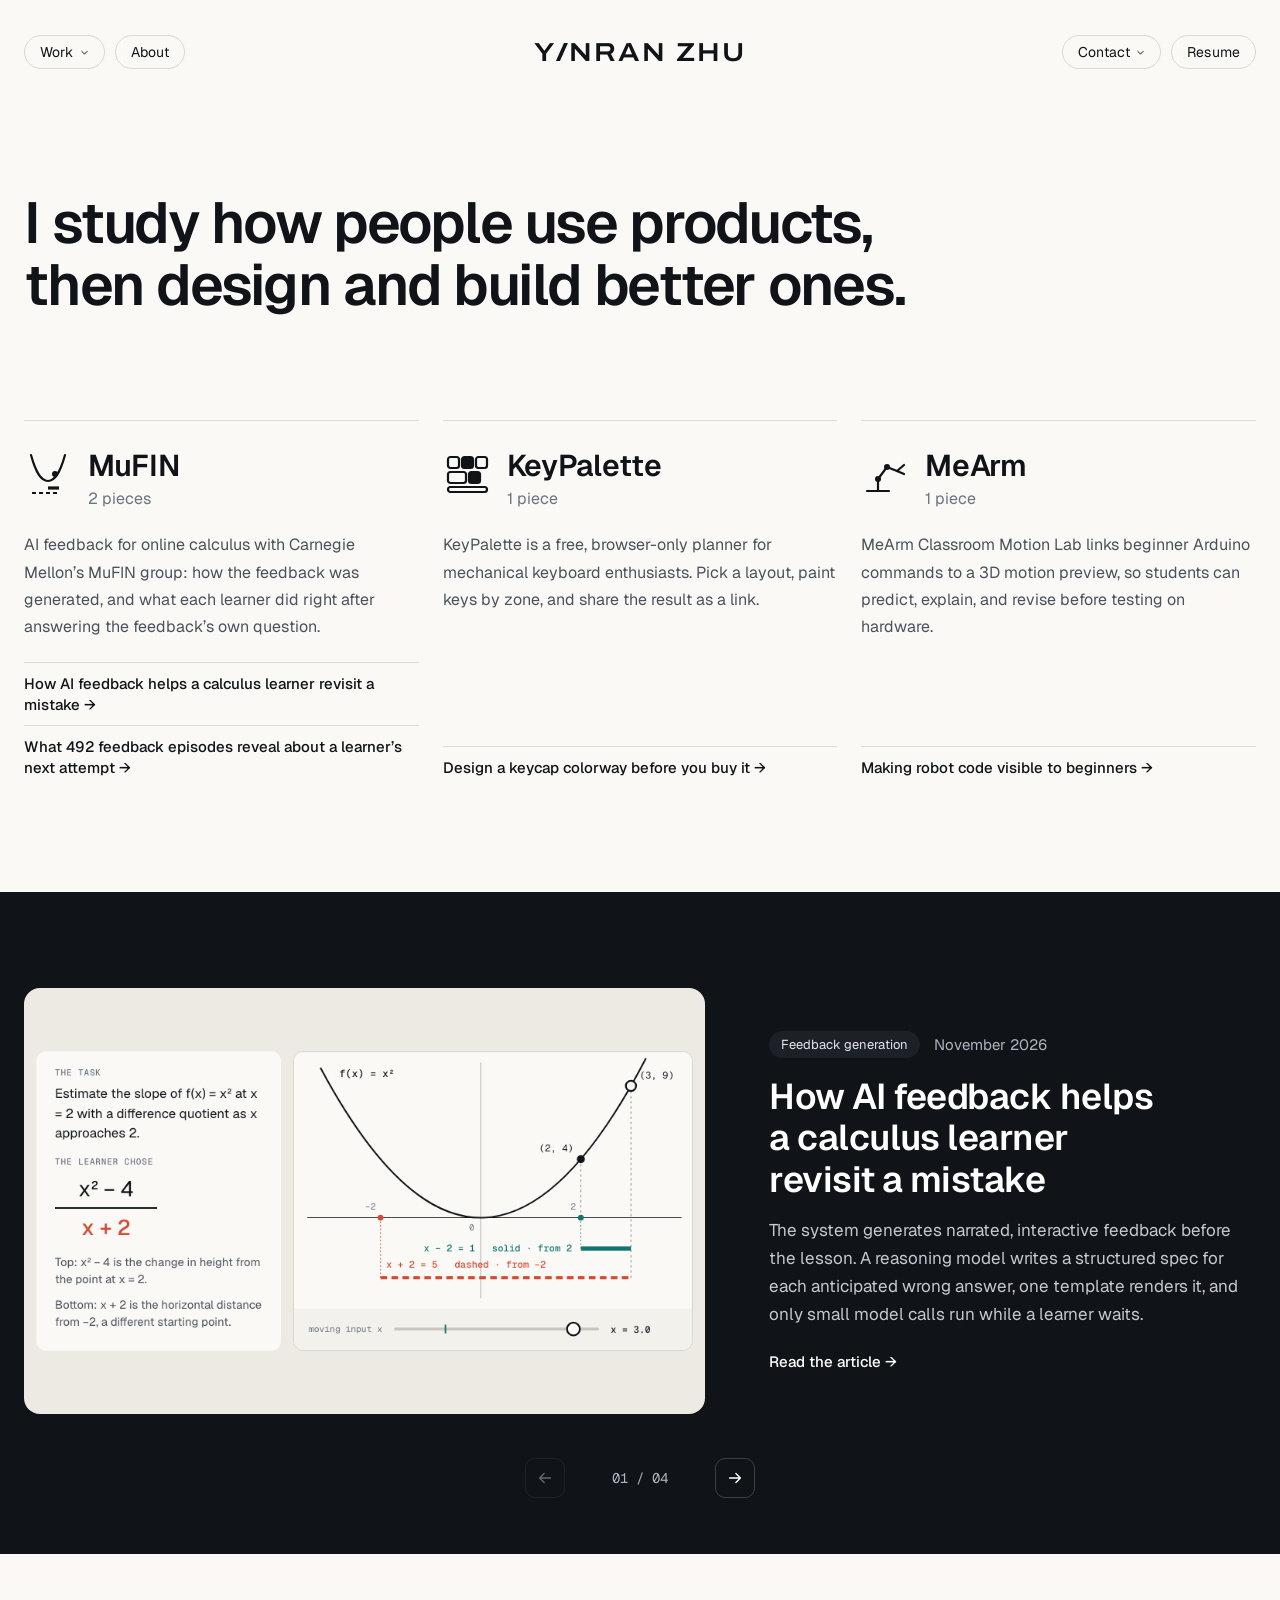
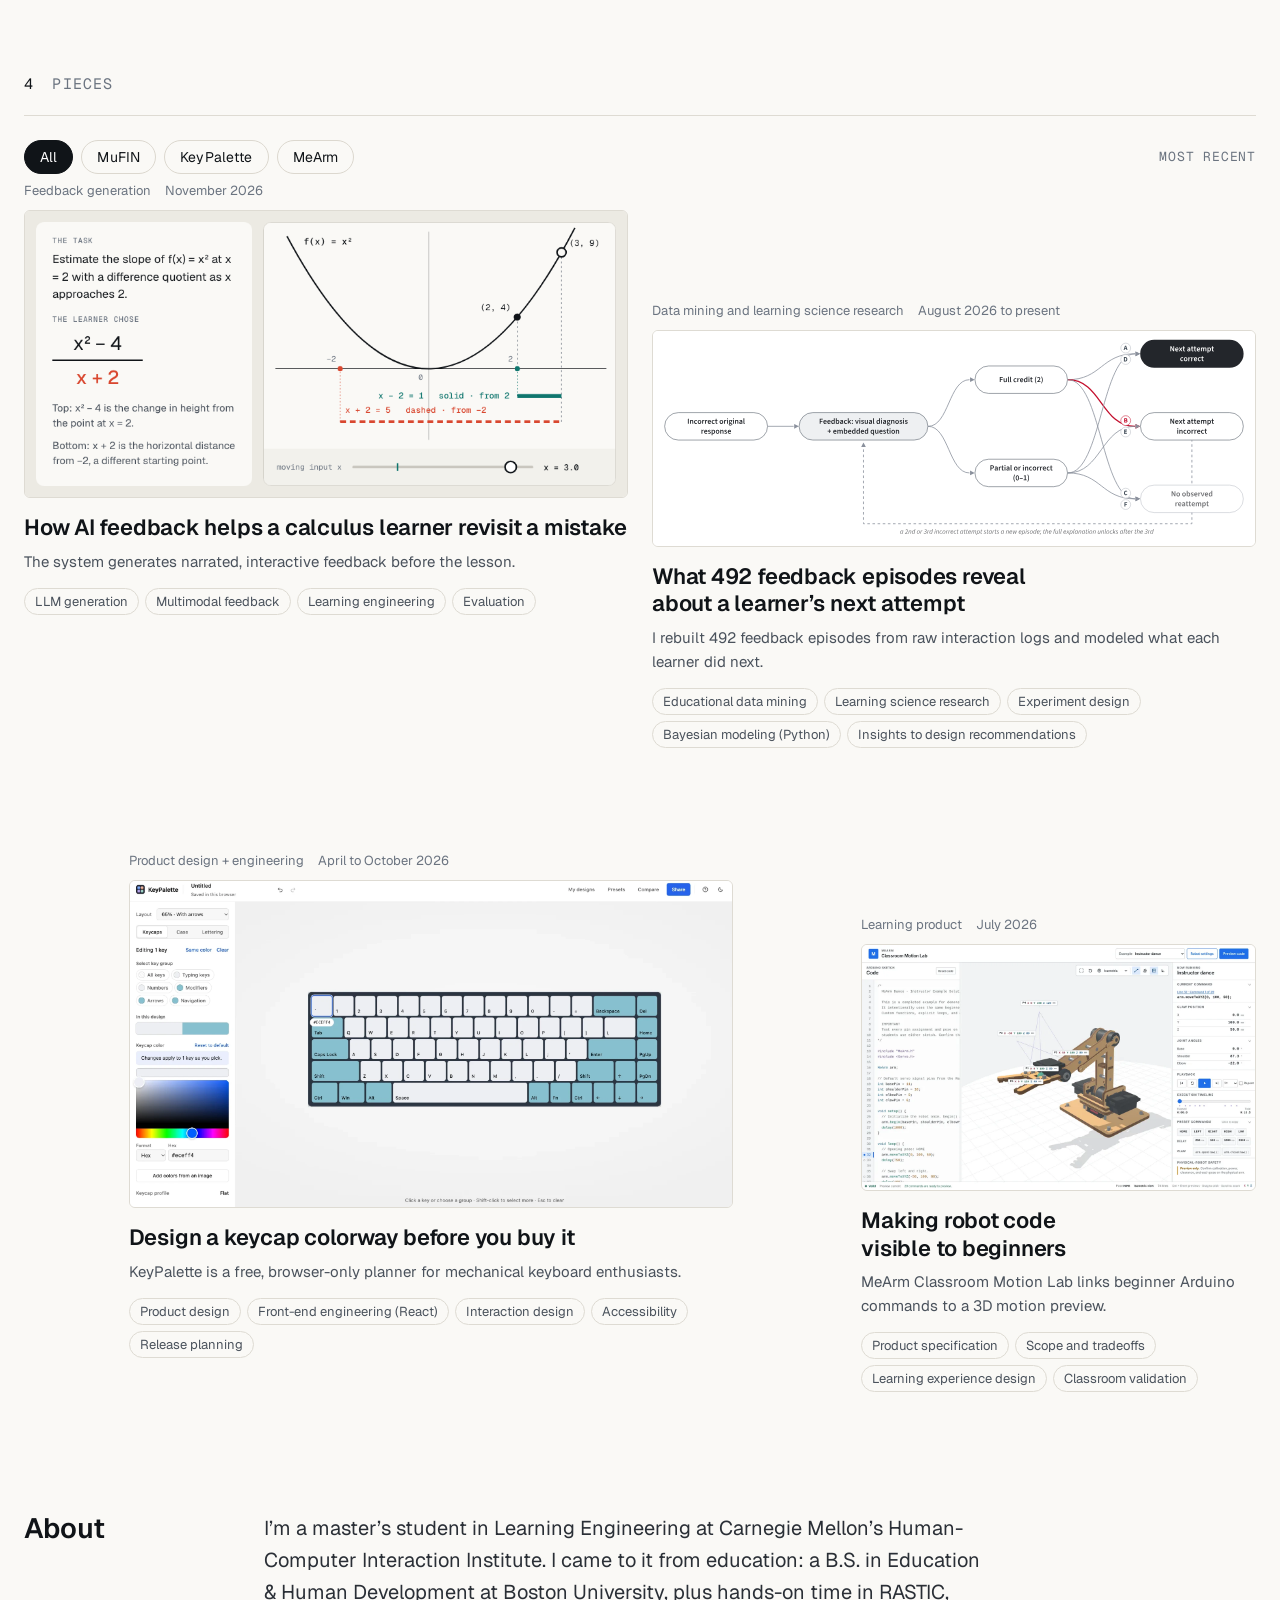
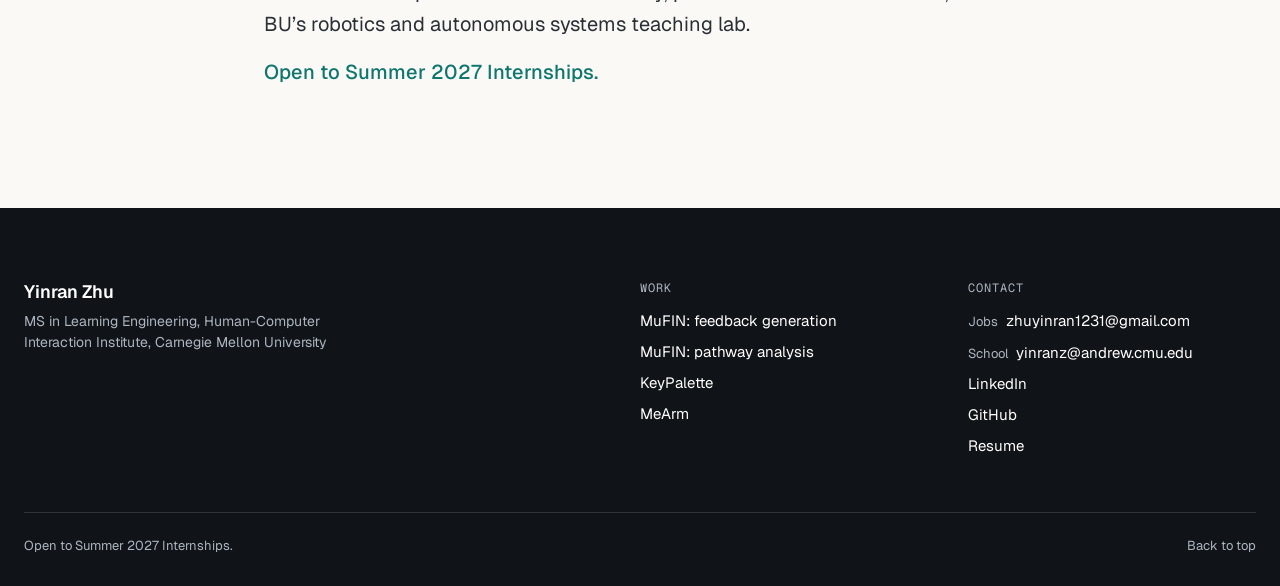
==== commit 49abc946: "Retitle the MuFIN pathway analysis so it reads apart from the generation article The two MuFIN piece" ====
--- a/index.html
+++ b/index.html
@@ -52,7 +52,7 @@
               <div class="dd__panel" id="dd-work" hidden>
                 <ul role="list">
                   <li><a href="/work/mufin-generation/"><span class="dd__k">MuFIN</span>How AI feedback helps a calculus learner revisit a mistake</a></li>
-                  <li><a href="/work/mufin/"><span class="dd__k">MuFIN</span>How learners use AI feedback to fix their own mistakes</a></li>
+                  <li><a href="/work/mufin/"><span class="dd__k">MuFIN</span>What 492 feedback episodes reveal about a learner’s next attempt</a></li>
                   <li><a href="/work/keypalette/"><span class="dd__k">KeyPalette</span>Design a keycap colorway before you buy it</a></li>
                   <li><a href="/work/mearm/"><span class="dd__k">MeArm</span>Making robot code visible to beginners</a></li>
                   <li class="dd__all"><a href="#work">All work</a></li>
@@ -115,7 +115,7 @@
             <p class="proj__desc">AI feedback for online calculus with Carnegie Mellon’s MuFIN group: how the feedback was generated, and what each learner did right after answering the feedback’s own question.</p>
             <ul class="proj__links" role="list">
               <li><a href="/work/mufin-generation/">How AI feedback helps a calculus learner revisit a mistake <span aria-hidden="true">→</span></a></li>
-              <li><a href="/work/mufin/">How learners use AI feedback to fix their own mistakes <span aria-hidden="true">→</span></a></li>
+              <li><a href="/work/mufin/">What 492 feedback episodes reveal about a learner’s next attempt <span aria-hidden="true">→</span></a></li>
             </ul>
           </li>
           <li class="proj" data-slide>
@@ -192,8 +192,8 @@
             </div>
             <div class="feat__text">
               <p class="feat__meta"><span class="feat__tag">Data mining and learning science research</span><span>August 2026 to present</span></p>
-              <h3 class="feat__title"><a href="/work/mufin/">How learners use AI feedback to fix their own mistakes</a></h3>
-              <p class="feat__desc">A randomized study of two feedback designs for online calculus, then a pathway analysis mined from interaction logs: what each learner did right after answering the feedback’s own question.</p>
+              <h3 class="feat__title"><a href="/work/mufin/">What 492 feedback episodes reveal about a learner’s next attempt</a></h3>
+              <p class="feat__desc">I rebuilt 492 feedback episodes from raw interaction logs and modeled what each learner did next. A full-credit answer to the feedback’s own question went with a 30-point higher chance of fixing the original problem, and 32 cases show where that signal breaks.</p>
               <p class="feat__cta" aria-hidden="true">Read case study →</p>
             </div>
           </li>
@@ -270,8 +270,8 @@
             <img src="/assets/home/episode-pathways-card.svg" width="1164" height="415" loading="lazy" decoding="async"
                  alt="Episode pathways: an incorrect original response leads to feedback (visual diagnosis and embedded question), then to a last embedded score of full credit or partial/incorrect, then to the next attempt on the same problem: correct, incorrect, or no observed reattempt. Six paths are labeled A to F; path B, full credit then incorrect, is highlighted.">
           </div>
-          <h3 class="piece__title"><a href="/work/mufin/">How learners use AI feedback to fix their own mistakes</a></h3>
-          <p class="piece__desc">A randomized study of two feedback designs for online calculus, then a pathway analysis mined from interaction logs.</p>
+          <h3 class="piece__title"><a href="/work/mufin/">What 492 feedback episodes reveal about a learner’s next attempt</a></h3>
+          <p class="piece__desc">I rebuilt 492 feedback episodes from raw interaction logs and modeled what each learner did next.</p>
           <ul class="tags" role="list" aria-label="Skills"><li>Educational data mining</li><li>Learning science research</li><li>Experiment design</li><li>Bayesian modeling (Python)</li><li>Insights to design recommendations</li></ul>
         </li>
         <li class="piece piece--3" data-project="keypalette">
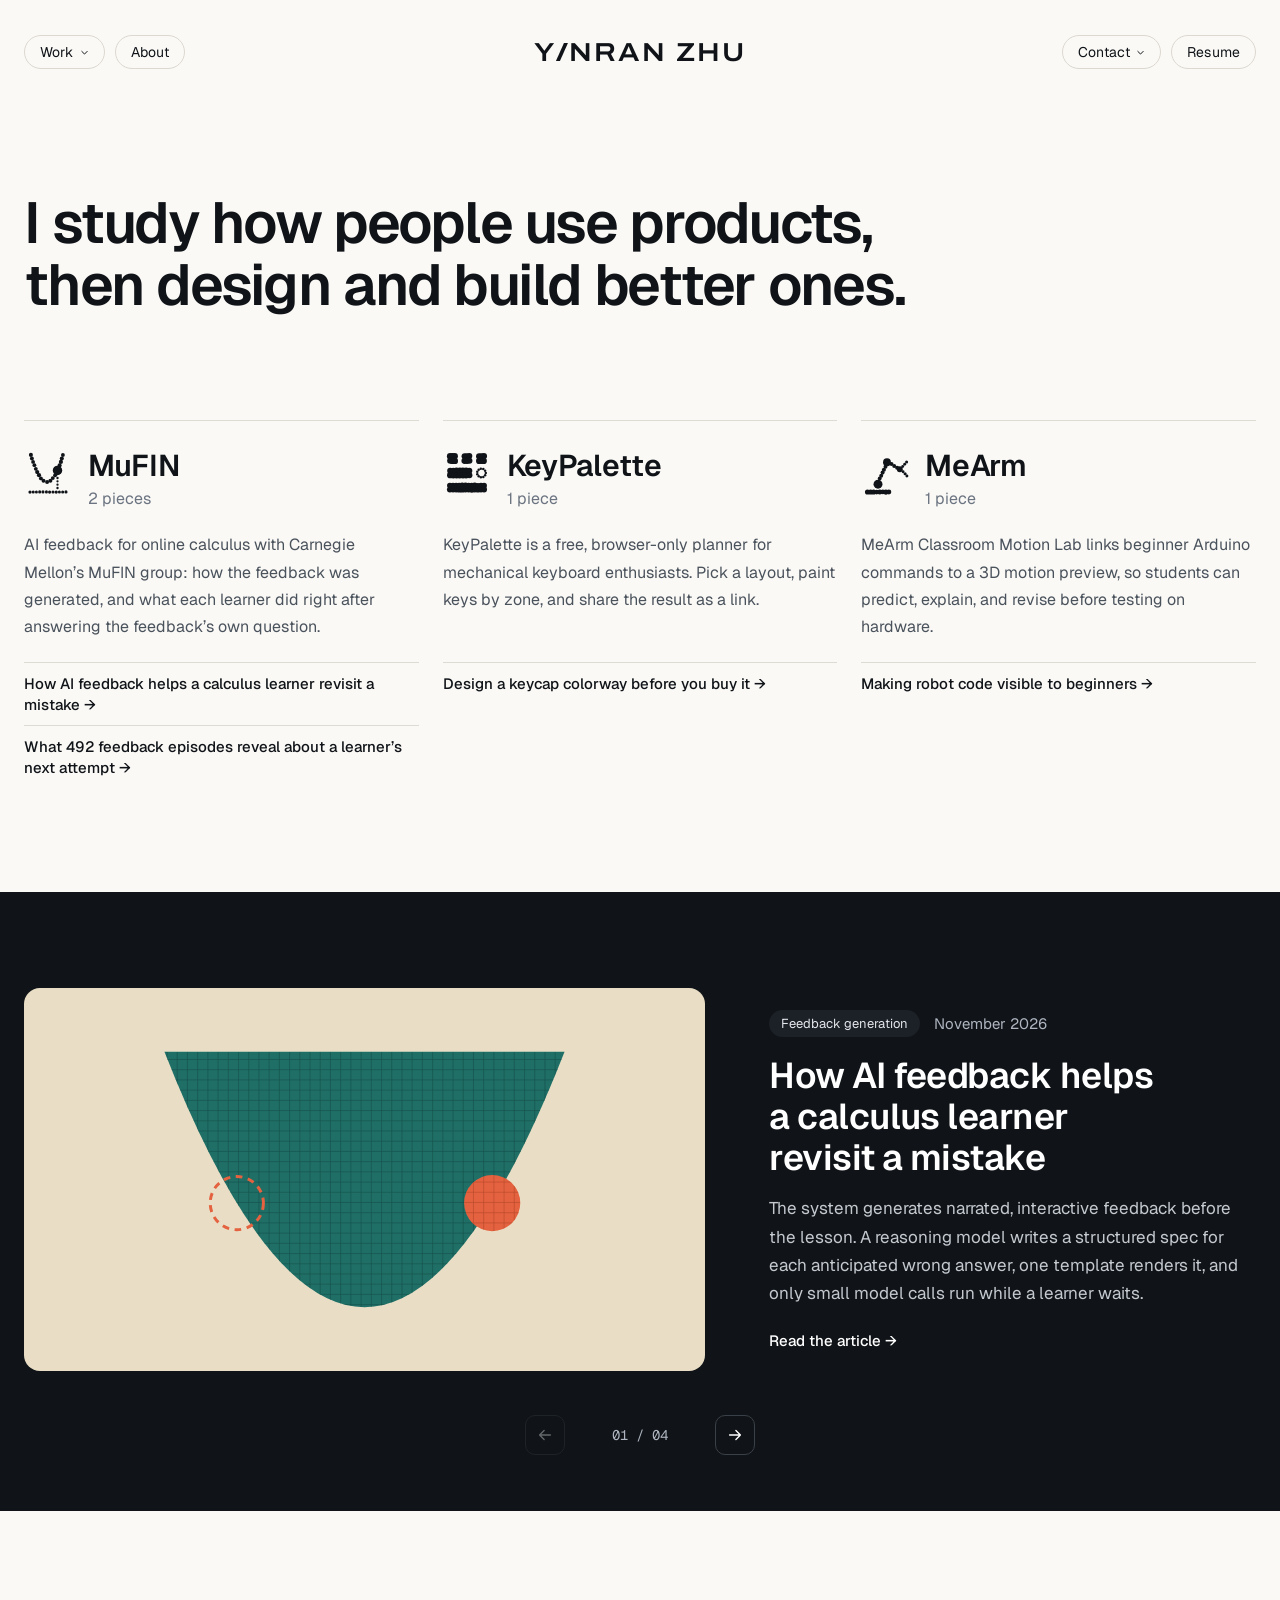
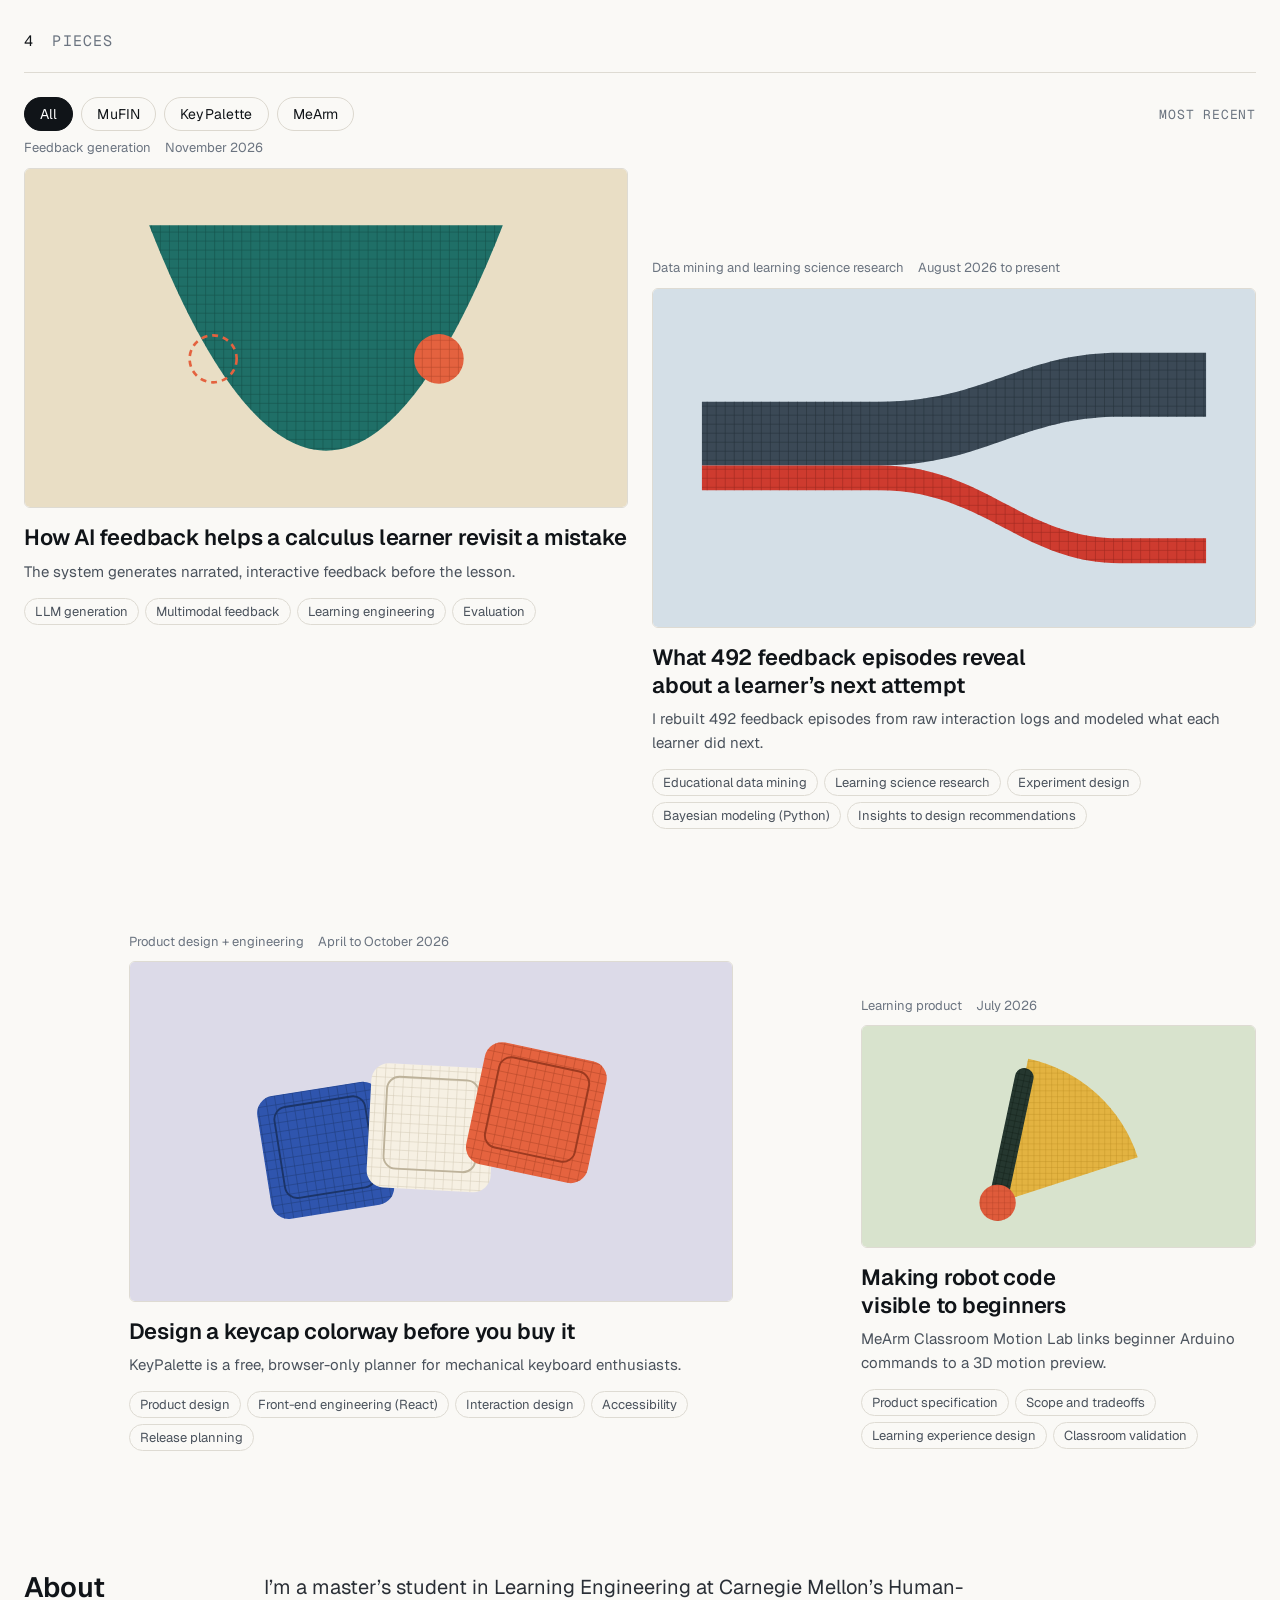
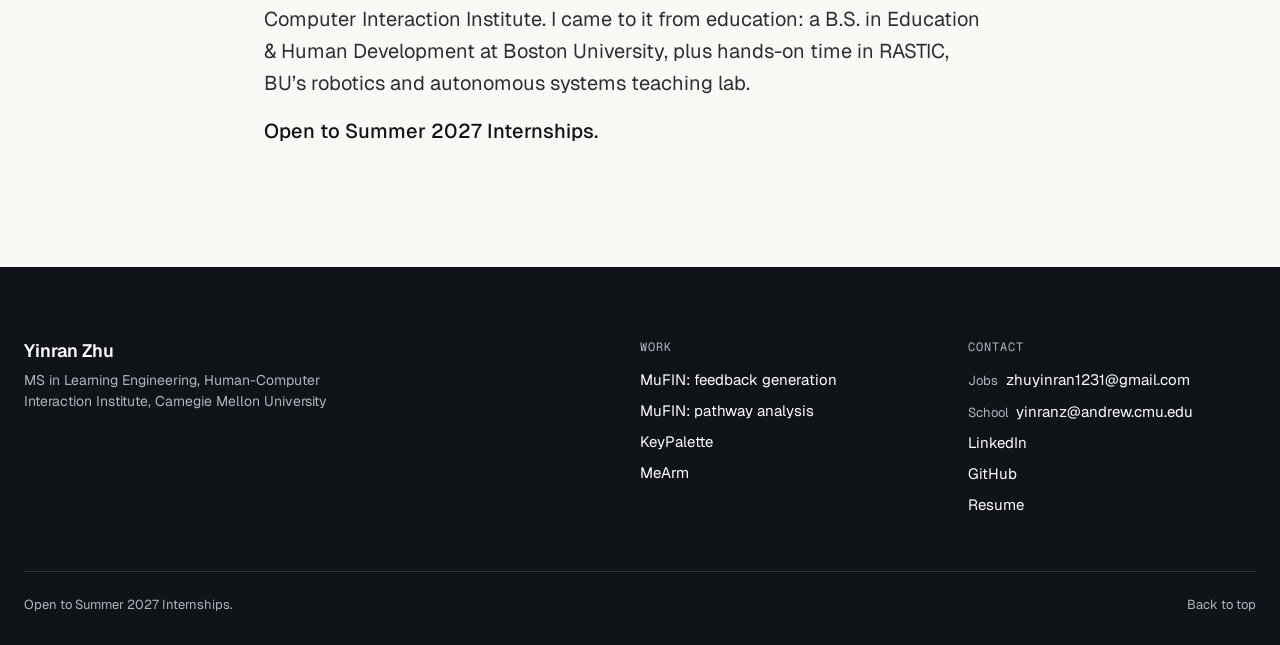
==== commit b4d4077b: "Refine the MuFIN articles and home page in a quieter, article-first style Centred titles with conten" ====
--- a/index.html
+++ b/index.html
@@ -101,11 +101,16 @@
         <ul class="projects__track" role="list" data-track>
           <li class="proj" data-slide>
             <div class="proj__head">
-              <svg class="proj__icon" viewBox="0 0 48 48" aria-hidden="true" focusable="false">
-                <path d="M7 6c5 18 10 26 17 26S36 24 41 6" fill="none" stroke="currentColor" stroke-width="2.2" stroke-linecap="round"/>
-                <circle cx="31" cy="25" r="3" fill="currentColor"/>
-                <path d="M24 39h11" stroke="currentColor" stroke-width="3.2"/>
-                <path d="M8 44h27" stroke="currentColor" stroke-width="2.2" stroke-dasharray="4 3"/>
+              <svg class="proj__icon" viewBox="0 0 48 48" fill="currentColor" aria-hidden="true" focusable="false">
+                <circle cx="6.9" cy="5.9" r="2.03"/><circle cx="7.9" cy="9.5" r="1.97"/><circle cx="9.1" cy="12.9" r="1.91"/><circle cx="10.4" cy="16.2" r="1.92"/>
+                <circle cx="11.8" cy="19.8" r="1.92"/><circle cx="13.2" cy="23.1" r="2.09"/><circle cx="15.0" cy="26.2" r="2.10"/><circle cx="16.9" cy="29.4" r="1.96"/>
+                <circle cx="19.5" cy="31.7" r="1.96"/><circle cx="23.1" cy="32.9" r="2.02"/><circle cx="26.4" cy="31.8" r="2.01"/><circle cx="28.8" cy="29.1" r="1.94"/>
+                <circle cx="31.1" cy="26.2" r="1.96"/><circle cx="32.7" cy="23.0" r="1.96"/><circle cx="34.3" cy="19.8" r="1.95"/><circle cx="35.6" cy="16.4" r="2.08"/>
+                <circle cx="36.9" cy="12.9" r="2.10"/><circle cx="37.8" cy="9.5" r="2.05"/><circle cx="38.9" cy="6.0" r="1.91"/><circle cx="33.5" cy="21.4" r="4.73"/>
+                <circle cx="33.5" cy="29.0" r="1.17"/><circle cx="33.5" cy="32.3" r="1.14"/><circle cx="33.5" cy="35.7" r="1.15"/><circle cx="33.5" cy="39.0" r="1.17"/>
+                <circle cx="6.0" cy="43.1" r="1.60"/><circle cx="9.2" cy="43.0" r="1.58"/><circle cx="12.4" cy="43.0" r="1.50"/><circle cx="15.7" cy="42.9" r="1.59"/>
+                <circle cx="19.0" cy="42.9" r="1.53"/><circle cx="22.4" cy="42.9" r="1.54"/><circle cx="25.6" cy="43.1" r="1.60"/><circle cx="29.0" cy="43.0" r="1.54"/>
+                <circle cx="32.2" cy="43.1" r="1.62"/><circle cx="35.4" cy="42.9" r="1.51"/><circle cx="38.7" cy="43.0" r="1.56"/><circle cx="42.0" cy="42.9" r="1.54"/>
               </svg>
               <div>
                 <h3 class="proj__name">MuFIN</h3>
@@ -120,13 +125,24 @@
           </li>
           <li class="proj" data-slide>
             <div class="proj__head">
-              <svg class="proj__icon" viewBox="0 0 48 48" aria-hidden="true" focusable="false">
-                <rect x="5" y="8" width="11" height="11" rx="2.5" fill="none" stroke="currentColor" stroke-width="2.2"/>
-                <rect x="19" y="8" width="11" height="11" rx="2.5" fill="currentColor" stroke="currentColor" stroke-width="2.2"/>
-                <rect x="33" y="8" width="11" height="11" rx="2.5" fill="none" stroke="currentColor" stroke-width="2.2"/>
-                <rect x="5" y="23" width="18" height="11" rx="2.5" fill="none" stroke="currentColor" stroke-width="2.2"/>
-                <rect x="26" y="23" width="11" height="11" rx="2.5" fill="currentColor" stroke="currentColor" stroke-width="2.2"/>
-                <rect x="5" y="38" width="39" height="5" rx="2.5" fill="none" stroke="currentColor" stroke-width="2.2"/>
+              <svg class="proj__icon" viewBox="0 0 48 48" fill="currentColor" aria-hidden="true" focusable="false">
+                <circle cx="7.1" cy="7.2" r="3.18"/><circle cx="9.5" cy="7.2" r="3.12"/><circle cx="11.8" cy="7.2" r="3.12"/><circle cx="7.2" cy="11.7" r="3.06"/>
+                <circle cx="9.4" cy="11.9" r="3.14"/><circle cx="11.8" cy="11.9" r="3.19"/><circle cx="21.6" cy="7.2" r="3.04"/><circle cx="23.9" cy="7.2" r="3.02"/>
+                <circle cx="26.3" cy="7.1" r="3.01"/><circle cx="21.6" cy="11.8" r="3.16"/><circle cx="24.0" cy="11.8" r="3.10"/><circle cx="26.4" cy="11.8" r="3.06"/>
+                <circle cx="36.2" cy="7.3" r="3.16"/><circle cx="38.5" cy="7.2" r="3.05"/><circle cx="40.9" cy="7.1" r="3.15"/><circle cx="36.1" cy="11.9" r="3.08"/>
+                <circle cx="38.6" cy="11.9" r="3.01"/><circle cx="40.8" cy="11.9" r="3.09"/><circle cx="7.2" cy="21.7" r="3.02"/><circle cx="10.3" cy="21.8" r="3.06"/>
+                <circle cx="13.5" cy="21.7" r="3.19"/><circle cx="16.8" cy="21.6" r="3.05"/><circle cx="19.9" cy="21.6" r="3.16"/><circle cx="23.1" cy="21.7" r="3.09"/>
+                <circle cx="26.3" cy="21.7" r="3.03"/><circle cx="7.1" cy="26.2" r="3.09"/><circle cx="10.3" cy="26.3" r="3.19"/><circle cx="13.6" cy="26.3" r="3.17"/>
+                <circle cx="16.7" cy="26.3" r="3.17"/><circle cx="20.0" cy="26.2" r="3.19"/><circle cx="23.1" cy="26.3" r="3.15"/><circle cx="26.4" cy="26.3" r="3.02"/>
+                <circle cx="42.8" cy="24.0" r="1.23"/><circle cx="42.1" cy="26.3" r="1.25"/><circle cx="40.3" cy="27.9" r="1.26"/><circle cx="37.9" cy="28.2" r="1.22"/>
+                <circle cx="35.7" cy="27.3" r="1.23"/><circle cx="34.3" cy="25.2" r="1.28"/><circle cx="34.3" cy="22.8" r="1.28"/><circle cx="35.7" cy="20.7" r="1.22"/>
+                <circle cx="37.8" cy="19.8" r="1.23"/><circle cx="40.3" cy="20.1" r="1.27"/><circle cx="42.1" cy="21.7" r="1.23"/><circle cx="6.9" cy="36.5" r="2.85"/>
+                <circle cx="10.0" cy="36.7" r="2.92"/><circle cx="13.1" cy="36.7" r="2.85"/><circle cx="16.1" cy="36.6" r="2.89"/><circle cx="19.2" cy="36.5" r="2.88"/>
+                <circle cx="22.5" cy="36.5" r="2.88"/><circle cx="25.6" cy="36.7" r="2.93"/><circle cx="28.7" cy="36.6" r="2.84"/><circle cx="31.7" cy="36.5" r="2.97"/>
+                <circle cx="34.9" cy="36.7" r="2.82"/><circle cx="38.0" cy="36.6" r="2.94"/><circle cx="41.1" cy="36.7" r="2.83"/><circle cx="6.9" cy="40.6" r="2.97"/>
+                <circle cx="10.1" cy="40.6" r="2.95"/><circle cx="13.2" cy="40.6" r="2.93"/><circle cx="16.3" cy="40.7" r="2.89"/><circle cx="19.4" cy="40.7" r="2.91"/>
+                <circle cx="22.5" cy="40.6" r="2.91"/><circle cx="25.6" cy="40.5" r="2.92"/><circle cx="28.8" cy="40.7" r="2.94"/><circle cx="31.8" cy="40.6" r="2.91"/>
+                <circle cx="34.9" cy="40.7" r="2.83"/><circle cx="38.0" cy="40.5" r="2.92"/><circle cx="41.1" cy="40.5" r="2.93"/>
               </svg>
               <div>
                 <h3 class="proj__name">KeyPalette</h3>
@@ -140,12 +156,14 @@
           </li>
           <li class="proj" data-slide>
             <div class="proj__head">
-              <svg class="proj__icon" viewBox="0 0 48 48" aria-hidden="true" focusable="false">
-                <path d="M6 42h22" stroke="currentColor" stroke-width="2.2" stroke-linecap="round"/>
-                <path d="M17 42V30l9-12 10 4" fill="none" stroke="currentColor" stroke-width="2.2" stroke-linejoin="round" stroke-linecap="round"/>
-                <circle cx="17" cy="30" r="3" fill="currentColor"/>
-                <circle cx="26" cy="18" r="3" fill="currentColor"/>
-                <path d="M36 22l7-6M36 22l7 3" stroke="currentColor" stroke-width="2.2" stroke-linecap="round"/>
+              <svg class="proj__icon" viewBox="0 0 48 48" fill="currentColor" aria-hidden="true" focusable="false">
+                <circle cx="6.5" cy="43.0" r="2.57"/><circle cx="9.6" cy="43.0" r="2.61"/><circle cx="12.6" cy="43.0" r="2.61"/><circle cx="15.7" cy="43.1" r="2.40"/>
+                <circle cx="18.8" cy="43.0" r="2.51"/><circle cx="21.9" cy="42.9" r="2.43"/><circle cx="24.9" cy="43.1" r="2.57"/><circle cx="27.9" cy="43.0" r="2.41"/>
+                <circle cx="17.0" cy="35.2" r="4.47"/><circle cx="18.7" cy="29.5" r="1.94"/><circle cx="20.2" cy="26.7" r="1.96"/><circle cx="21.6" cy="23.6" r="2.04"/>
+                <circle cx="22.9" cy="20.7" r="2.04"/><circle cx="24.5" cy="17.7" r="1.96"/><circle cx="26.0" cy="13.2" r="3.95"/><circle cx="30.5" cy="15.1" r="2.02"/>
+                <circle cx="33.2" cy="17.0" r="1.97"/><circle cx="36.1" cy="18.7" r="2.00"/><circle cx="38.8" cy="20.2" r="2.96"/><circle cx="41.7" cy="17.5" r="1.43"/>
+                <circle cx="43.7" cy="15.2" r="1.43"/><circle cx="45.6" cy="13.0" r="1.51"/><circle cx="42.1" cy="22.7" r="1.45"/><circle cx="44.1" cy="24.8" r="1.54"/>
+                <circle cx="45.9" cy="26.9" r="1.48"/>
               </svg>
               <div>
                 <h3 class="proj__name">MeArm</h3>
@@ -172,11 +190,9 @@
       <div class="featured__viewport wrap">
         <ul class="featured__track" role="list" data-track>
           <li class="feat" data-slide>
-            <div class="feat__media feat__media--mat">
-              <img src="/assets/home/mufin-generation-figure-880.png"
-                   srcset="/assets/home/mufin-generation-figure-880.png 1x, /assets/home/mufin-generation-figure-1760.png 2x"
-                   width="880" height="418" loading="lazy" decoding="async"
-                   alt="The featured error: a learner chose (x² − 4) / (x + 2). A graph of f(x) = x² shows a solid teal bar measuring distance from 2 and a dashed red bar measuring distance from −2.">
+            <div class="feat__media">
+              <img src="/assets/covers/mufin-generation.svg" width="1600" height="900" loading="lazy" decoding="async"
+                   alt="Cover art: a teal curve on a sand background, with a solid coral point on one arm and a dashed coral ring mirrored on the other.">
             </div>
             <div class="feat__text">
               <p class="feat__meta"><span class="feat__tag">Feedback generation</span><span>November 2026</span></p>
@@ -187,8 +203,8 @@
           </li>
           <li class="feat" data-slide>
             <div class="feat__media">
-              <img src="/assets/home/episode-pathways-card.svg" width="1164" height="415" loading="lazy" decoding="async"
-                   alt="Episode pathways: an incorrect original response leads to feedback (visual diagnosis and embedded question), then to a last embedded score of full credit or partial/incorrect, then to the next attempt on the same problem: correct, incorrect, or no observed reattempt. Six paths are labeled A to F; path B, full credit then incorrect, is highlighted.">
+              <img src="/assets/covers/mufin-pathway.svg" width="1600" height="900" loading="lazy" decoding="async"
+                   alt="Cover art: a dark band on pale blue that forks in two, with a thin red strand peeling away below.">
             </div>
             <div class="feat__text">
               <p class="feat__meta"><span class="feat__tag">Data mining and learning science research</span><span>August 2026 to present</span></p>
@@ -199,9 +215,8 @@
           </li>
           <li class="feat" data-slide>
             <div class="feat__media">
-              <img src="/assets/home/keypalette-editor-65.webp"
-                   width="1990" height="1079" loading="lazy" decoding="async"
-                   alt="KeyPalette editor with the 65% layout with arrows: pale grey typing keys, light blue modifiers, arrow and navigation keys, and the keycap color panel on the left.">
+              <img src="/assets/covers/keypalette.svg" width="1600" height="900" loading="lazy" decoding="async"
+                   alt="Cover art: three keycaps in blue, cream and coral, fanned out like paint swatches on a lavender background.">
             </div>
             <div class="feat__text">
               <p class="feat__meta"><span class="feat__tag">Product design + engineering</span><span>April to October 2026</span></p>
@@ -212,11 +227,8 @@
           </li>
           <li class="feat" data-slide>
             <div class="feat__media">
-              <img src="/assets/mearm/mearm-01-workspace-1200.webp"
-                   srcset="/assets/mearm/mearm-01-workspace-1200.webp 1200w, /assets/mearm/mearm-01-workspace-2400.webp 2400w"
-                   sizes="(max-width: 820px) 100vw, 680px"
-                   width="1200" height="750" loading="lazy" decoding="async"
-                   alt="MeArm Classroom Motion Lab workspace: an Arduino sketch on the left, a 3D preview of the robot arm in the middle, and an inspector with coordinates on the right.">
+              <img src="/assets/covers/mearm.svg" width="1600" height="900" loading="lazy" decoding="async"
+                   alt="Cover art: a dark robot arm with a coral joint beside an ochre wedge showing its sweep, on a pale green background.">
             </div>
             <div class="feat__text">
               <p class="feat__meta"><span class="feat__tag">Learning product</span><span>July 2026</span></p>
@@ -254,11 +266,8 @@
         <li class="piece piece--1" data-project="mufin">
           <p class="piece__meta"><span>Feedback generation</span><span>November 2026</span></p>
           <div class="piece__img">
-            <img src="/assets/home/mufin-generation-figure-880.png"
-                 srcset="/assets/home/mufin-generation-figure-880.png 880w, /assets/home/mufin-generation-figure-1760.png 1760w"
-                 sizes="(max-width: 640px) 100vw, (max-width: 900px) 50vw, 740px"
-                 width="880" height="418" loading="lazy" decoding="async"
-                 alt="The featured error: a learner chose (x² − 4) / (x + 2). A graph of f(x) = x² shows a solid teal bar measuring distance from 2 and a dashed red bar measuring distance from −2.">
+            <img src="/assets/covers/mufin-generation.svg" width="1600" height="900" loading="lazy" decoding="async"
+                 alt="Cover art: a teal curve on a sand background, with a solid coral point on one arm and a dashed coral ring mirrored on the other.">
           </div>
           <h3 class="piece__title"><a href="/work/mufin-generation/">How AI feedback helps a calculus learner revisit a mistake</a></h3>
           <p class="piece__desc">The system generates narrated, interactive feedback before the lesson.</p>
@@ -267,8 +276,8 @@
         <li class="piece piece--2" data-project="mufin">
           <p class="piece__meta"><span>Data mining and learning science research</span><span>August 2026 to present</span></p>
           <div class="piece__img">
-            <img src="/assets/home/episode-pathways-card.svg" width="1164" height="415" loading="lazy" decoding="async"
-                 alt="Episode pathways: an incorrect original response leads to feedback (visual diagnosis and embedded question), then to a last embedded score of full credit or partial/incorrect, then to the next attempt on the same problem: correct, incorrect, or no observed reattempt. Six paths are labeled A to F; path B, full credit then incorrect, is highlighted.">
+            <img src="/assets/covers/mufin-pathway.svg" width="1600" height="900" loading="lazy" decoding="async"
+                 alt="Cover art: a dark band on pale blue that forks in two, with a thin red strand peeling away below.">
           </div>
           <h3 class="piece__title"><a href="/work/mufin/">What 492 feedback episodes reveal about a learner’s next attempt</a></h3>
           <p class="piece__desc">I rebuilt 492 feedback episodes from raw interaction logs and modeled what each learner did next.</p>
@@ -277,9 +286,8 @@
         <li class="piece piece--3" data-project="keypalette">
           <p class="piece__meta"><span>Product design + engineering</span><span>April to October 2026</span></p>
           <div class="piece__img">
-            <img src="/assets/home/keypalette-editor-65.webp"
-                 width="1990" height="1079" loading="lazy" decoding="async"
-                 alt="KeyPalette editor with the 65% layout with arrows: pale grey typing keys, light blue modifiers, arrow and navigation keys, and the keycap color panel on the left.">
+            <img src="/assets/covers/keypalette.svg" width="1600" height="900" loading="lazy" decoding="async"
+                 alt="Cover art: three keycaps in blue, cream and coral, fanned out like paint swatches on a lavender background.">
           </div>
           <h3 class="piece__title"><a href="/work/keypalette/">Design a keycap colorway before you buy it</a></h3>
           <p class="piece__desc">KeyPalette is a free, browser-only planner for mechanical keyboard enthusiasts.</p>
@@ -288,11 +296,8 @@
         <li class="piece piece--4" data-project="mearm">
           <p class="piece__meta"><span>Learning product</span><span>July 2026</span></p>
           <div class="piece__img">
-            <img src="/assets/mearm/mearm-01-workspace-1200.webp"
-                 srcset="/assets/mearm/mearm-01-workspace-1200.webp 1200w, /assets/mearm/mearm-01-workspace-2400.webp 2400w"
-                 sizes="(max-width: 640px) 100vw, (max-width: 900px) 50vw, 520px"
-                 width="1200" height="750" loading="lazy" decoding="async"
-                 alt="MeArm Classroom Motion Lab workspace: an Arduino sketch on the left, a 3D preview of the robot arm in the middle, and an inspector with coordinates on the right.">
+            <img src="/assets/covers/mearm.svg" width="1600" height="900" loading="lazy" decoding="async"
+                 alt="Cover art: a dark robot arm with a coral joint beside an ochre wedge showing its sweep, on a pale green background.">
           </div>
           <h3 class="piece__title"><a href="/work/mearm/">Making robot code visible to beginners</a></h3>
           <p class="piece__desc">MeArm Classroom Motion Lab links beginner Arduino commands to a 3D motion preview.</p>
--- a/css/home.css
+++ b/css/home.css
@@ -15,12 +15,12 @@
   --rule: #dedbd3;
   --pill-border: #dcd8cf;
   --pill-hover: #efede7;
-  --teal: #0f766e;
   --dark: #101418;
   --dark-2: #1c2027;
   --dark-rule: #2f343b;
   --dark-muted: #aeb5c0;
-  --focus-ring: #0f766e;
+  /* The interface is ink and grey; colour comes from the covers. */
+  --focus-ring: #101418;
 
   --sans: "Geist", system-ui, -apple-system, "Segoe UI", sans-serif;
   /* Wordmark: wide geometric capitals (Archivo, expanded width). */
@@ -73,7 +73,7 @@
 .hdr.is-scrolled {
   background: var(--dark);
   color: #fff;
-  --focus-ring: #7fd1c7;
+  --focus-ring: #fff;
 }
 
 .hdr.is-scrolled .hdr__bar {
@@ -251,7 +251,7 @@
   background: #fff;
   box-shadow: 0 16px 40px rgba(16, 20, 24, 0.12);
   color: var(--ink);
-  --focus-ring: #0f766e;
+  --focus-ring: #101418;
 }
 
 .hdr__nav .dd__panel ul {
@@ -294,7 +294,7 @@
 
 .dd__all a {
   font-weight: 500;
-  color: var(--teal);
+  color: var(--ink);
 }
 
 /* Mobile menu button (shown by JS on narrow screens) */
@@ -346,19 +346,24 @@
   padding-bottom: 104px;
 }
 
+/* Every column shares three rows (head, description, links) through
+   subgrid, so the link lists start on one line however long each
+   description runs. */
 .projects__track {
   display: grid;
   grid-template-columns: repeat(3, minmax(0, 1fr));
-  gap: 24px;
+  gap: 22px 24px;
 }
 
 .proj {
   --c-ink: var(--ink);
   --c-muted: var(--muted);
   --c-desc: var(--secondary);
-  display: flex;
-  flex-direction: column;
-  gap: 22px;
+  display: grid;
+  grid-row: span 3;
+  grid-template-rows: subgrid;
+  align-content: start;
+  row-gap: 22px;
   padding-top: 28px;
   border-top: 1px solid var(--rule);
   color: var(--c-ink);
@@ -414,7 +419,7 @@
 
 .proj__links {
   display: grid;
-  margin-top: auto;
+  align-self: start;
 }
 
 .proj__links a {
@@ -429,7 +434,8 @@
 }
 
 .proj__links a:hover {
-  color: var(--teal);
+  text-decoration: underline;
+  text-underline-position: from-font;
 }
 
 /* ---------- Pager (carousels) ---------- */
@@ -509,7 +515,7 @@
   padding: 96px 0 56px;
   background: var(--dark);
   color: #fff;
-  --focus-ring: #7fd1c7;
+  --focus-ring: #fff;
 }
 
 .featured__track {
@@ -525,26 +531,17 @@
   gap: 64px;
 }
 
+/* Cover art: 16:9, edge to edge (assets/covers/). */
 .feat__media {
-  display: flex;
-  align-items: center;
-  justify-content: center;
-  aspect-ratio: 16 / 10;
-  padding: 28px;
+  aspect-ratio: 16 / 9;
   overflow: hidden;
   border-radius: 16px;
-  background: var(--bg);
 }
 
 .feat__media img {
   width: 100%;
   height: 100%;
-  object-fit: contain;
-}
-
-.feat__media--mat {
-  padding: 0;
-  background: #eceae3;
+  object-fit: cover;
 }
 
 .feat__meta {
@@ -826,7 +823,7 @@
 .about__open {
   margin-top: 16px;
   font-weight: 500;
-  color: var(--teal);
+  color: var(--ink);
 }
 
 /* ---------- Footer ---------- */
@@ -835,7 +832,7 @@
   padding: 72px 0 32px;
   background: var(--dark);
   color: #fff;
-  --focus-ring: #7fd1c7;
+  --focus-ring: #fff;
 }
 
 .ftr__grid {
@@ -928,7 +925,7 @@
   display: inline-block;
   margin-top: 28px;
   font-weight: 500;
-  color: var(--teal);
+  color: var(--ink);
   text-decoration: underline;
   text-underline-position: from-font;
 }
@@ -998,15 +995,18 @@
   }
 
   .js .projects__track {
-    display: flex;
-    gap: 24px;
+    grid-template-columns: none;
+    grid-template-rows: repeat(3, auto);
+    grid-auto-flow: column;
+    grid-auto-columns: min(360px, 86%);
+    gap: 22px 24px;
     overflow-x: auto;
     scroll-snap-type: x mandatory;
     scrollbar-width: none;
   }
 
   .js .proj {
-    flex: 0 0 min(360px, 86%);
+    grid-row: 1 / span 3;
     scroll-snap-align: start;
   }
 
@@ -1098,7 +1098,7 @@
     border-bottom: 1px solid var(--rule);
     background: var(--bg);
     color: var(--ink);
-    --focus-ring: #0f766e;
+    --focus-ring: #101418;
   }
 
   .js .hdr.is-open .hdr__nav ul {
@@ -1194,14 +1194,6 @@
     font-size: 18px;
   }
 
-  .feat__media {
-    padding: 16px;
-  }
-
-  .feat__media--mat {
-    padding: 0;
-  }
-
   .ftr__grid {
     grid-template-columns: minmax(0, 1fr);
     gap: 32px;
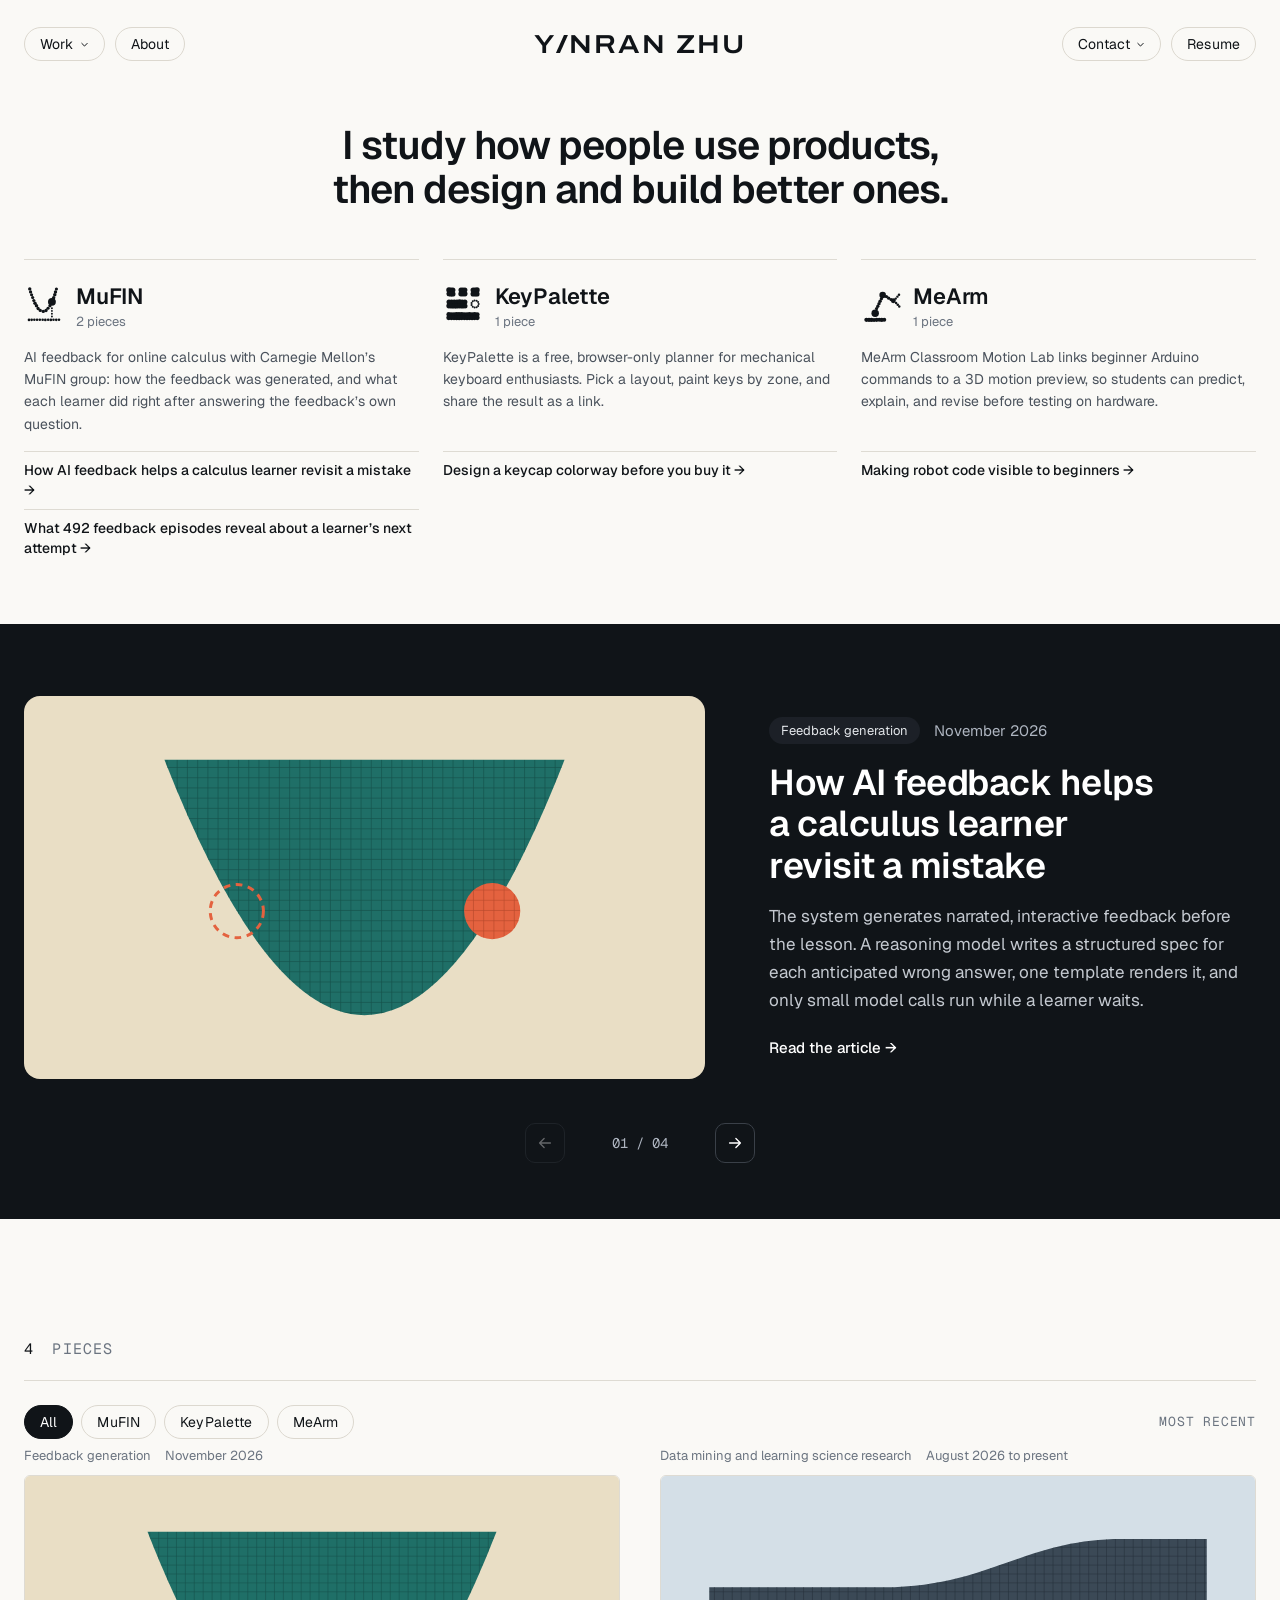
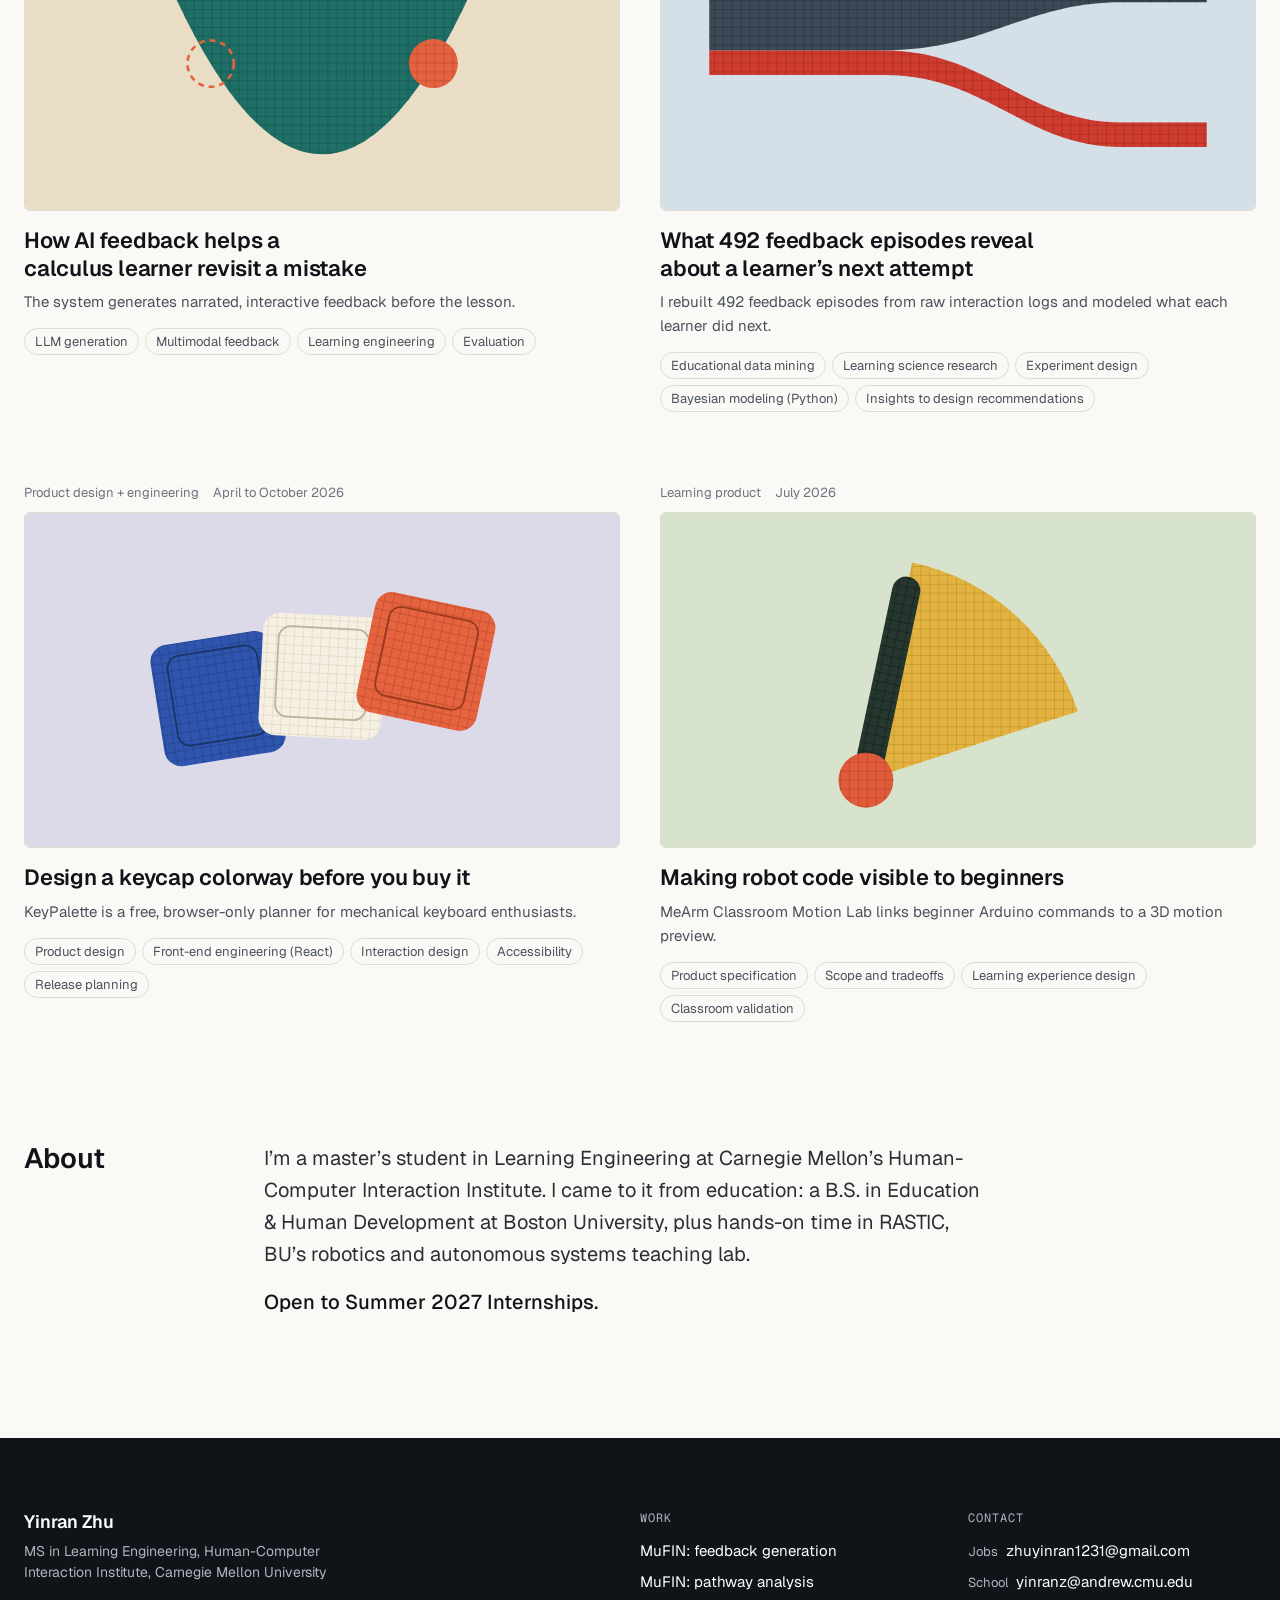
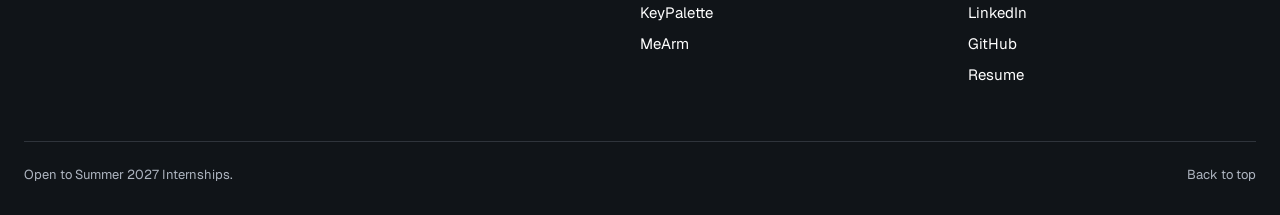
==== commit ec7d02de: "Lay out the work section as an even two-by-two grid" ====
--- a/index.html
+++ b/index.html
@@ -260,10 +260,10 @@
         <p class="work__sort">Most recent</p>
       </div>
 
-      <!-- Canvas: each piece is led by an image, then title, one short
-           sentence and skill chips. Sizes and offsets vary (home.css). -->
+      <!-- Work grid: two equal columns. Each piece is led by its cover,
+           then title, one short sentence and skill chips. -->
       <ul class="canvas" role="list" data-canvas>
-        <li class="piece piece--1" data-project="mufin">
+        <li class="piece" data-project="mufin">
           <p class="piece__meta"><span>Feedback generation</span><span>November 2026</span></p>
           <div class="piece__img">
             <img src="/assets/covers/mufin-generation.svg" width="1600" height="900" loading="lazy" decoding="async"
@@ -273,7 +273,7 @@
           <p class="piece__desc">The system generates narrated, interactive feedback before the lesson.</p>
           <ul class="tags" role="list" aria-label="Topics"><li>LLM generation</li><li>Multimodal feedback</li><li>Learning engineering</li><li>Evaluation</li></ul>
         </li>
-        <li class="piece piece--2" data-project="mufin">
+        <li class="piece" data-project="mufin">
           <p class="piece__meta"><span>Data mining and learning science research</span><span>August 2026 to present</span></p>
           <div class="piece__img">
             <img src="/assets/covers/mufin-pathway.svg" width="1600" height="900" loading="lazy" decoding="async"
@@ -283,7 +283,7 @@
           <p class="piece__desc">I rebuilt 492 feedback episodes from raw interaction logs and modeled what each learner did next.</p>
           <ul class="tags" role="list" aria-label="Skills"><li>Educational data mining</li><li>Learning science research</li><li>Experiment design</li><li>Bayesian modeling (Python)</li><li>Insights to design recommendations</li></ul>
         </li>
-        <li class="piece piece--3" data-project="keypalette">
+        <li class="piece" data-project="keypalette">
           <p class="piece__meta"><span>Product design + engineering</span><span>April to October 2026</span></p>
           <div class="piece__img">
             <img src="/assets/covers/keypalette.svg" width="1600" height="900" loading="lazy" decoding="async"
@@ -293,7 +293,7 @@
           <p class="piece__desc">KeyPalette is a free, browser-only planner for mechanical keyboard enthusiasts.</p>
           <ul class="tags" role="list" aria-label="Skills"><li>Product design</li><li>Front-end engineering (React)</li><li>Interaction design</li><li>Accessibility</li><li>Release planning</li></ul>
         </li>
-        <li class="piece piece--4" data-project="mearm">
+        <li class="piece" data-project="mearm">
           <p class="piece__meta"><span>Learning product</span><span>July 2026</span></p>
           <div class="piece__img">
             <img src="/assets/covers/mearm.svg" width="1600" height="900" loading="lazy" decoding="async"
--- a/css/home.css
+++ b/css/home.css
@@ -65,7 +65,7 @@
   grid-template-columns: 1fr auto 1fr;
   align-items: center;
   width: min(1280px, 100% - 48px);
-  height: 104px;
+  height: 88px;
   margin-inline: auto;
   transition: height 0.3s ease;
 }
@@ -326,24 +326,28 @@
 
 /* ---------- Statement ---------- */
 
+/* Centred and kept small, so the project row and the top of the featured
+   band both fit on the first screen: the cut-off band says "scroll". */
 .statement {
-  padding-top: 88px;
-  padding-bottom: 104px;
+  padding-top: 36px;
+  padding-bottom: 48px;
+  text-align: center;
 }
 
 .statement__title {
-  max-width: 1180px;
+  max-width: 1080px;
+  margin-inline: auto;
   font-weight: 600;
-  font-size: clamp(36px, 4.5vw, 64px);
-  line-height: 1.08;
-  letter-spacing: -0.03em;
+  font-size: clamp(30px, 3.1vw, 46px);
+  line-height: 1.1;
+  letter-spacing: -0.025em;
   text-wrap: balance;
 }
 
 /* ---------- Project columns ---------- */
 
 .projects {
-  padding-bottom: 104px;
+  padding-bottom: 56px;
 }
 
 /* Every column shares three rows (head, description, links) through
@@ -352,7 +356,7 @@
 .projects__track {
   display: grid;
   grid-template-columns: repeat(3, minmax(0, 1fr));
-  gap: 22px 24px;
+  gap: 16px 24px;
 }
 
 .proj {
@@ -363,8 +367,8 @@
   grid-row: span 3;
   grid-template-rows: subgrid;
   align-content: start;
-  row-gap: 22px;
-  padding-top: 28px;
+  row-gap: 16px;
+  padding-top: 24px;
   border-top: 1px solid var(--rule);
   color: var(--c-ink);
   transition: color 0.2s ease;
@@ -383,36 +387,36 @@
 .proj__head {
   display: flex;
   align-items: flex-start;
-  gap: 16px;
+  gap: 12px;
 }
 
 .proj__icon {
   flex: none;
-  width: 48px;
-  height: 48px;
+  width: 40px;
+  height: 40px;
   color: var(--c-ink);
   transition: color 0.2s ease;
 }
 
 .proj__name {
   font-weight: 600;
-  font-size: 30px;
-  line-height: 1.1;
+  font-size: 22px;
+  line-height: 1.15;
   letter-spacing: -0.01em;
   color: var(--c-ink);
   transition: color 0.2s ease;
 }
 
 .proj__count {
-  margin-top: 6px;
-  font-size: 16px;
+  margin-top: 3px;
+  font-size: 13px;
   color: var(--c-muted);
   transition: color 0.2s ease;
 }
 
 .proj__desc {
-  font-size: 16px;
-  line-height: 1.7;
+  font-size: 14px;
+  line-height: 1.6;
   color: var(--c-desc);
   transition: color 0.2s ease;
 }
@@ -424,10 +428,10 @@
 
 .proj__links a {
   display: block;
-  padding: 10px 0;
+  padding: 9px 0;
   border-top: 1px solid var(--rule);
   font-weight: 500;
-  font-size: 15px;
+  font-size: 14px;
   line-height: 1.4;
   color: var(--c-ink);
   transition: color 0.2s ease;
@@ -512,7 +516,7 @@
 /* ---------- Featured band ---------- */
 
 .featured {
-  padding: 96px 0 56px;
+  padding: 72px 0 56px;
   background: var(--dark);
   color: #fff;
   --focus-ring: #fff;
@@ -660,21 +664,13 @@
   color: var(--muted);
 }
 
-
-
-
-
-
-
-
-
-/* Canvas: pieces of different sizes, staggered on a 12-column grid. Each
-   is led by its image, then the title, one short sentence and skill chips. */
+/* Work grid: two equal columns. Every piece is the same size: a 16:9
+   cover, then the title, one short sentence and skill chips. */
 .canvas {
   display: grid;
-  grid-template-columns: repeat(12, minmax(0, 1fr));
-  column-gap: 24px;
-  row-gap: 104px;
+  grid-template-columns: repeat(2, minmax(0, 1fr));
+  column-gap: 40px;
+  row-gap: 72px;
   padding-top: 48px;
 }
 
@@ -689,33 +685,26 @@
   display: none;
 }
 
-/* All four images are landscape (about 1.6:1 to 2.7:1), so the wide
-   diagrams get six columns each and the screenshots stagger beneath. */
-.piece--1 { grid-column: 1 / span 6; }
-.piece--2 { grid-column: 7 / span 6; margin-top: 120px; }
-.piece--3 { grid-column: 2 / span 6; }
-.piece--4 { grid-column: 9 / span 4; margin-top: 64px; }
-
-/* Filtered: a plain two-column flow, so hidden pieces leave no gaps. */
-.canvas.is-filtered {
-  grid-template-columns: repeat(2, minmax(0, 1fr));
-  column-gap: 40px;
-  row-gap: 64px;
-}
-
-.canvas.is-filtered .piece {
-  grid-column: auto;
-  margin-top: 0;
-}
-
+/* One line always, so the covers in a row start at the same height: a
+   long category is cut with an ellipsis before the date wraps. */
 .piece__meta {
   display: flex;
-  flex-wrap: wrap;
-  gap: 4px 14px;
+  gap: 14px;
   margin-bottom: 10px;
   font-size: 13px;
   line-height: 1.4;
   color: var(--muted);
+  white-space: nowrap;
+}
+
+.piece__meta span:first-child {
+  min-width: 0;
+  overflow: hidden;
+  text-overflow: ellipsis;
+}
+
+.piece__meta span:last-child {
+  flex: none;
 }
 
 .piece__img {
@@ -969,24 +958,9 @@
 }
 
 @media (max-width: 900px) {
-  .canvas,
-  .canvas.is-filtered {
-    grid-template-columns: repeat(2, minmax(0, 1fr));
+  .canvas {
     column-gap: 32px;
-    row-gap: 64px;
-  }
-
-  .canvas .piece {
-    grid-column: auto;
-    margin-top: 0;
-  }
-
-  .canvas .piece:nth-child(even) {
-    margin-top: 72px;
-  }
-
-  .canvas.is-filtered .piece:nth-child(even) {
-    margin-top: 0;
+    row-gap: 56px;
   }
 
   .projects__track {
@@ -999,7 +973,7 @@
     grid-template-rows: repeat(3, auto);
     grid-auto-flow: column;
     grid-auto-columns: min(360px, 86%);
-    gap: 22px 24px;
+    gap: 16px 24px;
     overflow-x: auto;
     scroll-snap-type: x mandatory;
     scrollbar-width: none;
@@ -1132,21 +1106,16 @@
   }
 
   .statement {
-    padding-top: 56px;
-    padding-bottom: 72px;
+    padding-top: 32px;
+    padding-bottom: 44px;
   }
 }
 
 @media (max-width: 640px) {
-  .canvas,
-  .canvas.is-filtered {
+  .canvas {
     grid-template-columns: minmax(0, 1fr);
-    row-gap: 56px;
+    row-gap: 48px;
     padding-top: 32px;
-  }
-
-  .canvas .piece:nth-child(even) {
-    margin-top: 0;
   }
 
   .piece__title {
@@ -1168,11 +1137,7 @@
   }
 
   .projects {
-    padding-bottom: 72px;
-  }
-
-  .proj__name {
-    font-size: 26px;
+    padding-bottom: 48px;
   }
 
   .work {
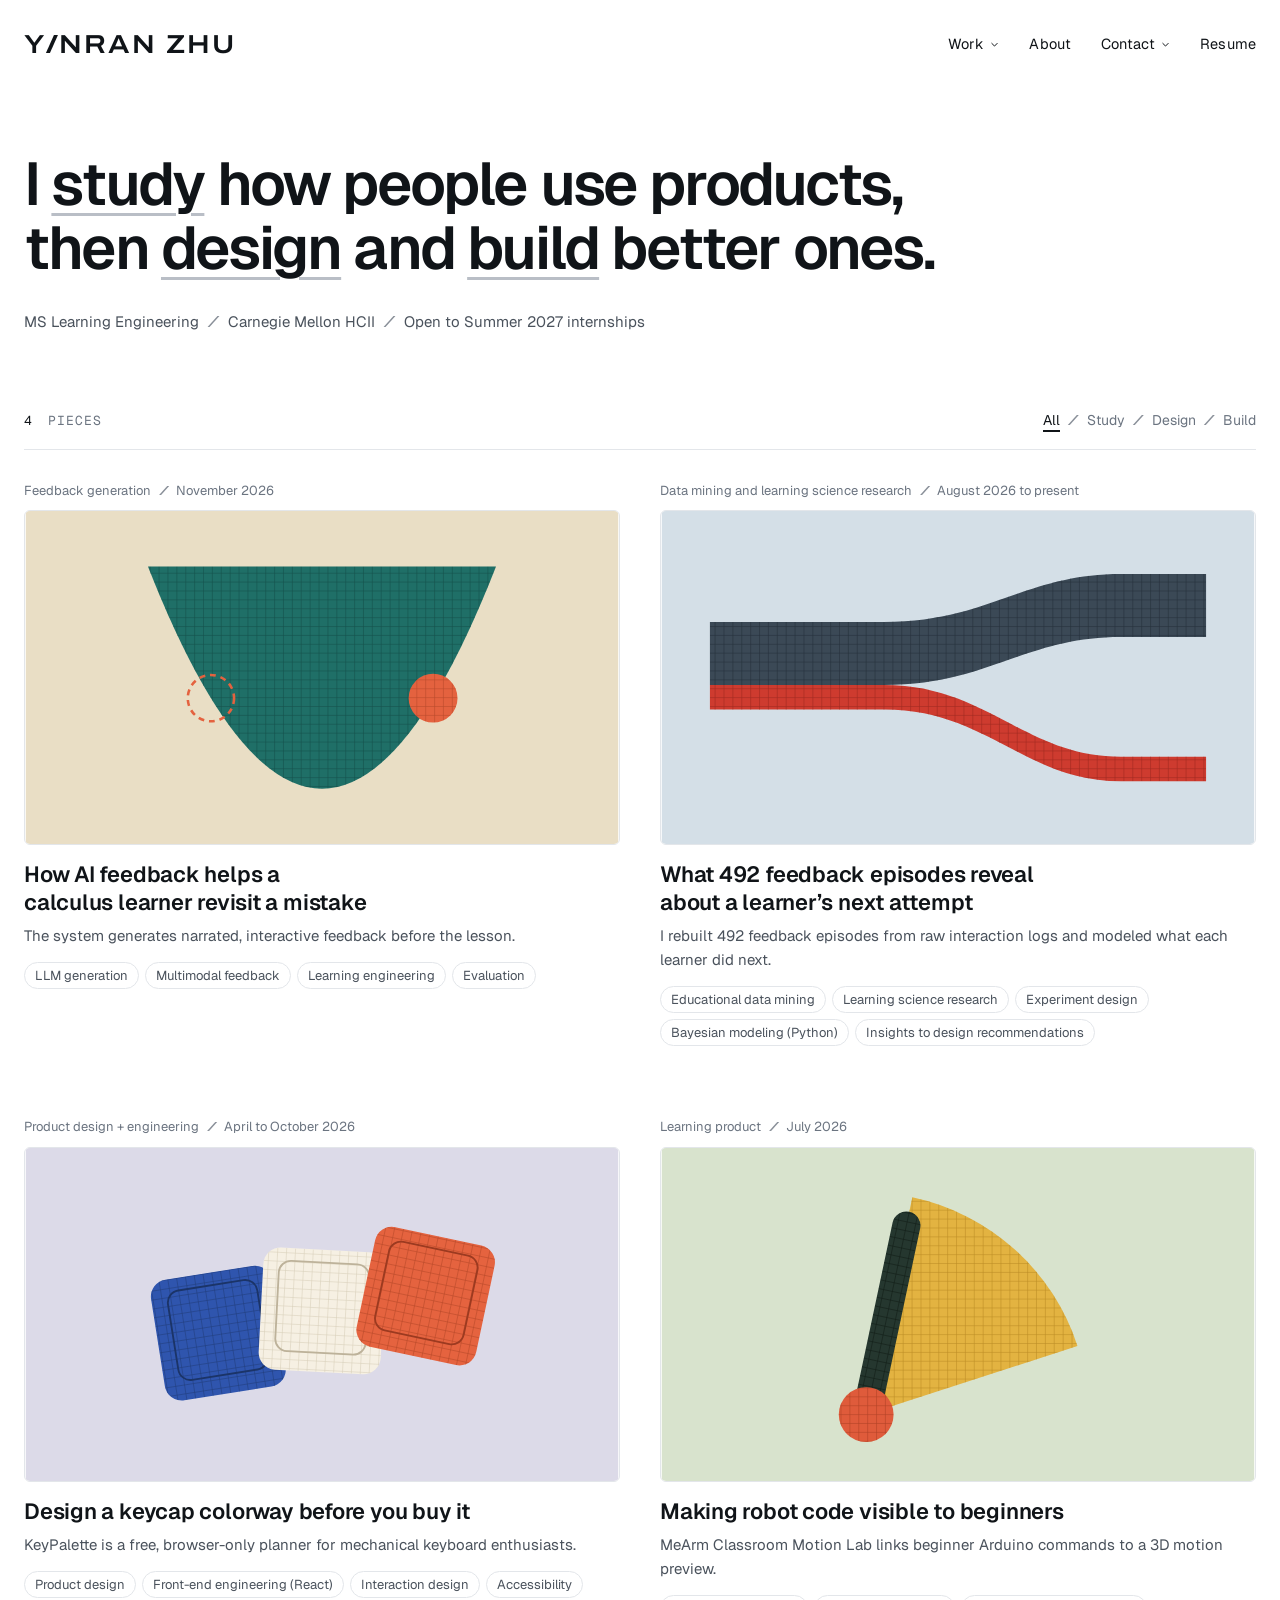
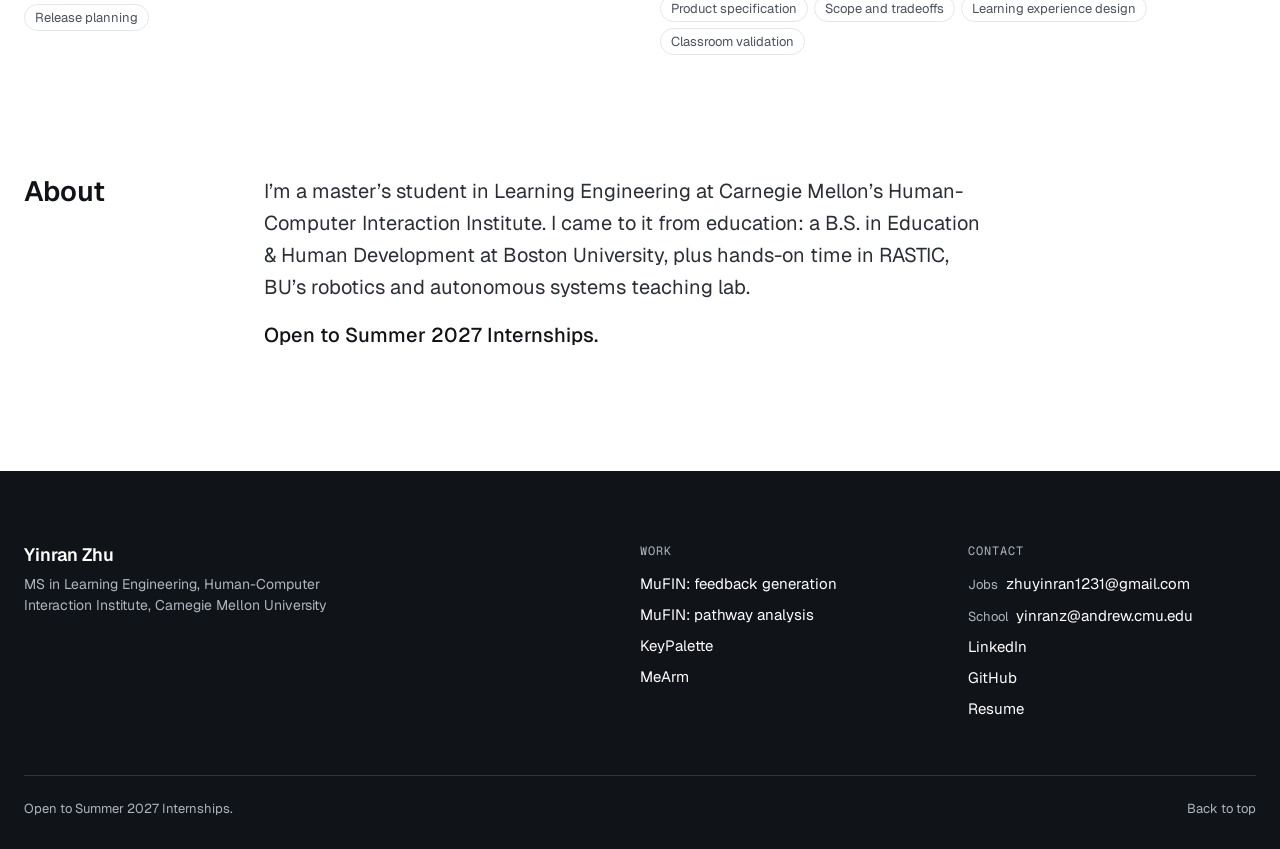
==== commit 48480781: "Rework the home page: statement filter, single work grid, white palette, cover motion" ====
--- a/index.html
+++ b/index.html
@@ -35,8 +35,8 @@
   <a class="skip-link" href="#main">Skip to content</a>
 
   <!-- ===== Header =====
-       Full name at the top of the page; once you scroll, the bar turns dark
-       and the name collapses to the YZ monogram (js/home.js). -->
+       Name on the left, links on the right. Once you scroll, the bar turns
+       dark and the name collapses to the Y/Z mark (js/home.js). -->
   <span class="hdr-sentinel" aria-hidden="true" data-hdr-sentinel></span>
   <header class="hdr" data-hdr>
     <div class="hdr__bar">
@@ -45,10 +45,10 @@
       </a>
 
       <div class="hdr__links" id="hdr-links" data-hdr-links>
-        <nav class="hdr__nav hdr__nav--main" aria-label="Main">
+        <nav class="hdr__nav" aria-label="Main">
           <ul role="list">
             <li class="dd">
-              <a class="pill" href="#work" data-dd="dd-work">Work<svg class="pill__chev" viewBox="0 0 10 10" aria-hidden="true" focusable="false"><path d="M2 3.75L5 6.75l3-3"/></svg></a>
+              <a class="nav__link" href="#work" data-dd="dd-work">Work<svg class="nav__chev" viewBox="0 0 10 10" aria-hidden="true" focusable="false"><path d="M2 3.75L5 6.75l3-3"/></svg></a>
               <div class="dd__panel" id="dd-work" hidden>
                 <ul role="list">
                   <li><a href="/work/mufin-generation/"><span class="dd__k">MuFIN</span>How AI feedback helps a calculus learner revisit a mistake</a></li>
@@ -59,14 +59,10 @@
                 </ul>
               </div>
             </li>
-            <li><a class="pill" href="#about">About</a></li>
-          </ul>
-        </nav>
-        <nav class="hdr__nav hdr__nav--aside" aria-label="Contact and résumé">
-          <ul role="list">
+            <li><a class="nav__link" href="#about">About</a></li>
             <li class="dd">
-              <a class="pill" href="#contact" data-dd="dd-contact">Contact<svg class="pill__chev" viewBox="0 0 10 10" aria-hidden="true" focusable="false"><path d="M2 3.75L5 6.75l3-3"/></svg></a>
-              <div class="dd__panel dd__panel--end" id="dd-contact" hidden>
+              <a class="nav__link" href="#contact" data-dd="dd-contact">Contact<svg class="nav__chev" viewBox="0 0 10 10" aria-hidden="true" focusable="false"><path d="M2 3.75L5 6.75l3-3"/></svg></a>
+              <div class="dd__panel dd__panel--narrow" id="dd-contact" hidden>
                 <ul role="list">
                   <li><a href="mailto:zhuyinran1231@gmail.com"><span class="dd__k">Jobs</span>zhuyinran1231@gmail.com</a></li>
                   <li><a href="mailto:yinranz@andrew.cmu.edu"><span class="dd__k">School</span>yinranz@andrew.cmu.edu</a></li>
@@ -75,7 +71,7 @@
                 </ul>
               </div>
             </li>
-            <li><a class="pill" href="https://drive.google.com/file/d/1gkcjEiH1-XC1gn6kAeQXWxprg3A8apSt/view?usp=sharing">Resume</a></li>
+            <li><a class="nav__link" href="https://drive.google.com/file/d/1O2rjS-egwkg7gE3feCINcdZuq4Jirjwb/view?usp=sharing">Resume</a></li>
           </ul>
         </nav>
       </div>
@@ -89,214 +85,65 @@
 
   <main id="main">
 
-    <!-- ===== Statement ===== -->
-    <section class="statement wrap" aria-labelledby="statement-title">
-      <h1 class="statement__title" id="statement-title">I study how people use products, then design and build better ones.</h1>
+    <!-- ===== Statement =====
+         The three marked words are the page's filter: js/home.js turns each
+         into a button that shows the pieces tagged with that word (see
+         data-skills on the cards below). Without JavaScript it is a plain
+         sentence. -->
+    <section class="hero wrap" aria-labelledby="statement-title">
+      <h1 class="statement" id="statement-title" data-statement>I <span data-skill="study">study</span> how people use products, then <span data-skill="design">design</span> and <span data-skill="build">build</span> better ones.</h1>
+      <p class="hero__by"><span>MS Learning Engineering</span><span class="sl" aria-hidden="true"></span><span>Carnegie Mellon HCII</span><span class="sl" aria-hidden="true"></span><span>Open to Summer 2027 internships</span></p>
     </section>
 
-    <!-- ===== Projects row ===== -->
-    <section class="projects" aria-labelledby="projects-title" data-carousel>
-      <h2 class="visually-hidden" id="projects-title">Projects</h2>
-      <div class="projects__viewport wrap">
-        <ul class="projects__track" role="list" data-track>
-          <li class="proj" data-slide>
-            <div class="proj__head">
-              <svg class="proj__icon" viewBox="0 0 48 48" fill="currentColor" aria-hidden="true" focusable="false">
-                <circle cx="6.9" cy="5.9" r="2.03"/><circle cx="7.9" cy="9.5" r="1.97"/><circle cx="9.1" cy="12.9" r="1.91"/><circle cx="10.4" cy="16.2" r="1.92"/>
-                <circle cx="11.8" cy="19.8" r="1.92"/><circle cx="13.2" cy="23.1" r="2.09"/><circle cx="15.0" cy="26.2" r="2.10"/><circle cx="16.9" cy="29.4" r="1.96"/>
-                <circle cx="19.5" cy="31.7" r="1.96"/><circle cx="23.1" cy="32.9" r="2.02"/><circle cx="26.4" cy="31.8" r="2.01"/><circle cx="28.8" cy="29.1" r="1.94"/>
-                <circle cx="31.1" cy="26.2" r="1.96"/><circle cx="32.7" cy="23.0" r="1.96"/><circle cx="34.3" cy="19.8" r="1.95"/><circle cx="35.6" cy="16.4" r="2.08"/>
-                <circle cx="36.9" cy="12.9" r="2.10"/><circle cx="37.8" cy="9.5" r="2.05"/><circle cx="38.9" cy="6.0" r="1.91"/><circle cx="33.5" cy="21.4" r="4.73"/>
-                <circle cx="33.5" cy="29.0" r="1.17"/><circle cx="33.5" cy="32.3" r="1.14"/><circle cx="33.5" cy="35.7" r="1.15"/><circle cx="33.5" cy="39.0" r="1.17"/>
-                <circle cx="6.0" cy="43.1" r="1.60"/><circle cx="9.2" cy="43.0" r="1.58"/><circle cx="12.4" cy="43.0" r="1.50"/><circle cx="15.7" cy="42.9" r="1.59"/>
-                <circle cx="19.0" cy="42.9" r="1.53"/><circle cx="22.4" cy="42.9" r="1.54"/><circle cx="25.6" cy="43.1" r="1.60"/><circle cx="29.0" cy="43.0" r="1.54"/>
-                <circle cx="32.2" cy="43.1" r="1.62"/><circle cx="35.4" cy="42.9" r="1.51"/><circle cx="38.7" cy="43.0" r="1.56"/><circle cx="42.0" cy="42.9" r="1.54"/>
-              </svg>
-              <div>
-                <h3 class="proj__name">MuFIN</h3>
-                <p class="proj__count">2 pieces</p>
-              </div>
-            </div>
-            <p class="proj__desc">AI feedback for online calculus with Carnegie Mellon’s MuFIN group: how the feedback was generated, and what each learner did right after answering the feedback’s own question.</p>
-            <ul class="proj__links" role="list">
-              <li><a href="/work/mufin-generation/">How AI feedback helps a calculus learner revisit a mistake <span aria-hidden="true">→</span></a></li>
-              <li><a href="/work/mufin/">What 492 feedback episodes reveal about a learner’s next attempt <span aria-hidden="true">→</span></a></li>
-            </ul>
-          </li>
-          <li class="proj" data-slide>
-            <div class="proj__head">
-              <svg class="proj__icon" viewBox="0 0 48 48" fill="currentColor" aria-hidden="true" focusable="false">
-                <circle cx="7.1" cy="7.2" r="3.18"/><circle cx="9.5" cy="7.2" r="3.12"/><circle cx="11.8" cy="7.2" r="3.12"/><circle cx="7.2" cy="11.7" r="3.06"/>
-                <circle cx="9.4" cy="11.9" r="3.14"/><circle cx="11.8" cy="11.9" r="3.19"/><circle cx="21.6" cy="7.2" r="3.04"/><circle cx="23.9" cy="7.2" r="3.02"/>
-                <circle cx="26.3" cy="7.1" r="3.01"/><circle cx="21.6" cy="11.8" r="3.16"/><circle cx="24.0" cy="11.8" r="3.10"/><circle cx="26.4" cy="11.8" r="3.06"/>
-                <circle cx="36.2" cy="7.3" r="3.16"/><circle cx="38.5" cy="7.2" r="3.05"/><circle cx="40.9" cy="7.1" r="3.15"/><circle cx="36.1" cy="11.9" r="3.08"/>
-                <circle cx="38.6" cy="11.9" r="3.01"/><circle cx="40.8" cy="11.9" r="3.09"/><circle cx="7.2" cy="21.7" r="3.02"/><circle cx="10.3" cy="21.8" r="3.06"/>
-                <circle cx="13.5" cy="21.7" r="3.19"/><circle cx="16.8" cy="21.6" r="3.05"/><circle cx="19.9" cy="21.6" r="3.16"/><circle cx="23.1" cy="21.7" r="3.09"/>
-                <circle cx="26.3" cy="21.7" r="3.03"/><circle cx="7.1" cy="26.2" r="3.09"/><circle cx="10.3" cy="26.3" r="3.19"/><circle cx="13.6" cy="26.3" r="3.17"/>
-                <circle cx="16.7" cy="26.3" r="3.17"/><circle cx="20.0" cy="26.2" r="3.19"/><circle cx="23.1" cy="26.3" r="3.15"/><circle cx="26.4" cy="26.3" r="3.02"/>
-                <circle cx="42.8" cy="24.0" r="1.23"/><circle cx="42.1" cy="26.3" r="1.25"/><circle cx="40.3" cy="27.9" r="1.26"/><circle cx="37.9" cy="28.2" r="1.22"/>
-                <circle cx="35.7" cy="27.3" r="1.23"/><circle cx="34.3" cy="25.2" r="1.28"/><circle cx="34.3" cy="22.8" r="1.28"/><circle cx="35.7" cy="20.7" r="1.22"/>
-                <circle cx="37.8" cy="19.8" r="1.23"/><circle cx="40.3" cy="20.1" r="1.27"/><circle cx="42.1" cy="21.7" r="1.23"/><circle cx="6.9" cy="36.5" r="2.85"/>
-                <circle cx="10.0" cy="36.7" r="2.92"/><circle cx="13.1" cy="36.7" r="2.85"/><circle cx="16.1" cy="36.6" r="2.89"/><circle cx="19.2" cy="36.5" r="2.88"/>
-                <circle cx="22.5" cy="36.5" r="2.88"/><circle cx="25.6" cy="36.7" r="2.93"/><circle cx="28.7" cy="36.6" r="2.84"/><circle cx="31.7" cy="36.5" r="2.97"/>
-                <circle cx="34.9" cy="36.7" r="2.82"/><circle cx="38.0" cy="36.6" r="2.94"/><circle cx="41.1" cy="36.7" r="2.83"/><circle cx="6.9" cy="40.6" r="2.97"/>
-                <circle cx="10.1" cy="40.6" r="2.95"/><circle cx="13.2" cy="40.6" r="2.93"/><circle cx="16.3" cy="40.7" r="2.89"/><circle cx="19.4" cy="40.7" r="2.91"/>
-                <circle cx="22.5" cy="40.6" r="2.91"/><circle cx="25.6" cy="40.5" r="2.92"/><circle cx="28.8" cy="40.7" r="2.94"/><circle cx="31.8" cy="40.6" r="2.91"/>
-                <circle cx="34.9" cy="40.7" r="2.83"/><circle cx="38.0" cy="40.5" r="2.92"/><circle cx="41.1" cy="40.5" r="2.93"/>
-              </svg>
-              <div>
-                <h3 class="proj__name">KeyPalette</h3>
-                <p class="proj__count">1 piece</p>
-              </div>
-            </div>
-            <p class="proj__desc">KeyPalette is a free, browser-only planner for mechanical keyboard enthusiasts. Pick a layout, paint keys by zone, and share the result as a link.</p>
-            <ul class="proj__links" role="list">
-              <li><a href="/work/keypalette/">Design a keycap colorway before you buy it <span aria-hidden="true">→</span></a></li>
-            </ul>
-          </li>
-          <li class="proj" data-slide>
-            <div class="proj__head">
-              <svg class="proj__icon" viewBox="0 0 48 48" fill="currentColor" aria-hidden="true" focusable="false">
-                <circle cx="6.5" cy="43.0" r="2.57"/><circle cx="9.6" cy="43.0" r="2.61"/><circle cx="12.6" cy="43.0" r="2.61"/><circle cx="15.7" cy="43.1" r="2.40"/>
-                <circle cx="18.8" cy="43.0" r="2.51"/><circle cx="21.9" cy="42.9" r="2.43"/><circle cx="24.9" cy="43.1" r="2.57"/><circle cx="27.9" cy="43.0" r="2.41"/>
-                <circle cx="17.0" cy="35.2" r="4.47"/><circle cx="18.7" cy="29.5" r="1.94"/><circle cx="20.2" cy="26.7" r="1.96"/><circle cx="21.6" cy="23.6" r="2.04"/>
-                <circle cx="22.9" cy="20.7" r="2.04"/><circle cx="24.5" cy="17.7" r="1.96"/><circle cx="26.0" cy="13.2" r="3.95"/><circle cx="30.5" cy="15.1" r="2.02"/>
-                <circle cx="33.2" cy="17.0" r="1.97"/><circle cx="36.1" cy="18.7" r="2.00"/><circle cx="38.8" cy="20.2" r="2.96"/><circle cx="41.7" cy="17.5" r="1.43"/>
-                <circle cx="43.7" cy="15.2" r="1.43"/><circle cx="45.6" cy="13.0" r="1.51"/><circle cx="42.1" cy="22.7" r="1.45"/><circle cx="44.1" cy="24.8" r="1.54"/>
-                <circle cx="45.9" cy="26.9" r="1.48"/>
-              </svg>
-              <div>
-                <h3 class="proj__name">MeArm</h3>
-                <p class="proj__count">1 piece</p>
-              </div>
-            </div>
-            <p class="proj__desc">MeArm Classroom Motion Lab links beginner Arduino commands to a 3D motion preview, so students can predict, explain, and revise before testing on hardware.</p>
-            <ul class="proj__links" role="list">
-              <li><a href="/work/mearm/">Making robot code visible to beginners <span aria-hidden="true">→</span></a></li>
-            </ul>
-          </li>
-        </ul>
-      </div>
-      <div class="pager pager--light wrap" data-pager hidden>
-        <button class="pager__btn" type="button" data-prev aria-label="Previous project"><svg viewBox="0 0 20 20" aria-hidden="true" focusable="false"><path d="M16 10H4M9 5l-5 5 5 5"/></svg></button>
-        <p class="pager__count" aria-live="polite"><span data-count>01</span> / <span data-total>03</span></p>
-        <button class="pager__btn" type="button" data-next aria-label="Next project"><svg viewBox="0 0 20 20" aria-hidden="true" focusable="false"><path d="M4 10h12M11 5l5 5-5 5"/></svg></button>
-      </div>
-    </section>
-
-    <!-- ===== Featured band ===== -->
-    <section class="featured" aria-labelledby="featured-title" data-carousel>
-      <h2 class="visually-hidden" id="featured-title">Featured</h2>
-      <div class="featured__viewport wrap">
-        <ul class="featured__track" role="list" data-track>
-          <li class="feat" data-slide>
-            <div class="feat__media">
-              <img src="/assets/covers/mufin-generation.svg" width="1600" height="900" loading="lazy" decoding="async"
-                   alt="Cover art: a teal curve on a sand background, with a solid coral point on one arm and a dashed coral ring mirrored on the other.">
-            </div>
-            <div class="feat__text">
-              <p class="feat__meta"><span class="feat__tag">Feedback generation</span><span>November 2026</span></p>
-              <h3 class="feat__title"><a href="/work/mufin-generation/">How AI feedback helps a calculus learner revisit a mistake</a></h3>
-              <p class="feat__desc">The system generates narrated, interactive feedback before the lesson. A reasoning model writes a structured spec for each anticipated wrong answer, one template renders it, and only small model calls run while a learner waits.</p>
-              <p class="feat__cta" aria-hidden="true">Read the article →</p>
-            </div>
-          </li>
-          <li class="feat" data-slide>
-            <div class="feat__media">
-              <img src="/assets/covers/mufin-pathway.svg" width="1600" height="900" loading="lazy" decoding="async"
-                   alt="Cover art: a dark band on pale blue that forks in two, with a thin red strand peeling away below.">
-            </div>
-            <div class="feat__text">
-              <p class="feat__meta"><span class="feat__tag">Data mining and learning science research</span><span>August 2026 to present</span></p>
-              <h3 class="feat__title"><a href="/work/mufin/">What 492 feedback episodes reveal about a learner’s next attempt</a></h3>
-              <p class="feat__desc">I rebuilt 492 feedback episodes from raw interaction logs and modeled what each learner did next. A full-credit answer to the feedback’s own question went with a 30-point higher chance of fixing the original problem, and 32 cases show where that signal breaks.</p>
-              <p class="feat__cta" aria-hidden="true">Read case study →</p>
-            </div>
-          </li>
-          <li class="feat" data-slide>
-            <div class="feat__media">
-              <img src="/assets/covers/keypalette.svg" width="1600" height="900" loading="lazy" decoding="async"
-                   alt="Cover art: three keycaps in blue, cream and coral, fanned out like paint swatches on a lavender background.">
-            </div>
-            <div class="feat__text">
-              <p class="feat__meta"><span class="feat__tag">Product design + engineering</span><span>April to October 2026</span></p>
-              <h3 class="feat__title"><a href="/work/keypalette/">Design a keycap colorway before you buy it</a></h3>
-              <p class="feat__desc">KeyPalette is a free, browser-only planner for mechanical keyboard enthusiasts. Pick a layout, paint keys by zone, and share the result as a link.</p>
-              <p class="feat__cta" aria-hidden="true">Read case study →</p>
-            </div>
-          </li>
-          <li class="feat" data-slide>
-            <div class="feat__media">
-              <img src="/assets/covers/mearm.svg" width="1600" height="900" loading="lazy" decoding="async"
-                   alt="Cover art: a dark robot arm with a coral joint beside an ochre wedge showing its sweep, on a pale green background.">
-            </div>
-            <div class="feat__text">
-              <p class="feat__meta"><span class="feat__tag">Learning product</span><span>July 2026</span></p>
-              <h3 class="feat__title"><a href="/work/mearm/">Making robot code visible to beginners</a></h3>
-              <p class="feat__desc">MeArm Classroom Motion Lab links beginner Arduino commands to a 3D motion preview, so students can predict, explain, and revise before testing on hardware.</p>
-              <p class="feat__cta" aria-hidden="true">Read case study →</p>
-            </div>
-          </li>
-        </ul>
-      </div>
-      <div class="pager pager--dark wrap" data-pager hidden>
-        <button class="pager__btn" type="button" data-prev aria-label="Previous featured piece"><svg viewBox="0 0 20 20" aria-hidden="true" focusable="false"><path d="M16 10H4M9 5l-5 5 5 5"/></svg></button>
-        <p class="pager__count" aria-live="polite"><span data-count>01</span> / <span data-total>04</span></p>
-        <button class="pager__btn" type="button" data-next aria-label="Next featured piece"><svg viewBox="0 0 20 20" aria-hidden="true" focusable="false"><path d="M4 10h12M11 5l5 5-5 5"/></svg></button>
-      </div>
-    </section>
-
-    <!-- ===== All work ===== -->
+    <!-- ===== Work ===== -->
     <section class="work wrap" id="work" aria-labelledby="work-title">
-      <h2 class="visually-hidden" id="work-title">All work</h2>
-      <p class="work__count"><span data-work-count>4</span> <span class="work__count-label" data-work-label>pieces</span></p>
-      <div class="work__bar" data-filters hidden>
-        <div class="filters" role="group" aria-label="Filter by project">
-          <button class="pill pill--filter" type="button" aria-pressed="true" data-filter="all">All</button>
-          <button class="pill pill--filter" type="button" aria-pressed="false" data-filter="mufin">MuFIN</button>
-          <button class="pill pill--filter" type="button" aria-pressed="false" data-filter="keypalette">KeyPalette</button>
-          <button class="pill pill--filter" type="button" aria-pressed="false" data-filter="mearm">MeArm</button>
+      <h2 class="visually-hidden" id="work-title">Work</h2>
+      <div class="work__bar">
+        <p class="work__count" aria-live="polite"><span data-work-count>4</span> <span class="work__count-label" data-work-label>pieces</span></p>
+        <div class="filters" role="group" aria-label="Filter by what I did" data-filters hidden>
+          <button class="filter" type="button" aria-pressed="true" data-filter="all">All</button><span class="sl" aria-hidden="true"></span><button class="filter" type="button" aria-pressed="false" data-filter="study">Study</button><span class="sl" aria-hidden="true"></span><button class="filter" type="button" aria-pressed="false" data-filter="design">Design</button><span class="sl" aria-hidden="true"></span><button class="filter" type="button" aria-pressed="false" data-filter="build">Build</button>
         </div>
-        <p class="work__sort">Most recent</p>
       </div>
 
-      <!-- Work grid: two equal columns. Each piece is led by its cover,
-           then title, one short sentence and skill chips. -->
-      <ul class="canvas" role="list" data-canvas>
-        <li class="piece" data-project="mufin">
-          <p class="piece__meta"><span>Feedback generation</span><span>November 2026</span></p>
+      <!-- Work grid: two equal columns, most recent first. Each piece is led
+           by its cover, then title, one short sentence and skill chips.
+           data-skills lists which of study / design / build the piece shows.
+           data-cover names the cover so its parts can move on hover. -->
+      <ul class="canvas" id="work-grid" role="list" data-canvas>
+        <li class="piece" data-skills="study build">
+          <p class="piece__meta"><span>Feedback generation</span><span class="sl" aria-hidden="true"></span><span>November 2026</span></p>
           <div class="piece__img">
-            <img src="/assets/covers/mufin-generation.svg" width="1600" height="900" loading="lazy" decoding="async"
+            <img src="/assets/covers/mufin-generation.svg" width="1600" height="900" decoding="async" data-cover="mufin-generation"
                  alt="Cover art: a teal curve on a sand background, with a solid coral point on one arm and a dashed coral ring mirrored on the other.">
           </div>
           <h3 class="piece__title"><a href="/work/mufin-generation/">How AI feedback helps a calculus learner revisit a mistake</a></h3>
           <p class="piece__desc">The system generates narrated, interactive feedback before the lesson.</p>
           <ul class="tags" role="list" aria-label="Topics"><li>LLM generation</li><li>Multimodal feedback</li><li>Learning engineering</li><li>Evaluation</li></ul>
         </li>
-        <li class="piece" data-project="mufin">
-          <p class="piece__meta"><span>Data mining and learning science research</span><span>August 2026 to present</span></p>
+        <li class="piece" data-skills="study">
+          <p class="piece__meta"><span>Data mining and learning science research</span><span class="sl" aria-hidden="true"></span><span>August 2026 to present</span></p>
           <div class="piece__img">
-            <img src="/assets/covers/mufin-pathway.svg" width="1600" height="900" loading="lazy" decoding="async"
+            <img src="/assets/covers/mufin-pathway.svg" width="1600" height="900" decoding="async" data-cover="mufin-pathway"
                  alt="Cover art: a dark band on pale blue that forks in two, with a thin red strand peeling away below.">
           </div>
           <h3 class="piece__title"><a href="/work/mufin/">What 492 feedback episodes reveal about a learner’s next attempt</a></h3>
           <p class="piece__desc">I rebuilt 492 feedback episodes from raw interaction logs and modeled what each learner did next.</p>
           <ul class="tags" role="list" aria-label="Skills"><li>Educational data mining</li><li>Learning science research</li><li>Experiment design</li><li>Bayesian modeling (Python)</li><li>Insights to design recommendations</li></ul>
         </li>
-        <li class="piece" data-project="keypalette">
-          <p class="piece__meta"><span>Product design + engineering</span><span>April to October 2026</span></p>
+        <li class="piece" data-skills="design build">
+          <p class="piece__meta"><span>Product design + engineering</span><span class="sl" aria-hidden="true"></span><span>April to October 2026</span></p>
           <div class="piece__img">
-            <img src="/assets/covers/keypalette.svg" width="1600" height="900" loading="lazy" decoding="async"
+            <img src="/assets/covers/keypalette.svg" width="1600" height="900" loading="lazy" decoding="async" data-cover="keypalette"
                  alt="Cover art: three keycaps in blue, cream and coral, fanned out like paint swatches on a lavender background.">
           </div>
           <h3 class="piece__title"><a href="/work/keypalette/">Design a keycap colorway before you buy it</a></h3>
           <p class="piece__desc">KeyPalette is a free, browser-only planner for mechanical keyboard enthusiasts.</p>
           <ul class="tags" role="list" aria-label="Skills"><li>Product design</li><li>Front-end engineering (React)</li><li>Interaction design</li><li>Accessibility</li><li>Release planning</li></ul>
         </li>
-        <li class="piece" data-project="mearm">
-          <p class="piece__meta"><span>Learning product</span><span>July 2026</span></p>
+        <li class="piece" data-skills="design build">
+          <p class="piece__meta"><span>Learning product</span><span class="sl" aria-hidden="true"></span><span>July 2026</span></p>
           <div class="piece__img">
-            <img src="/assets/covers/mearm.svg" width="1600" height="900" loading="lazy" decoding="async"
+            <img src="/assets/covers/mearm.svg" width="1600" height="900" loading="lazy" decoding="async" data-cover="mearm"
                  alt="Cover art: a dark robot arm with a coral joint beside an ochre wedge showing its sweep, on a pale green background.">
           </div>
           <h3 class="piece__title"><a href="/work/mearm/">Making robot code visible to beginners</a></h3>
@@ -339,7 +186,7 @@
           <li><span class="ftr__label">School</span> <a href="mailto:yinranz@andrew.cmu.edu">yinranz@andrew.cmu.edu</a></li>
           <li><a href="https://www.linkedin.com/in/yinranzhu">LinkedIn</a></li>
           <li><a href="https://github.com/FriedFishZYr">GitHub</a></li>
-          <li><a href="https://drive.google.com/file/d/1gkcjEiH1-XC1gn6kAeQXWxprg3A8apSt/view?usp=sharing">Resume</a></li>
+          <li><a href="https://drive.google.com/file/d/1O2rjS-egwkg7gE3feCINcdZuq4Jirjwb/view?usp=sharing">Resume</a></li>
         </ul>
       </div>
     </div>
--- a/css/home.css
+++ b/css/home.css
@@ -1,20 +1,23 @@
 /* ==========================================================================
    home.css — Home (index.html) and 404.
-   Layout follows the structure of a research index page: pill navigation
-   around a centred name, a large statement, a row of project columns, a
-   dark featured band, then the full list of work. Geist + Geist Mono, warm
-   off-white surfaces, same tokens as the MuFIN Generation article.
+   A white page in ink and grey: the name on the left and plain links on
+   the right, a large left-aligned statement whose three marked words
+   filter the work, then one grid of pieces. Colour comes only from the
+   covers. Geist + Geist Mono, same ink and greys as the four pieces.
    ========================================================================== */
 
 :root {
-  --bg: #faf9f6;
+  --bg: #ffffff;
   --ink: #101418;
   --body: #2a2f36;
   --secondary: #4a525c;
   --muted: #6b7480;
-  --rule: #dedbd3;
-  --pill-border: #dcd8cf;
-  --pill-hover: #efede7;
+  /* Stepped-back text: the rest of the statement while one word is picked,
+     and the slash separators. */
+  --quiet: #8a9099;
+  --rule: #e3e6ea;
+  --control-border: #d5d9de;
+  --hover: #f3f4f6;
   --dark: #101418;
   --dark-2: #1c2027;
   --dark-rule: #2f343b;
@@ -61,9 +64,10 @@
 
 .hdr__bar {
   position: relative;
-  display: grid;
-  grid-template-columns: 1fr auto 1fr;
+  display: flex;
   align-items: center;
+  justify-content: space-between;
+  gap: 24px;
   width: min(1280px, 100% - 48px);
   height: 88px;
   margin-inline: auto;
@@ -82,9 +86,7 @@
 
 /* Brand: the full name, which collapses to "YZ" once scrolled. */
 .brand {
-  grid-column: 2;
-  grid-row: 1;
-  justify-self: center;
+  flex: none;
   color: inherit;
   font-family: var(--brand);
   font-stretch: 115%;
@@ -158,55 +160,46 @@
   margin: 0 -0.04em 0 -0.14em;
 }
 
-/* Links: Work / About on the left, Contact / Resume on the right. */
+/* Links: plain text on the right. */
 .hdr__links {
-  display: contents;
+  display: flex;
 }
 
 .hdr__nav ul {
   display: flex;
   align-items: center;
-  gap: 10px;
-}
-
-.hdr__nav--main {
-  grid-column: 1;
-  grid-row: 1;
-  justify-self: start;
-}
-
-.hdr__nav--aside {
-  grid-column: 3;
-  grid-row: 1;
-  justify-self: end;
-}
-
-.pill {
+  gap: 30px;
+}
+
+/* Also used on the <button> that js/home.js swaps in for a dropdown link. */
+.nav__link {
   display: inline-flex;
   align-items: center;
   gap: 6px;
-  height: 34px;
-  padding: 0 15px;
-  border: 1px solid var(--pill-border);
-  border-radius: 999px;
-  background: transparent;
+  padding: 8px 0;
+  border: 0;
+  background: none;
   color: inherit;
   font-family: var(--sans);
   font-weight: 400;
-  font-size: 14px;
+  font-size: 14.5px;
   letter-spacing: 0.01em;
   line-height: 1;
   white-space: nowrap;
   cursor: pointer;
-  transition: background-color 0.15s ease, border-color 0.15s ease, color 0.15s ease;
-}
-
-.pill:hover,
-.pill[aria-expanded="true"] {
-  background: var(--pill-hover);
-}
-
-.pill__chev {
+  text-decoration: underline;
+  text-decoration-color: transparent;
+  text-decoration-thickness: 1.5px;
+  text-underline-offset: 6px;
+  transition: color 0.15s ease, text-decoration-color 0.15s ease;
+}
+
+.nav__link:hover,
+.nav__link[aria-expanded="true"] {
+  text-decoration-color: currentColor;
+}
+
+.nav__chev {
   width: 9px;
   height: 9px;
   fill: none;
@@ -217,20 +210,16 @@
   transition: transform 0.2s ease;
 }
 
-.pill[aria-expanded="true"] .pill__chev {
+.nav__link[aria-expanded="true"] .nav__chev {
   transform: rotate(180deg);
 }
 
-.hdr.is-scrolled .pill {
-  border-color: #3a4048;
-  background: transparent;
+.hdr.is-scrolled .nav__link {
   color: #e3e6ea;
 }
 
-.hdr.is-scrolled .pill:hover,
-.hdr.is-scrolled .pill[aria-expanded="true"] {
-  border-color: #59606a;
-  background: rgba(255, 255, 255, 0.04);
+.hdr.is-scrolled .nav__link:hover,
+.hdr.is-scrolled .nav__link[aria-expanded="true"] {
   color: #fff;
 }
 
@@ -242,7 +231,7 @@
 .dd__panel {
   position: absolute;
   top: calc(100% + 8px);
-  left: 0;
+  right: -16px;
   z-index: 10;
   width: 360px;
   padding: 8px;
@@ -258,9 +247,7 @@
   display: block;
 }
 
-.dd__panel--end {
-  left: auto;
-  right: 0;
+.dd__panel--narrow {
   width: 300px;
 }
 
@@ -273,7 +260,7 @@
 }
 
 .dd__panel a:hover {
-  background: var(--bg);
+  background: var(--hover);
 }
 
 .dd__k {
@@ -304,7 +291,7 @@
   justify-content: center;
   width: 36px;
   height: 36px;
-  border: 1px solid var(--pill-border);
+  border: 1px solid var(--control-border);
   border-radius: 10px;
   background: transparent;
   color: inherit;
@@ -324,344 +311,167 @@
   border-color: #3a4048;
 }
 
-/* ---------- Statement ---------- */
-
-/* Centred and kept small, so the project row and the top of the featured
-   band both fit on the first screen: the cut-off band says "scroll". */
-.statement {
-  padding-top: 36px;
-  padding-bottom: 48px;
-  text-align: center;
-}
-
-.statement__title {
-  max-width: 1080px;
-  margin-inline: auto;
-  font-weight: 600;
-  font-size: clamp(30px, 3.1vw, 46px);
-  line-height: 1.1;
-  letter-spacing: -0.025em;
-  text-wrap: balance;
-}
-
-/* ---------- Project columns ---------- */
-
-.projects {
-  padding-bottom: 56px;
-}
-
-/* Every column shares three rows (head, description, links) through
-   subgrid, so the link lists start on one line however long each
-   description runs. */
-.projects__track {
-  display: grid;
-  grid-template-columns: repeat(3, minmax(0, 1fr));
-  gap: 16px 24px;
-}
-
-.proj {
-  --c-ink: var(--ink);
-  --c-muted: var(--muted);
-  --c-desc: var(--secondary);
-  display: grid;
-  grid-row: span 3;
-  grid-template-rows: subgrid;
-  align-content: start;
-  row-gap: 16px;
-  padding-top: 24px;
-  border-top: 1px solid var(--rule);
-  color: var(--c-ink);
-  transition: color 0.2s ease;
-}
-
-/* Hovering one column greys out the others. */
-@media (hover: hover) {
-  .projects__track:hover .proj:not(:hover),
-  .projects__track:focus-within .proj:not(:focus-within) {
-    --c-ink: #9aa0a8;
-    --c-muted: #a9aeb5;
-    --c-desc: #a3a8af;
-  }
-}
-
-.proj__head {
-  display: flex;
-  align-items: flex-start;
-  gap: 12px;
-}
-
-.proj__icon {
+/* ---------- Slash ----------
+   The slash from the Y/Z mark, drawn rather than typed: a bar at cap
+   height leaning 42°, the angle it takes in the mark. It separates items
+   in a line (meta lines, the filter row, the line under the statement).
+   Sized in em, so it follows the text around it. */
+
+.sl {
+  --sl-h: 0.7em;
+  position: relative;
+  display: inline-block;
   flex: none;
-  width: 40px;
-  height: 40px;
-  color: var(--c-ink);
-  transition: color 0.2s ease;
-}
-
-.proj__name {
-  font-weight: 600;
-  font-size: 22px;
-  line-height: 1.15;
-  letter-spacing: -0.01em;
-  color: var(--c-ink);
-  transition: color 0.2s ease;
-}
-
-.proj__count {
-  margin-top: 3px;
-  font-size: 13px;
-  color: var(--c-muted);
-  transition: color 0.2s ease;
-}
-
-.proj__desc {
-  font-size: 14px;
-  line-height: 1.6;
-  color: var(--c-desc);
-  transition: color 0.2s ease;
-}
-
-.proj__links {
-  display: grid;
-  align-self: start;
-}
-
-.proj__links a {
-  display: block;
-  padding: 9px 0;
-  border-top: 1px solid var(--rule);
-  font-weight: 500;
-  font-size: 14px;
-  line-height: 1.4;
-  color: var(--c-ink);
-  transition: color 0.2s ease;
-}
-
-.proj__links a:hover {
-  text-decoration: underline;
-  text-underline-position: from-font;
-}
-
-/* ---------- Pager (carousels) ---------- */
-
-.pager {
-  display: flex;
-  align-items: center;
-  justify-content: center;
-  gap: 40px;
-  margin-top: 44px;
-}
-
-.pager[hidden] {
-  display: none;
-}
-
-.pager__btn {
-  display: inline-flex;
-  align-items: center;
-  justify-content: center;
-  width: 40px;
-  height: 40px;
-  border: 1px solid var(--pill-border);
-  border-radius: 10px;
-  background: transparent;
-  color: var(--ink);
-  cursor: pointer;
-}
-
-.pager__btn svg {
-  width: 18px;
-  height: 18px;
-  fill: none;
-  stroke: currentColor;
-  stroke-width: 1.5;
-  stroke-linecap: round;
-  stroke-linejoin: round;
-}
-
-.pager__btn:hover {
-  background: var(--pill-hover);
-}
-
-.pager__btn:disabled {
-  opacity: 0.35;
-  cursor: default;
-}
-
-.pager__btn:disabled:hover {
-  background: transparent;
-}
-
-.pager__count {
-  min-width: 70px;
-  font-family: var(--mono);
-  font-size: 14px;
-  text-align: center;
-  color: var(--muted);
-}
-
-.pager--dark .pager__btn {
-  border-color: #3a4048;
-  color: #fff;
-}
-
-.pager--dark .pager__btn:hover {
-  background: var(--dark-2);
-}
-
-.pager--dark .pager__count {
-  color: var(--dark-muted);
-}
-
-/* ---------- Featured band ---------- */
-
-.featured {
-  padding: 72px 0 56px;
-  background: var(--dark);
-  color: #fff;
-  --focus-ring: #fff;
-}
-
-.featured__track {
-  display: grid;
-  row-gap: 72px;
-}
-
-.feat {
-  position: relative;
-  display: grid;
-  grid-template-columns: minmax(0, 7fr) minmax(0, 5fr);
-  align-items: center;
-  gap: 64px;
-}
-
-/* Cover art: 16:9, edge to edge (assets/covers/). */
-.feat__media {
-  aspect-ratio: 16 / 9;
-  overflow: hidden;
-  border-radius: 16px;
-}
-
-.feat__media img {
-  width: 100%;
-  height: 100%;
-  object-fit: cover;
-}
-
-.feat__meta {
-  display: flex;
-  flex-wrap: wrap;
-  align-items: center;
-  gap: 8px 14px;
-  font-size: 15px;
-  color: var(--dark-muted);
-}
-
-.feat__tag {
-  padding: 5px 12px;
-  border-radius: 999px;
-  background: var(--dark-2);
-  font-size: 13px;
-  color: #e3e6ea;
-}
-
-.feat__title {
-  margin: 18px 0 16px;
-  font-weight: 600;
-  font-size: clamp(26px, 2.8vw, 40px);
-  line-height: 1.15;
-  letter-spacing: -0.015em;
-  text-wrap: balance;
-}
-
-/* The whole slide is one link target. */
-.feat__title a::after {
+  width: calc(var(--sl-h) * 0.9 + 0.1em);
+  height: var(--sl-h);
+  margin: 0 0.6em;
+  color: var(--quiet);
+}
+
+.sl::before {
   content: "";
   position: absolute;
-  inset: 0;
-  border-radius: 16px;
-}
-
-.feat__title a:focus-visible {
-  outline: none;
-}
-
-.feat__title a:focus-visible::after {
-  outline: 3px solid var(--focus-ring);
-  outline-offset: 6px;
-}
-
-.feat:hover .feat__title a {
+  left: 0;
+  bottom: 0;
+  width: max(1.5px, 0.1em);
+  height: 100%;
+  background: currentColor;
+  transform-origin: left bottom;
+  transform: skewX(-42deg);
+}
+
+/* ---------- Statement ---------- */
+
+/* Left-aligned and large, with room for the top of the work grid on the
+   first screen, so the three marked words visibly act on it. */
+.hero {
+  padding-top: 64px;
+  padding-bottom: 72px;
+}
+
+.statement {
+  max-width: 1120px;
+  font-weight: 600;
+  font-size: clamp(34px, 4.7vw, 66px);
+  line-height: 1.07;
+  letter-spacing: -0.03em;
+  text-wrap: balance;
+  transition: color 0.2s ease;
+}
+
+/* The three marked words. With JavaScript each is a button (.verb) that
+   filters the work; the underline is what says so. */
+.js .statement [data-skill] {
   text-decoration: underline;
-  text-decoration-thickness: 2px;
-  text-underline-offset: 4px;
-}
-
-.feat__desc {
-  font-size: 17px;
-  line-height: 1.65;
-  color: #c4c9d0;
-}
-
-.feat__cta {
-  margin-top: 24px;
-  font-weight: 500;
+  text-decoration-color: #b9bec6;
+  text-decoration-thickness: 0.05em;
+  text-underline-offset: 0.14em;
+  transition: color 0.2s ease, text-decoration-color 0.2s ease;
+}
+
+.verb {
+  appearance: none;
+  margin: 0;
+  padding: 0;
+  border: 0;
+  border-radius: 4px;
+  background: none;
+  color: inherit;
+  font: inherit;
+  letter-spacing: inherit;
+  cursor: pointer;
+}
+
+.js .statement .verb:hover {
+  text-decoration-color: var(--ink);
+}
+
+/* While a word is pointed at or picked, the rest of the sentence steps
+   back to grey and that word stays ink. */
+.statement.is-quiet {
+  color: var(--quiet);
+}
+
+.js .statement .verb.is-lit,
+.js .statement .verb[aria-pressed="true"] {
+  color: var(--ink);
+  text-decoration-color: var(--ink);
+}
+
+.hero__by {
+  margin-top: 28px;
   font-size: 15px;
-}
-
-/* ---------- All work ---------- */
+  line-height: 1.7;
+  color: var(--secondary);
+}
+
+.hero__by span:not(.sl) {
+  white-space: nowrap;
+}
+
+/* ---------- Work ---------- */
 
 .work {
-  padding-top: 120px;
   padding-bottom: 64px;
-  scroll-margin-top: 80px;
-}
-
-.work__count {
-  padding-bottom: 22px;
-  border-bottom: 1px solid var(--rule);
-  font-family: var(--mono);
-  font-size: 15px;
-  letter-spacing: 0.08em;
-  text-transform: uppercase;
-}
-
-.work__count-label {
-  margin-left: 8px;
-  color: var(--muted);
+  scroll-margin-top: 100px;
 }
 
 .work__bar {
   display: flex;
   flex-wrap: wrap;
-  align-items: center;
+  align-items: baseline;
   justify-content: space-between;
-  gap: 12px 24px;
-  padding: 24px 0 8px;
-}
-
-.work__bar[hidden] {
-  display: none;
-}
-
+  gap: 8px 24px;
+  padding-bottom: 14px;
+  border-bottom: 1px solid var(--rule);
+}
+
+.work__count {
+  font-family: var(--mono);
+  font-size: 13px;
+  letter-spacing: 0.08em;
+  text-transform: uppercase;
+}
+
+.work__count-label {
+  margin-left: 6px;
+  color: var(--muted);
+}
+
+/* Filter row: the same three words as the statement, plus All. */
 .filters {
   display: flex;
-  flex-wrap: wrap;
-  gap: 8px;
-}
-
-.pill--filter[aria-pressed="true"] {
-  border-color: var(--ink);
-  background: var(--ink);
-  color: #fff;
-}
-
-.work__sort {
-  font-family: var(--mono);
-  font-size: 13px;
-  letter-spacing: 0.06em;
-  text-transform: uppercase;
+  align-items: baseline;
+  font-size: 14px;
+}
+
+.filters[hidden] {
+  display: none;
+}
+
+.filter {
+  padding: 6px 0;
+  border: 0;
+  background: none;
   color: var(--muted);
+  font-family: var(--sans);
+  font-size: 14px;
+  line-height: 1.2;
+  cursor: pointer;
+  text-decoration: underline;
+  text-decoration-color: transparent;
+  text-decoration-thickness: 1.5px;
+  text-underline-offset: 5px;
+  transition: color 0.15s ease, text-decoration-color 0.15s ease;
+}
+
+.filter:hover {
+  color: var(--ink);
+}
+
+.filter[aria-pressed="true"] {
+  color: var(--ink);
+  text-decoration-color: var(--ink);
 }
 
 /* Work grid: two equal columns. Every piece is the same size: a 16:9
@@ -671,7 +481,12 @@
   grid-template-columns: repeat(2, minmax(0, 1fr));
   column-gap: 40px;
   row-gap: 72px;
-  padding-top: 48px;
+}
+
+/* (.work .canvas, because the list reset in base.css outranks .canvas
+   alone and would zero this padding.) */
+.work .canvas {
+  padding-top: 32px;
 }
 
 .piece {
@@ -679,6 +494,12 @@
   display: flex;
   flex-direction: column;
   align-self: start;
+  transition: opacity 0.2s ease;
+}
+
+/* Pointing at a word in the statement fades the pieces that don't show it. */
+.piece.is-dim {
+  opacity: 0.28;
 }
 
 .piece[hidden] {
@@ -689,7 +510,7 @@
    long category is cut with an ellipsis before the date wraps. */
 .piece__meta {
   display: flex;
-  gap: 14px;
+  align-items: baseline;
   margin-bottom: 10px;
   font-size: 13px;
   line-height: 1.4;
@@ -708,6 +529,7 @@
 }
 
 .piece__img {
+  aspect-ratio: 16 / 9;
   overflow: hidden;
   border: 1px solid var(--rule);
   border-radius: 6px;
@@ -715,11 +537,14 @@
   transition: border-color 0.2s ease;
 }
 
-.piece__img img {
+/* The cover is an <img>, or the same drawing inline once js/home.js has
+   swapped it in (.cover). */
+.piece__img img,
+.piece__img .cover {
   width: 100%;
-  height: auto;
-}
-
+  height: 100%;
+  object-fit: cover;
+}
 
 .piece__title {
   margin-top: 16px;
@@ -754,7 +579,7 @@
 }
 
 .piece:hover .piece__img {
-  border-color: var(--box-stroke, #b9b6ae);
+  border-color: #b9bec6;
 }
 
 .piece__desc {
@@ -881,30 +706,122 @@
   color: var(--dark-muted);
 }
 
+/* ---------- Cover motion ----------
+   Each cover is a still diagram of what its piece is about; pointing at
+   the card (or tabbing to its title) plays it. js/home.js draws the cover
+   inline and exposes its Figma layer names as data-part. A layer that is
+   missing or renamed simply doesn't move. Off for reduced motion. */
+
+/* How far along the curve the coral point sits, as the curve's own
+   parameter: 0.8191 is its drawn position, 0.1809 the dashed ring. */
+@property --t {
+  syntax: "<number>";
+  inherits: false;
+  initial-value: 0.8191;
+}
+
+@media (prefers-reduced-motion: no-preference) {
+  /* Feedback generation: the point slides down the curve and settles in
+     the dashed ring, back at the mistake. The curve is
+     x = 330 + 940t, y = 150 + 2400t(1 - t) in the cover's 1600×900 frame. */
+  .cover--mufin-generation [data-part="right-point"] {
+    --t: 0.8191;
+    transform: translate(
+      calc((var(--t) - 0.8191) * 940px),
+      calc((var(--t) - var(--t) * var(--t) - 0.14817) * 2400px)
+    );
+    transition: --t 1.1s cubic-bezier(0.5, 0, 0.2, 1);
+  }
+
+  .piece:hover .cover--mufin-generation [data-part="right-point"],
+  .piece:focus-within .cover--mufin-generation [data-part="right-point"] {
+    --t: 0.1809;
+  }
+
+  /* Pathway analysis: the main band steps back so the red strand, the
+     cases that break the pattern, is what you see. */
+  .cover--mufin-pathway [data-part="most-episodes"] {
+    transition: opacity 0.5s ease;
+  }
+
+  .piece:hover .cover--mufin-pathway [data-part="most-episodes"],
+  .piece:focus-within .cover--mufin-pathway [data-part="most-episodes"] {
+    opacity: 0.3;
+  }
+
+  /* KeyPalette: the three keycaps are repainted one after another, each
+     taking its neighbour's colour (--f body, --g grid, --d dish). */
+  .cover--keypalette [data-part="blue-key"]  { --f: #2f55ae; --g: #22407f; --d: #1b3468; --wait: 0s; }
+  .cover--keypalette [data-part="cream-key"] { --f: #f6f0e3; --g: #d8cfbb; --d: #bdb29a; --wait: 0.12s; }
+  .cover--keypalette [data-part="coral-key"] { --f: #e5633f; --g: #b94a2b; --d: #9c3a20; --wait: 0.24s; }
+
+  .piece:hover .cover--keypalette [data-part="blue-key"],
+  .piece:focus-within .cover--keypalette [data-part="blue-key"]  { --f: #e5633f; --g: #b94a2b; --d: #9c3a20; }
+  .piece:hover .cover--keypalette [data-part="cream-key"],
+  .piece:focus-within .cover--keypalette [data-part="cream-key"] { --f: #2f55ae; --g: #22407f; --d: #1b3468; }
+  .piece:hover .cover--keypalette [data-part="coral-key"],
+  .piece:focus-within .cover--keypalette [data-part="coral-key"] { --f: #f6f0e3; --g: #d8cfbb; --d: #bdb29a; }
+
+  .cover--keypalette [data-part$="-key-body"] > path,
+  .cover--keypalette [data-part$="-key-dish"] {
+    transition: fill 0.4s ease var(--wait), stroke 0.4s ease var(--wait);
+  }
+
+  .cover--keypalette [data-part$="-key-body"] > path:nth-of-type(1) { fill: var(--f); }
+  .cover--keypalette [data-part$="-key-body"] > path:nth-of-type(2) { stroke: var(--g); }
+  .cover--keypalette [data-part$="-key-dish"] { stroke: var(--d); }
+
+  /* MeArm: the arm swings from one edge of its sweep to the other, turning
+     about the joint at (500, 720). */
+  .cover--mearm [data-part="arm"] {
+    transform-origin: 500px 720px;
+    transform: rotate(-78deg);
+    transition: transform 1s cubic-bezier(0.5, 0, 0.2, 1);
+  }
+
+  .piece:hover .cover--mearm [data-part="arm"],
+  .piece:focus-within .cover--mearm [data-part="arm"] {
+    transform: rotate(-18deg);
+  }
+}
+
 /* ---------- 404 ---------- */
 
 .notfound {
-  padding-top: 88px;
+  padding-top: 72px;
   padding-bottom: 160px;
 }
 
-.notfound__code {
-  font-family: var(--mono);
-  font-size: 15px;
-  letter-spacing: 0.08em;
-  color: var(--muted);
+/* "404" in the wordmark's letters, with the drawn slash standing in for
+   the zero, as it stands in for the I in the name. */
+.notfound__mark {
+  display: flex;
+  align-items: baseline;
+  font-family: var(--brand);
+  font-stretch: 115%;
+  font-weight: 600;
+  font-size: clamp(80px, 13vw, 160px);
+  line-height: 1;
+  letter-spacing: 0.02em;
+}
+
+.notfound__mark .brand__slash {
+  --a: 42deg;
+  --t: 0.9;
+  --bw: 0.18em;
+  margin: 0 0.05em 0 0.03em;
 }
 
 .notfound__title {
-  margin-top: 20px;
+  margin-top: 36px;
   font-weight: 600;
-  font-size: clamp(36px, 4.5vw, 64px);
-  line-height: 1.08;
-  letter-spacing: -0.03em;
+  font-size: clamp(30px, 3.4vw, 46px);
+  line-height: 1.1;
+  letter-spacing: -0.025em;
 }
 
 .notfound__text {
-  margin-top: 20px;
+  margin-top: 16px;
   font-size: 20px;
   line-height: 1.6;
   color: var(--secondary);
@@ -919,41 +836,12 @@
   text-underline-position: from-font;
 }
 
-/* ---------- Carousel mode (JavaScript on) ----------
-   Without JavaScript the featured pieces stack and the project columns
-   sit in a grid (or stack on small screens). */
-
-.js .featured__track {
-  display: flex;
-  gap: 64px;
-  overflow-x: auto;
-  scroll-snap-type: x mandatory;
-  scrollbar-width: none;
-}
-
-.js .featured__track::-webkit-scrollbar,
-.js .projects__track::-webkit-scrollbar {
-  display: none;
-}
-
-.js .feat {
-  flex: 0 0 100%;
-  scroll-snap-align: start;
-}
-
 /* ---------- Responsive ---------- */
 
 @media (max-width: 1100px) {
-
-
-
   .about {
     grid-template-columns: 180px minmax(0, 1fr);
     gap: 32px;
-  }
-
-  .feat {
-    gap: 40px;
   }
 }
 
@@ -963,51 +851,15 @@
     row-gap: 56px;
   }
 
-  .projects__track {
-    grid-template-columns: minmax(0, 1fr);
-    gap: 40px;
-  }
-
-  .js .projects__track {
-    grid-template-columns: none;
-    grid-template-rows: repeat(3, auto);
-    grid-auto-flow: column;
-    grid-auto-columns: min(360px, 86%);
-    gap: 16px 24px;
-    overflow-x: auto;
-    scroll-snap-type: x mandatory;
-    scrollbar-width: none;
-  }
-
-  .js .proj {
-    grid-row: 1 / span 3;
-    scroll-snap-align: start;
-  }
-
-  .feat {
-    grid-template-columns: minmax(0, 1fr);
-    gap: 28px;
-  }
-
-  .featured {
-    padding: 64px 0 40px;
-  }
-}
-
-/* Header: pills fold into a menu button. */
+  .hero {
+    padding-top: 48px;
+    padding-bottom: 56px;
+  }
+}
+
+/* Header: the links fold into a menu button. */
 @media (max-width: 820px) {
-  .hdr__bar {
-    grid-template-columns: 1fr auto;
-    height: 72px;
-  }
-
-  .hdr.is-scrolled .hdr__bar {
-    height: 64px;
-  }
-
   .brand {
-    grid-column: 1;
-    justify-self: start;
     font-size: 20px;
   }
 
@@ -1015,33 +867,30 @@
     font-size: 22px;
   }
 
-  /* No JavaScript: the pills wrap under the name. */
-  .hdr__links {
-    display: flex;
+  /* No JavaScript: the links wrap under the name. */
+  .hdr__bar {
     flex-wrap: wrap;
-    gap: 8px 10px;
-    grid-column: 1 / -1;
-    grid-row: 2;
-    padding-bottom: 14px;
-  }
-
-  .hdr__bar {
+    row-gap: 0;
     height: auto;
     min-height: 72px;
   }
 
+  .hdr.is-scrolled .hdr__bar {
+    height: auto;
+  }
+
+  .hdr__links {
+    flex-basis: 100%;
+    padding-bottom: 12px;
+  }
+
   .hdr__nav ul {
     flex-wrap: wrap;
-  }
-
-  .hdr__nav--main,
-  .hdr__nav--aside {
-    grid-column: auto;
-    grid-row: auto;
-    justify-self: stretch;
+    gap: 2px 24px;
   }
 
   .js .hdr__bar {
+    flex-wrap: nowrap;
     height: 72px;
   }
 
@@ -1051,8 +900,6 @@
 
   .js .hdr__toggle {
     display: inline-flex;
-    grid-column: 2;
-    grid-row: 1;
   }
 
   .js .hdr__links {
@@ -1064,26 +911,32 @@
     top: 100%;
     left: -24px;
     right: -24px;
-    display: grid;
-    gap: 14px;
+    display: block;
     max-height: calc(100vh - 72px);
     overflow-y: auto;
-    padding: 16px 24px 24px;
+    padding: 8px 24px 20px;
     border-bottom: 1px solid var(--rule);
     background: var(--bg);
     color: var(--ink);
     --focus-ring: #101418;
   }
 
-  .js .hdr.is-open .hdr__nav ul {
+  .js .hdr.is-open .hdr__nav > ul {
     flex-direction: column;
+    flex-wrap: nowrap;
     align-items: stretch;
-    gap: 6px;
-  }
-
-  .js .hdr.is-open .pill {
-    border-color: var(--pill-border);
-    background: transparent;
+    gap: 0;
+  }
+
+  .js .hdr.is-open .hdr__nav > ul > li + li {
+    border-top: 1px solid var(--rule);
+  }
+
+  .js .hdr.is-open .nav__link {
+    display: flex;
+    padding: 16px 4px;
+    color: var(--ink);
+    font-size: 16px;
   }
 
   /* In the menu, dropdown lists are shown inline instead of on demand. */
@@ -1095,7 +948,7 @@
     position: static;
     display: block;
     width: auto;
-    padding: 0;
+    padding: 6px 0;
     border: 0;
     box-shadow: none;
     background: transparent;
@@ -1104,24 +957,9 @@
   .js .hdr.is-open .dd__panel a {
     padding: 10px 4px;
   }
-
-  .statement {
-    padding-top: 32px;
-    padding-bottom: 44px;
-  }
 }
 
 @media (max-width: 640px) {
-  .canvas {
-    grid-template-columns: minmax(0, 1fr);
-    row-gap: 48px;
-    padding-top: 32px;
-  }
-
-  .piece__title {
-    font-size: 20px;
-  }
-
   .wrap {
     --gutter: 20px;
   }
@@ -1136,18 +974,28 @@
     padding-inline: 20px;
   }
 
-  .projects {
-    padding-bottom: 48px;
-  }
-
-  .work {
-    padding-top: 80px;
-  }
-
-
-
-
-
+  .hero {
+    padding-top: 36px;
+    padding-bottom: 44px;
+  }
+
+  .hero__by {
+    margin-top: 22px;
+    font-size: 14px;
+  }
+
+  .canvas {
+    grid-template-columns: minmax(0, 1fr);
+    row-gap: 48px;
+  }
+
+  .work .canvas {
+    padding-top: 24px;
+  }
+
+  .piece__title {
+    font-size: 20px;
+  }
 
   .about {
     grid-template-columns: minmax(0, 1fr);
